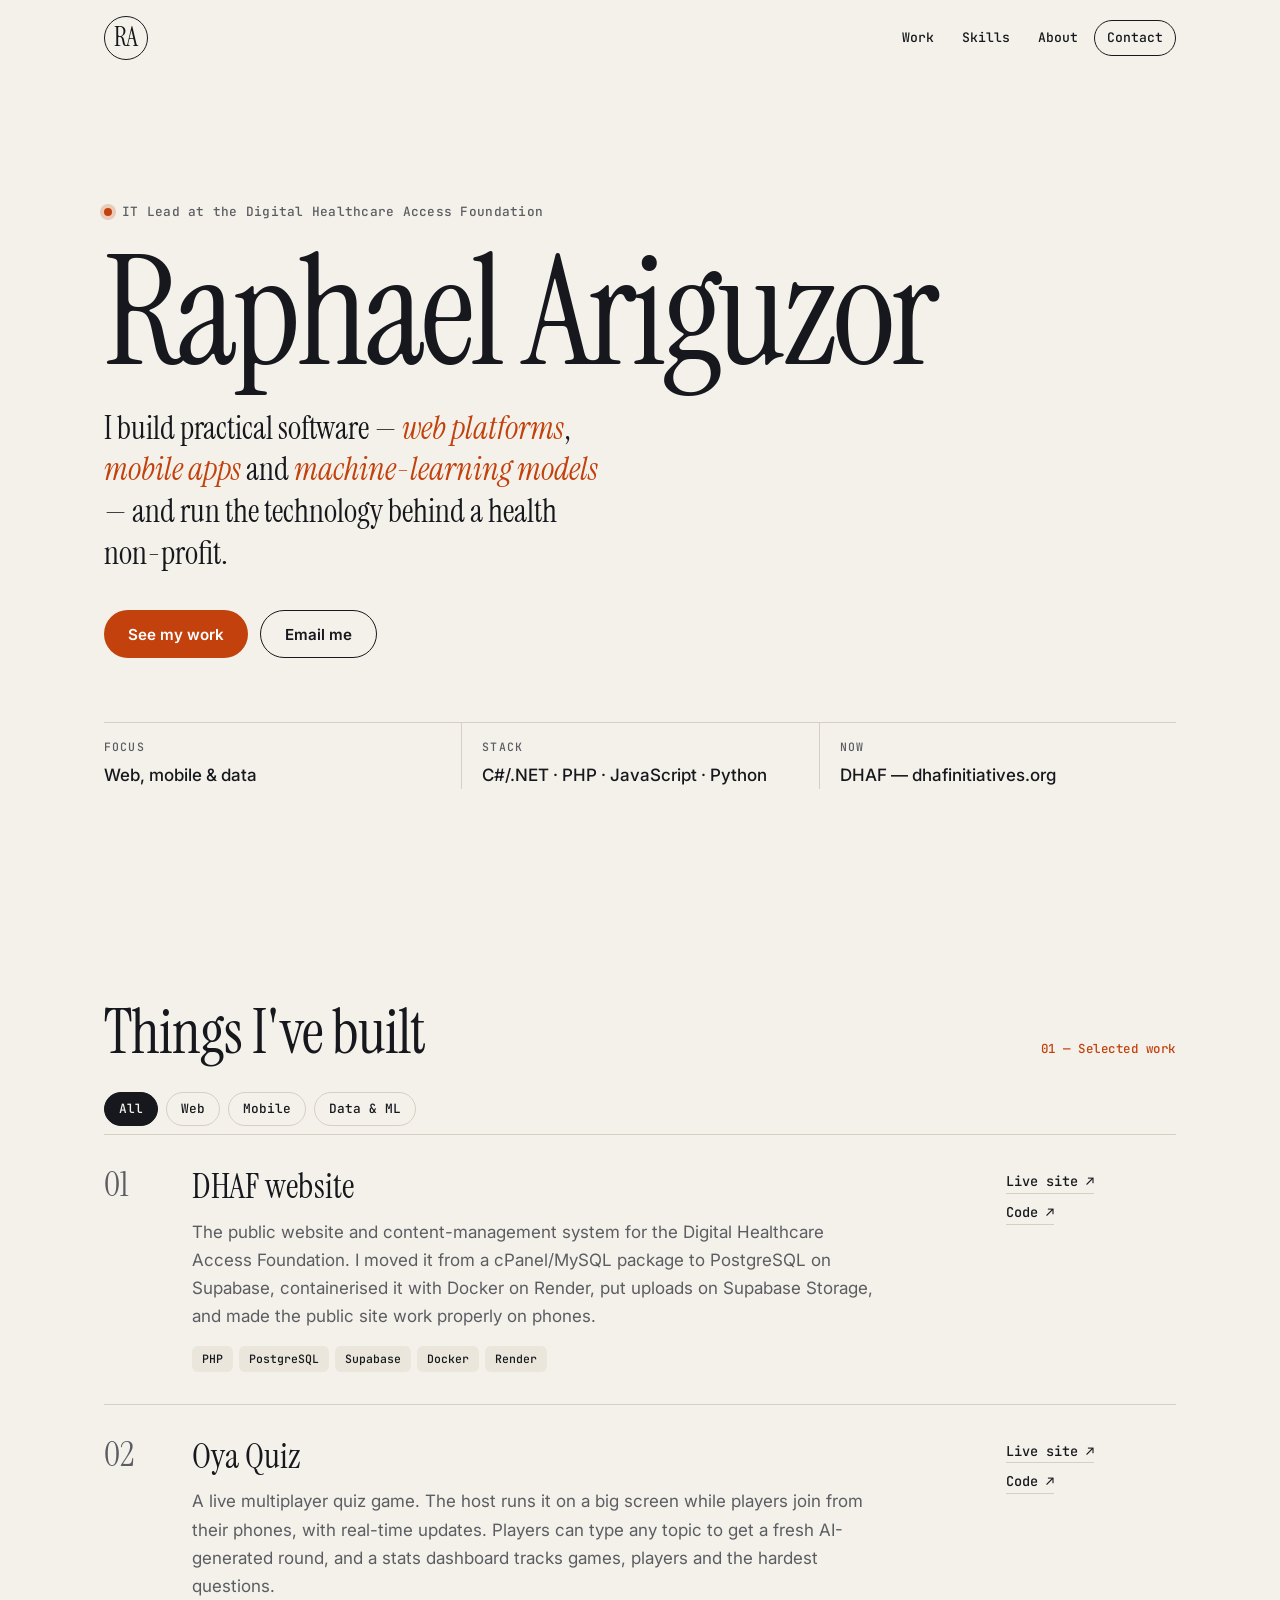
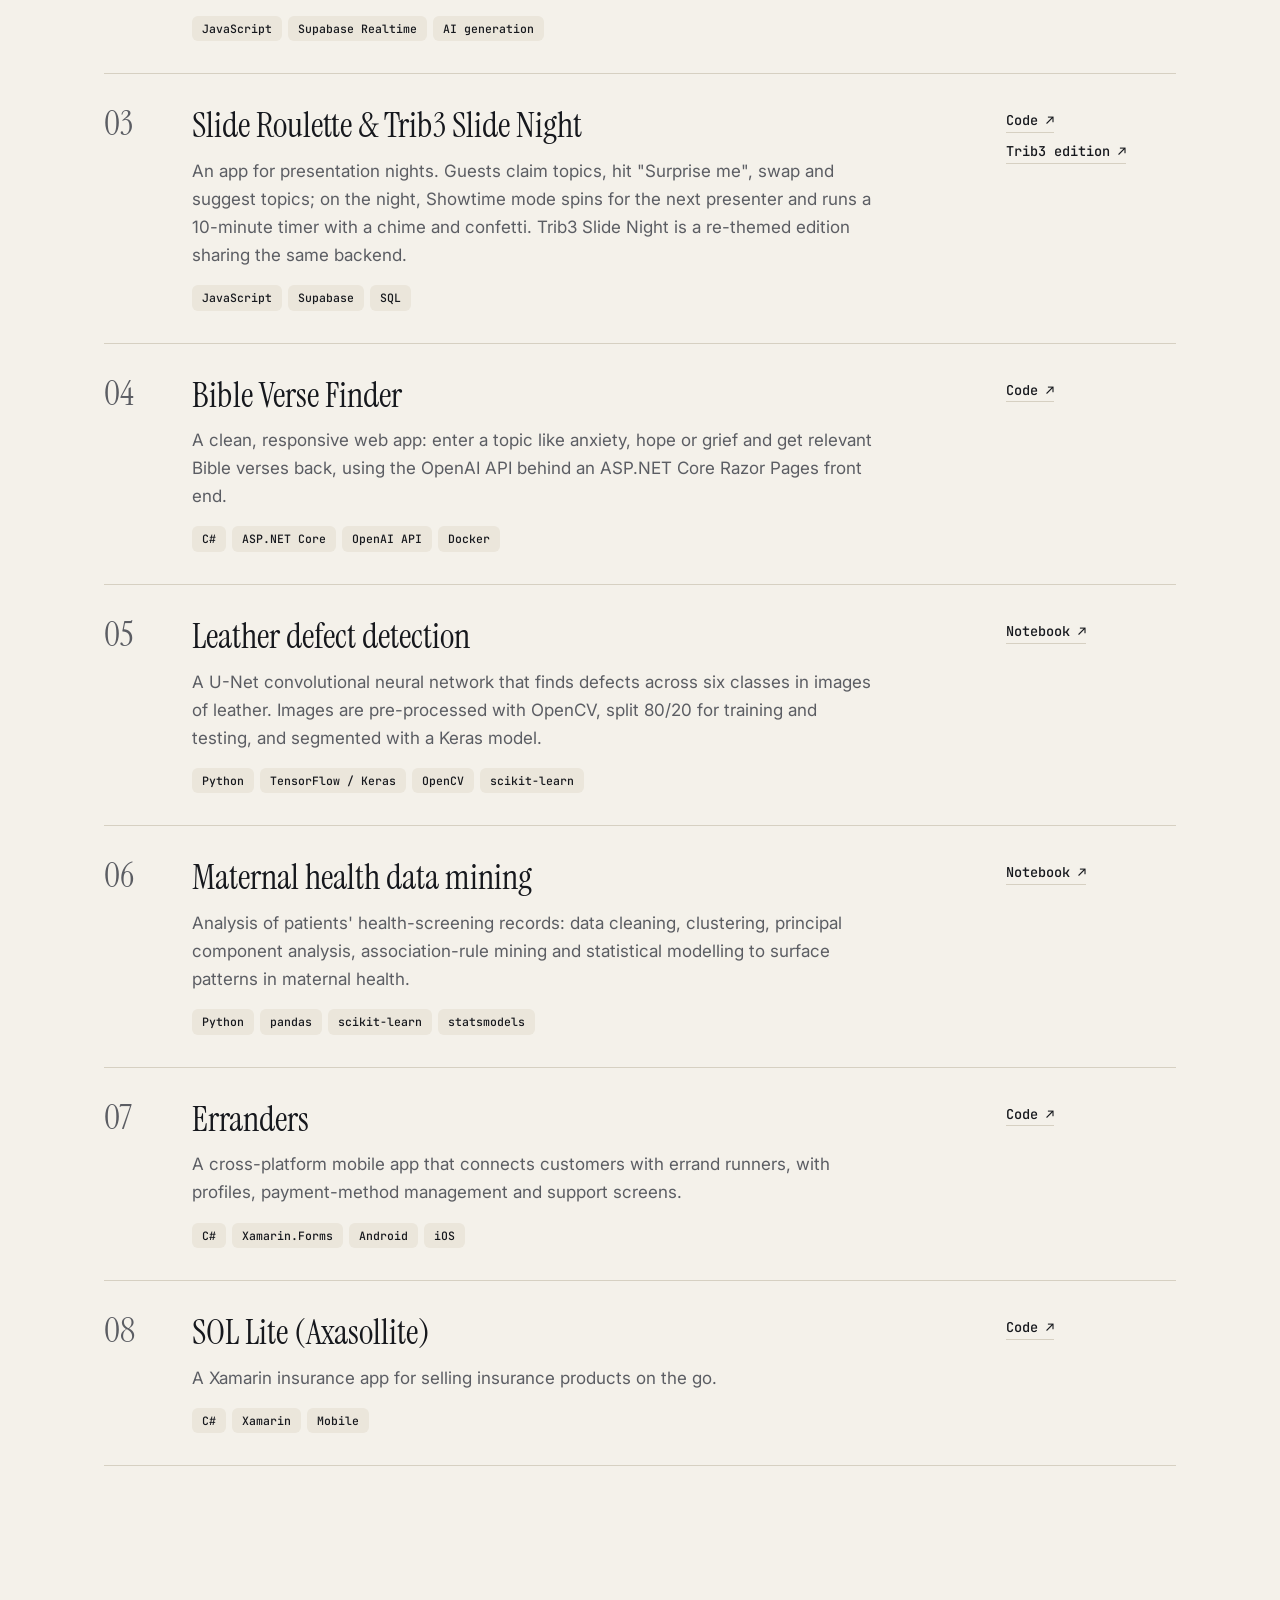
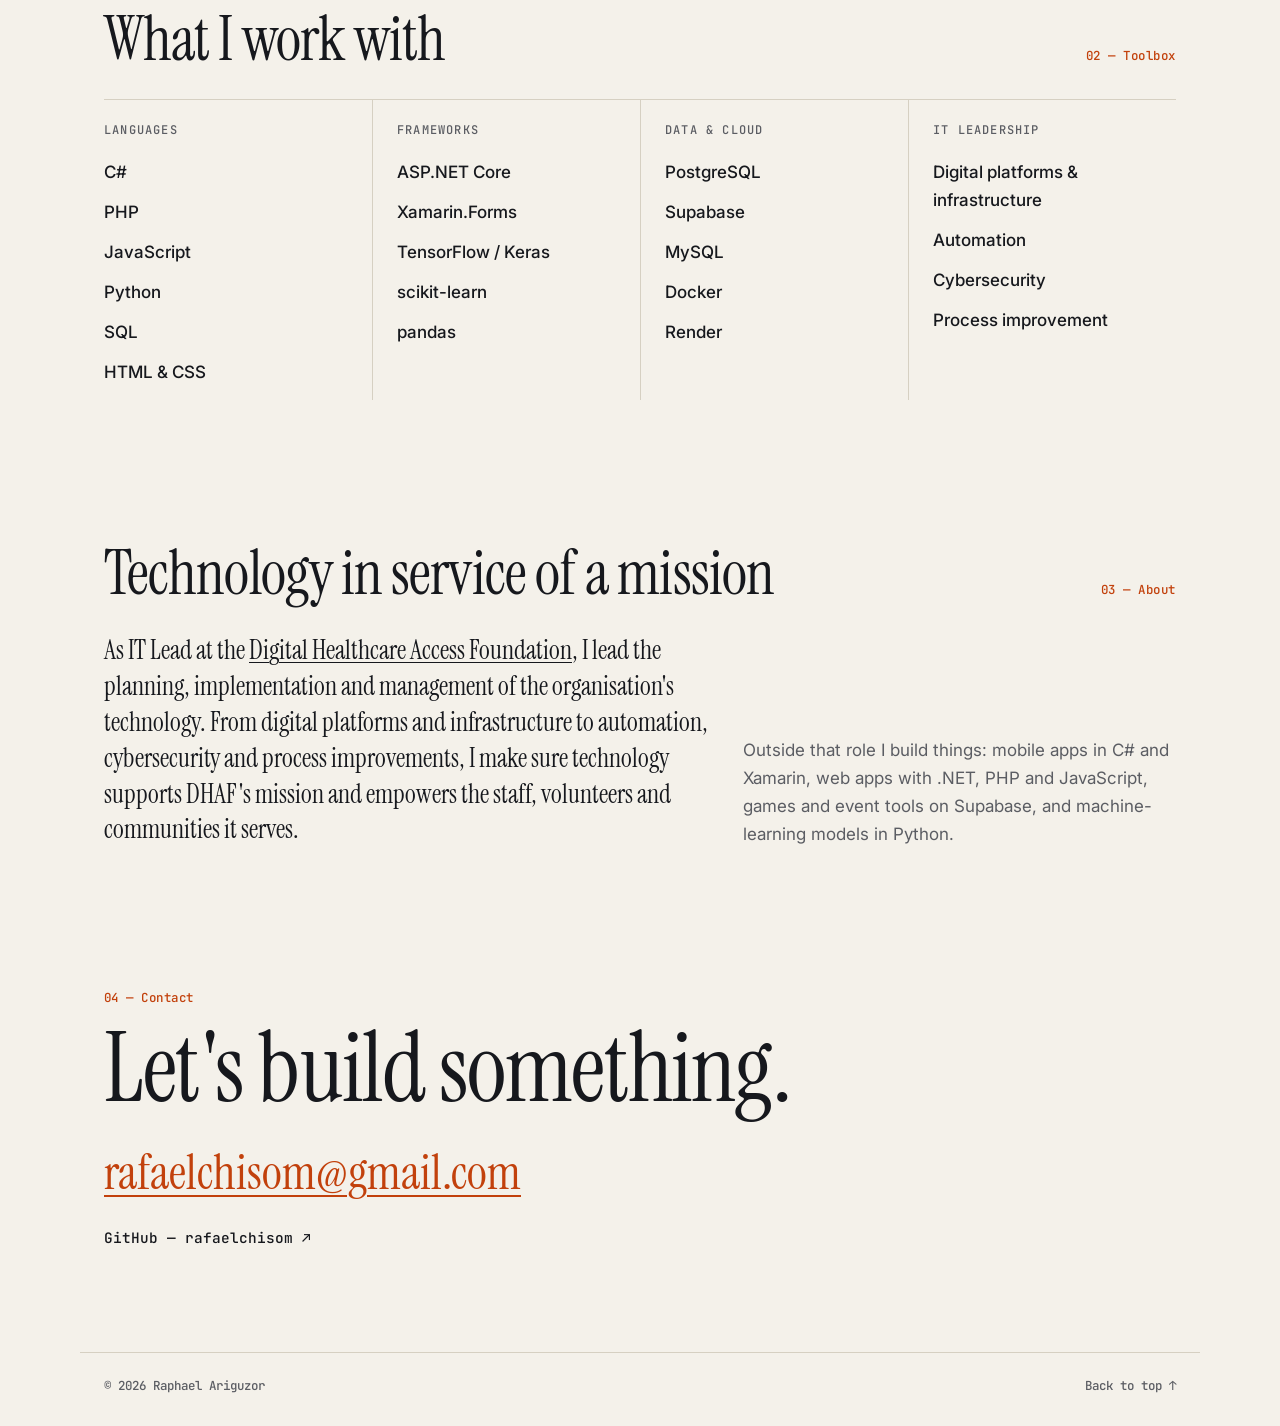
==== index.html @ fb205cef "Portfolio site Co-Authored-By: Claude Opus 5.5 <noreply@anthropic.com>" ====
<!doctype html>
<html lang="en">
<head>
  <meta charset="utf-8">
  <meta name="viewport" content="width=device-width, initial-scale=1">
  <title>Raphael Ariguzor — Software Developer &amp; IT Lead</title>
  <meta name="description" content="Raphael Ariguzor builds web platforms, mobile apps and machine-learning models, and leads technology at the Digital Healthcare Access Foundation.">
  <meta name="theme-color" content="#f4f1ea" media="(prefers-color-scheme: light)">
  <meta name="theme-color" content="#14161a" media="(prefers-color-scheme: dark)">
  <meta property="og:type" content="website">
  <meta property="og:title" content="Raphael Ariguzor — Software Developer &amp; IT Lead">
  <meta property="og:description" content="Web platforms, mobile apps and machine-learning models — and the technology behind a health non-profit.">
  <link rel="icon" href="favicon.svg" type="image/svg+xml">
  <link rel="preconnect" href="https://fonts.googleapis.com">
  <link rel="preconnect" href="https://fonts.gstatic.com" crossorigin>
  <link href="https://fonts.googleapis.com/css2?family=Instrument+Serif:ital@0;1&family=Inter:wght@400;500;600&family=JetBrains+Mono:wght@400;500&display=swap" rel="stylesheet">
  <link rel="stylesheet" href="styles.css">
</head>
<body>
  <a class="skip" href="#work">Skip to projects</a>

  <header class="top">
    <a class="mark" href="#" aria-label="Raphael Ariguzor, back to top">RA</a>
    <nav aria-label="Sections">
      <a href="#work">Work</a>
      <a href="#skills">Skills</a>
      <a href="#about">About</a>
      <a href="#contact" class="nav-cta">Contact</a>
    </nav>
  </header>

  <main>
    <section class="hero wrap">
      <p class="eyebrow"><span class="dot" aria-hidden="true"></span>IT Lead at the Digital Healthcare Access Foundation</p>
      <h1>Raphael Ariguzor</h1>
      <p class="lede">I build practical software — <em>web platforms</em>, <em>mobile apps</em> and <em>machine-learning models</em> — and run the technology behind a health non-profit.</p>
      <div class="hero-actions">
        <a class="btn btn-solid" href="#work">See my work</a>
        <a class="btn btn-line" href="mailto:rafaelchisom@gmail.com">Email me</a>
      </div>
      <dl class="facts">
        <div><dt>Focus</dt><dd>Web, mobile &amp; data</dd></div>
        <div><dt>Stack</dt><dd>C#/.NET · PHP · JavaScript · Python</dd></div>
        <div><dt>Now</dt><dd>DHAF — dhafinitiatives.org</dd></div>
      </dl>
    </section>

    <section id="work" class="wrap section" aria-labelledby="work-title">
      <div class="section-head">
        <p class="kicker">01 — Selected work</p>
        <h2 id="work-title">Things I've built</h2>
      </div>

      <div class="filters" role="group" aria-label="Filter projects">
        <button type="button" class="chip is-on" data-filter="all" aria-pressed="true">All</button>
        <button type="button" class="chip" data-filter="web" aria-pressed="false">Web</button>
        <button type="button" class="chip" data-filter="mobile" aria-pressed="false">Mobile</button>
        <button type="button" class="chip" data-filter="data" aria-pressed="false">Data &amp; ML</button>
      </div>

      <ol class="projects">
        <li class="project" data-tags="web">
          <div class="p-num" aria-hidden="true">01</div>
          <div class="p-body">
            <h3>DHAF website</h3>
            <p>The public website and content-management system for the Digital Healthcare Access Foundation. I moved it from a cPanel/MySQL package to PostgreSQL on Supabase, containerised it with Docker on Render, put uploads on Supabase Storage, and made the public site work properly on phones.</p>
            <ul class="tags"><li>PHP</li><li>PostgreSQL</li><li>Supabase</li><li>Docker</li><li>Render</li></ul>
          </div>
          <div class="p-links">
            <a href="https://dhafinitiatives.org" rel="noopener">Live site <span aria-hidden="true">↗</span></a>
            <a href="https://github.com/rafaelchisom/hsi-website" rel="noopener">Code <span aria-hidden="true">↗</span></a>
          </div>
        </li>

        <li class="project" data-tags="web">
          <div class="p-num" aria-hidden="true">02</div>
          <div class="p-body">
            <h3>Oya Quiz</h3>
            <p>A live multiplayer quiz game. The host runs it on a big screen while players join from their phones, with real-time updates. Players can type any topic to get a fresh AI-generated round, and a stats dashboard tracks games, players and the hardest questions.</p>
            <ul class="tags"><li>JavaScript</li><li>Supabase Realtime</li><li>AI generation</li></ul>
          </div>
          <div class="p-links">
            <a href="https://oyaquiz.com" rel="noopener">Live site <span aria-hidden="true">↗</span></a>
            <a href="https://github.com/rafaelchisom/Oya-Quiz" rel="noopener">Code <span aria-hidden="true">↗</span></a>
          </div>
        </li>

        <li class="project" data-tags="web">
          <div class="p-num" aria-hidden="true">03</div>
          <div class="p-body">
            <h3>Slide Roulette &amp; Trib3 Slide Night</h3>
            <p>An app for presentation nights. Guests claim topics, hit "Surprise me", swap and suggest topics; on the night, Showtime mode spins for the next presenter and runs a 10-minute timer with a chime and confetti. Trib3 Slide Night is a re-themed edition sharing the same backend.</p>
            <ul class="tags"><li>JavaScript</li><li>Supabase</li><li>SQL</li></ul>
          </div>
          <div class="p-links">
            <a href="https://github.com/rafaelchisom/slide-roulette" rel="noopener">Code <span aria-hidden="true">↗</span></a>
            <a href="https://github.com/rafaelchisom/Tribesocial" rel="noopener">Trib3 edition <span aria-hidden="true">↗</span></a>
          </div>
        </li>

        <li class="project" data-tags="web">
          <div class="p-num" aria-hidden="true">04</div>
          <div class="p-body">
            <h3>Bible Verse Finder</h3>
            <p>A clean, responsive web app: enter a topic like anxiety, hope or grief and get relevant Bible verses back, using the OpenAI API behind an ASP.NET Core Razor Pages front end.</p>
            <ul class="tags"><li>C#</li><li>ASP.NET Core</li><li>OpenAI API</li><li>Docker</li></ul>
          </div>
          <div class="p-links">
            <a href="https://github.com/rafaelchisom/BibleVerseFinderApp" rel="noopener">Code <span aria-hidden="true">↗</span></a>
          </div>
        </li>

        <li class="project" data-tags="data">
          <div class="p-num" aria-hidden="true">05</div>
          <div class="p-body">
            <h3>Leather defect detection</h3>
            <p>A U-Net convolutional neural network that finds defects across six classes in images of leather. Images are pre-processed with OpenCV, split 80/20 for training and testing, and segmented with a Keras model.</p>
            <ul class="tags"><li>Python</li><li>TensorFlow / Keras</li><li>OpenCV</li><li>scikit-learn</li></ul>
          </div>
          <div class="p-links">
            <a href="https://github.com/rafaelchisom/ML-projects" rel="noopener">Notebook <span aria-hidden="true">↗</span></a>
          </div>
        </li>

        <li class="project" data-tags="data">
          <div class="p-num" aria-hidden="true">06</div>
          <div class="p-body">
            <h3>Maternal health data mining</h3>
            <p>Analysis of patients' health-screening records: data cleaning, clustering, principal component analysis, association-rule mining and statistical modelling to surface patterns in maternal health.</p>
            <ul class="tags"><li>Python</li><li>pandas</li><li>scikit-learn</li><li>statsmodels</li></ul>
          </div>
          <div class="p-links">
            <a href="https://github.com/rafaelchisom/ML-projects" rel="noopener">Notebook <span aria-hidden="true">↗</span></a>
          </div>
        </li>

        <li class="project" data-tags="mobile">
          <div class="p-num" aria-hidden="true">07</div>
          <div class="p-body">
            <h3>Erranders</h3>
            <p>A cross-platform mobile app that connects customers with errand runners, with profiles, payment-method management and support screens.</p>
            <ul class="tags"><li>C#</li><li>Xamarin.Forms</li><li>Android</li><li>iOS</li></ul>
          </div>
          <div class="p-links">
            <a href="https://github.com/rafaelchisom/Erranders" rel="noopener">Code <span aria-hidden="true">↗</span></a>
          </div>
        </li>

        <li class="project" data-tags="mobile">
          <div class="p-num" aria-hidden="true">08</div>
          <div class="p-body">
            <h3>SOL Lite (Axasollite)</h3>
            <p>A Xamarin insurance app for selling insurance products on the go.</p>
            <ul class="tags"><li>C#</li><li>Xamarin</li><li>Mobile</li></ul>
          </div>
          <div class="p-links">
            <a href="https://github.com/rafaelchisom/Axasollite" rel="noopener">Code <span aria-hidden="true">↗</span></a>
          </div>
        </li>
      </ol>
    </section>

    <section id="skills" class="wrap section" aria-labelledby="skills-title">
      <div class="section-head">
        <p class="kicker">02 — Toolbox</p>
        <h2 id="skills-title">What I work with</h2>
      </div>
      <div class="skills">
        <div class="skill">
          <h3>Languages</h3>
          <ul><li>C#</li><li>PHP</li><li>JavaScript</li><li>Python</li><li>SQL</li><li>HTML &amp; CSS</li></ul>
        </div>
        <div class="skill">
          <h3>Frameworks</h3>
          <ul><li>ASP.NET Core</li><li>Xamarin.Forms</li><li>TensorFlow / Keras</li><li>scikit-learn</li><li>pandas</li></ul>
        </div>
        <div class="skill">
          <h3>Data &amp; cloud</h3>
          <ul><li>PostgreSQL</li><li>Supabase</li><li>MySQL</li><li>Docker</li><li>Render</li></ul>
        </div>
        <div class="skill">
          <h3>IT leadership</h3>
          <ul><li>Digital platforms &amp; infrastructure</li><li>Automation</li><li>Cybersecurity</li><li>Process improvement</li></ul>
        </div>
      </div>
    </section>

    <section id="about" class="wrap section about" aria-labelledby="about-title">
      <div class="section-head">
        <p class="kicker">03 — About</p>
        <h2 id="about-title">Technology in service of a mission</h2>
      </div>
      <div class="about-body">
        <p>As IT Lead at the <a href="https://dhafinitiatives.org" rel="noopener">Digital Healthcare Access Foundation</a>, I lead the planning, implementation and management of the organisation's technology. From digital platforms and infrastructure to automation, cybersecurity and process improvements, I make sure technology supports DHAF's mission and empowers the staff, volunteers and communities it serves.</p>
        <p>Outside that role I build things: mobile apps in C# and Xamarin, web apps with .NET, PHP and JavaScript, games and event tools on Supabase, and machine-learning models in Python.</p>
      </div>
    </section>

    <section id="contact" class="wrap section contact" aria-labelledby="contact-title">
      <p class="kicker">04 — Contact</p>
      <h2 id="contact-title">Let's build something.</h2>
      <a class="big-mail" href="mailto:rafaelchisom@gmail.com">rafaelchisom@gmail.com</a>
      <ul class="contact-links">
        <li><a href="https://github.com/rafaelchisom" rel="noopener">GitHub — rafaelchisom <span aria-hidden="true">↗</span></a></li>
      </ul>
    </section>
  </main>

  <footer class="wrap foot">
    <p>© <span id="year">2026</span> Raphael Ariguzor</p>
    <a href="#">Back to top <span aria-hidden="true">↑</span></a>
  </footer>

  <script src="script.js" defer></script>
</body>
</html>
---- styles.css ----
/* ── Tokens ───────────────────────────────────────────────────────────── */
:root {
  --paper: #f4f1ea;
  --paper-2: #ebe6db;
  --ink: #16181d;
  --muted: #5b5d63;
  --rule: #d6d0c2;
  --accent: #c2410c;
  --accent-ink: #fff;
  --serif: "Instrument Serif", Georgia, "Times New Roman", serif;
  --sans: Inter, system-ui, -apple-system, "Segoe UI", Roboto, sans-serif;
  --mono: "JetBrains Mono", ui-monospace, SFMono-Regular, Menlo, monospace;
  --wrap: 1120px;
  color-scheme: light;
}

@media (prefers-color-scheme: dark) {
  :root {
    --paper: #14161a;
    --paper-2: #1c1f24;
    --ink: #ece8df;
    --muted: #9b9a94;
    --rule: #2c3036;
    --accent: #ff7a45;
    --accent-ink: #14161a;
    color-scheme: dark;
  }
}

/* ── Base ─────────────────────────────────────────────────────────────── */
*, *::before, *::after { box-sizing: border-box; }
html { scroll-behavior: smooth; -webkit-text-size-adjust: 100%; }
body {
  margin: 0;
  background: var(--paper);
  color: var(--ink);
  font: 400 1.0625rem/1.65 var(--sans);
  -webkit-font-smoothing: antialiased;
}
a { color: inherit; text-decoration-thickness: 1px; text-underline-offset: 3px; }
a:hover { color: var(--accent); }
:focus-visible { outline: 2px solid var(--accent); outline-offset: 3px; border-radius: 4px; }
h1, h2, h3, p { margin: 0; }
ul, ol { margin: 0; padding: 0; list-style: none; }

.wrap { max-width: var(--wrap); margin: 0 auto; padding-left: 24px; padding-right: 24px; }
.skip {
  position: absolute; left: 12px; top: -48px; z-index: 20;
  background: var(--ink); color: var(--paper); padding: 8px 14px; border-radius: 8px;
}
.skip:focus { top: 12px; }

/* ── Header ───────────────────────────────────────────────────────────── */
.top {
  position: sticky; top: 0; z-index: 10;
  display: flex; align-items: center; justify-content: space-between; gap: 16px;
  max-width: var(--wrap); margin: 0 auto;
  padding: 16px 24px;
  background: color-mix(in srgb, var(--paper) 86%, transparent);
  -webkit-backdrop-filter: blur(10px); backdrop-filter: blur(10px);
}
.mark {
  font: 400 1.6rem/1 var(--serif); text-decoration: none;
  width: 44px; height: 44px; display: grid; place-items: center;
  border: 1px solid var(--ink); border-radius: 50%;
}
.top nav { display: flex; align-items: center; gap: 4px; font: 500 .82rem/1 var(--mono); }
.top nav a { text-decoration: none; padding: 10px 12px; border-radius: 999px; }
.top nav a.nav-cta { border: 1px solid var(--ink); }
.top nav a.nav-cta:hover { background: var(--ink); color: var(--paper); }

/* ── Hero ─────────────────────────────────────────────────────────────── */
.hero { padding-top: clamp(48px, 10vw, 120px); padding-bottom: clamp(56px, 9vw, 110px); }
.eyebrow {
  display: inline-flex; align-items: center; gap: 10px;
  font: 500 .8rem/1.4 var(--mono); color: var(--muted); letter-spacing: .02em;
}
.dot { width: 8px; height: 8px; border-radius: 50%; background: var(--accent); box-shadow: 0 0 0 4px color-mix(in srgb, var(--accent) 22%, transparent); flex-shrink: 0; }
h1 {
  font: 400 clamp(3.4rem, 13vw, 9.5rem)/.88 var(--serif);
  letter-spacing: -.025em;
  margin: 22px 0 28px;
}
.lede { max-width: 34ch; font: 400 clamp(1.35rem, 3.2vw, 2rem)/1.3 var(--serif); }
.lede em { font-style: italic; color: var(--accent); }
.hero-actions { display: flex; flex-wrap: wrap; gap: 12px; margin-top: 36px; }
.btn {
  display: inline-flex; align-items: center; justify-content: center;
  min-height: 48px; padding: 0 24px; border-radius: 999px;
  font: 600 .95rem/1 var(--sans); text-decoration: none;
  transition: transform .15s, background .15s, color .15s;
}
.btn:hover { transform: translateY(-1px); }
.btn-solid { background: var(--accent); color: var(--accent-ink); }
.btn-solid:hover { color: var(--accent-ink); }
.btn-line { border: 1px solid var(--ink); }
.btn-line:hover { background: var(--ink); color: var(--paper); }

.facts {
  display: grid; grid-template-columns: repeat(3, minmax(0, 1fr)); gap: 0;
  margin: 64px 0 0; border-top: 1px solid var(--rule);
}
.facts div { padding: 18px 20px 0 0; }
.facts div + div { padding-left: 20px; border-left: 1px solid var(--rule); }
.facts dt { font: 500 .72rem/1 var(--mono); text-transform: uppercase; letter-spacing: .1em; color: var(--muted); margin-bottom: 8px; }
.facts dd { margin: 0; font-weight: 500; }

/* ── Sections ─────────────────────────────────────────────────────────── */
.section { padding-top: clamp(56px, 9vw, 104px); padding-bottom: clamp(24px, 4vw, 40px); }
.section-head { display: flex; flex-wrap: wrap; align-items: baseline; justify-content: space-between; gap: 8px 24px; margin-bottom: 28px; }
.kicker { font: 500 .78rem/1 var(--mono); color: var(--accent); letter-spacing: .04em; }
h2 { font: 400 clamp(2.2rem, 6vw, 3.8rem)/1 var(--serif); letter-spacing: -.015em; }
.section-head h2 { order: -1; }

/* ── Projects ─────────────────────────────────────────────────────────── */
.filters { display: flex; flex-wrap: wrap; gap: 8px; margin-bottom: 8px; }
.chip {
  font: 500 .8rem/1 var(--mono); color: var(--ink); background: transparent;
  border: 1px solid var(--rule); border-radius: 999px; padding: 10px 14px; cursor: pointer;
}
.chip:hover { border-color: var(--ink); }
.chip.is-on { background: var(--ink); color: var(--paper); border-color: var(--ink); }

.projects { counter-reset: none; }
.project {
  display: grid; grid-template-columns: 64px minmax(0, 1fr) 170px; gap: 24px;
  padding: 32px 0; border-top: 1px solid var(--rule);
}
.project:last-child { border-bottom: 1px solid var(--rule); }
.project[hidden] { display: none; }
.p-num { font: 400 2.2rem/1 var(--serif); color: var(--muted); transition: color .2s; }
.project:hover .p-num { color: var(--accent); }
.p-body h3 { font: 400 clamp(1.6rem, 3.4vw, 2.2rem)/1.1 var(--serif); margin-bottom: 12px; }
.p-body p { color: var(--muted); max-width: 62ch; }
.tags { display: flex; flex-wrap: wrap; gap: 6px; margin-top: 16px; }
.tags li {
  font: 500 .72rem/1 var(--mono); padding: 7px 10px; border-radius: 6px;
  background: var(--paper-2); color: var(--ink);
}
.p-links { display: flex; flex-direction: column; align-items: flex-start; gap: 10px; padding-top: 6px; font: 500 .85rem/1.3 var(--mono); }
.p-links a { text-decoration: none; border-bottom: 1px solid var(--rule); padding-bottom: 2px; }
.p-links a:hover { border-color: var(--accent); }

/* ── Skills ───────────────────────────────────────────────────────────── */
.skills { display: grid; grid-template-columns: repeat(4, minmax(0, 1fr)); border-top: 1px solid var(--rule); }
.skill { padding: 24px 24px 8px 0; }
.skill + .skill { padding-left: 24px; border-left: 1px solid var(--rule); }
.skill h3 { font: 500 .75rem/1 var(--mono); text-transform: uppercase; letter-spacing: .1em; color: var(--muted); margin-bottom: 16px; }
.skill li { padding: 6px 0; font-weight: 500; }

/* ── About ────────────────────────────────────────────────────────────── */
.about-body { display: grid; grid-template-columns: minmax(0, 1.4fr) minmax(0, 1fr); gap: 32px; }
.about-body p:first-child { font: 400 clamp(1.25rem, 2.6vw, 1.6rem)/1.4 var(--serif); }
.about-body p + p { color: var(--muted); align-self: end; }

/* ── Contact ──────────────────────────────────────────────────────────── */
.contact { padding-bottom: clamp(56px, 9vw, 104px); }
.contact h2 { margin: 16px 0 28px; font-size: clamp(2.6rem, 9vw, 6rem); }
.big-mail {
  display: inline-block; max-width: 100%; overflow-wrap: anywhere;
  font: 400 clamp(1.5rem, 5vw, 3rem)/1.15 var(--serif); color: var(--accent);
  text-decoration: underline; text-decoration-thickness: 2px; text-underline-offset: 6px;
}
.contact-links { margin-top: 28px; font: 500 .9rem/1.4 var(--mono); }
.contact-links a { text-decoration: none; }

/* ── Footer ───────────────────────────────────────────────────────────── */
.foot {
  display: flex; justify-content: space-between; gap: 16px; flex-wrap: wrap;
  padding-top: 24px; padding-bottom: calc(32px + env(safe-area-inset-bottom, 0px));
  border-top: 1px solid var(--rule);
  font: 500 .78rem/1.4 var(--mono); color: var(--muted);
}
.foot a { text-decoration: none; }

/* ── Responsive ───────────────────────────────────────────────────────── */
@media (max-width: 860px) {
  .project { grid-template-columns: 48px minmax(0, 1fr); gap: 8px 16px; }
  .p-links { grid-column: 2; flex-direction: row; flex-wrap: wrap; gap: 8px 20px; padding-top: 4px; }
  .skills { grid-template-columns: repeat(2, minmax(0, 1fr)); }
  .skill:nth-child(3) { padding-left: 0; border-left: 0; }
  .skill:nth-child(n + 3) { border-top: 1px solid var(--rule); }
  .about-body { grid-template-columns: 1fr; gap: 20px; }
}

@media (max-width: 560px) {
  .top { padding: 12px 16px; }
  .top nav a:not(.nav-cta) { display: none; }
  .wrap { padding-left: 18px; padding-right: 18px; }
  .facts { grid-template-columns: 1fr; margin-top: 48px; }
  .facts div, .facts div + div { padding: 14px 0; border-left: 0; }
  .facts div + div { border-top: 1px solid var(--rule); }
  .project { grid-template-columns: minmax(0, 1fr); padding: 26px 0; }
  .p-num { font-size: 1.1rem; font-family: var(--mono); }
  .p-links { grid-column: 1; }
  .skills { grid-template-columns: 1fr; }
  .skill, .skill + .skill { padding: 20px 0 8px; border-left: 0; }
  .skill ul { display: grid; grid-template-columns: 1fr 1fr; column-gap: 16px; }
  .skill + .skill { border-top: 1px solid var(--rule); }
  .hero-actions .btn { flex: 1 1 auto; }
}

@media (prefers-reduced-motion: reduce) {
  html { scroll-behavior: auto; }
  *, *::before, *::after { transition: none !important; }
}
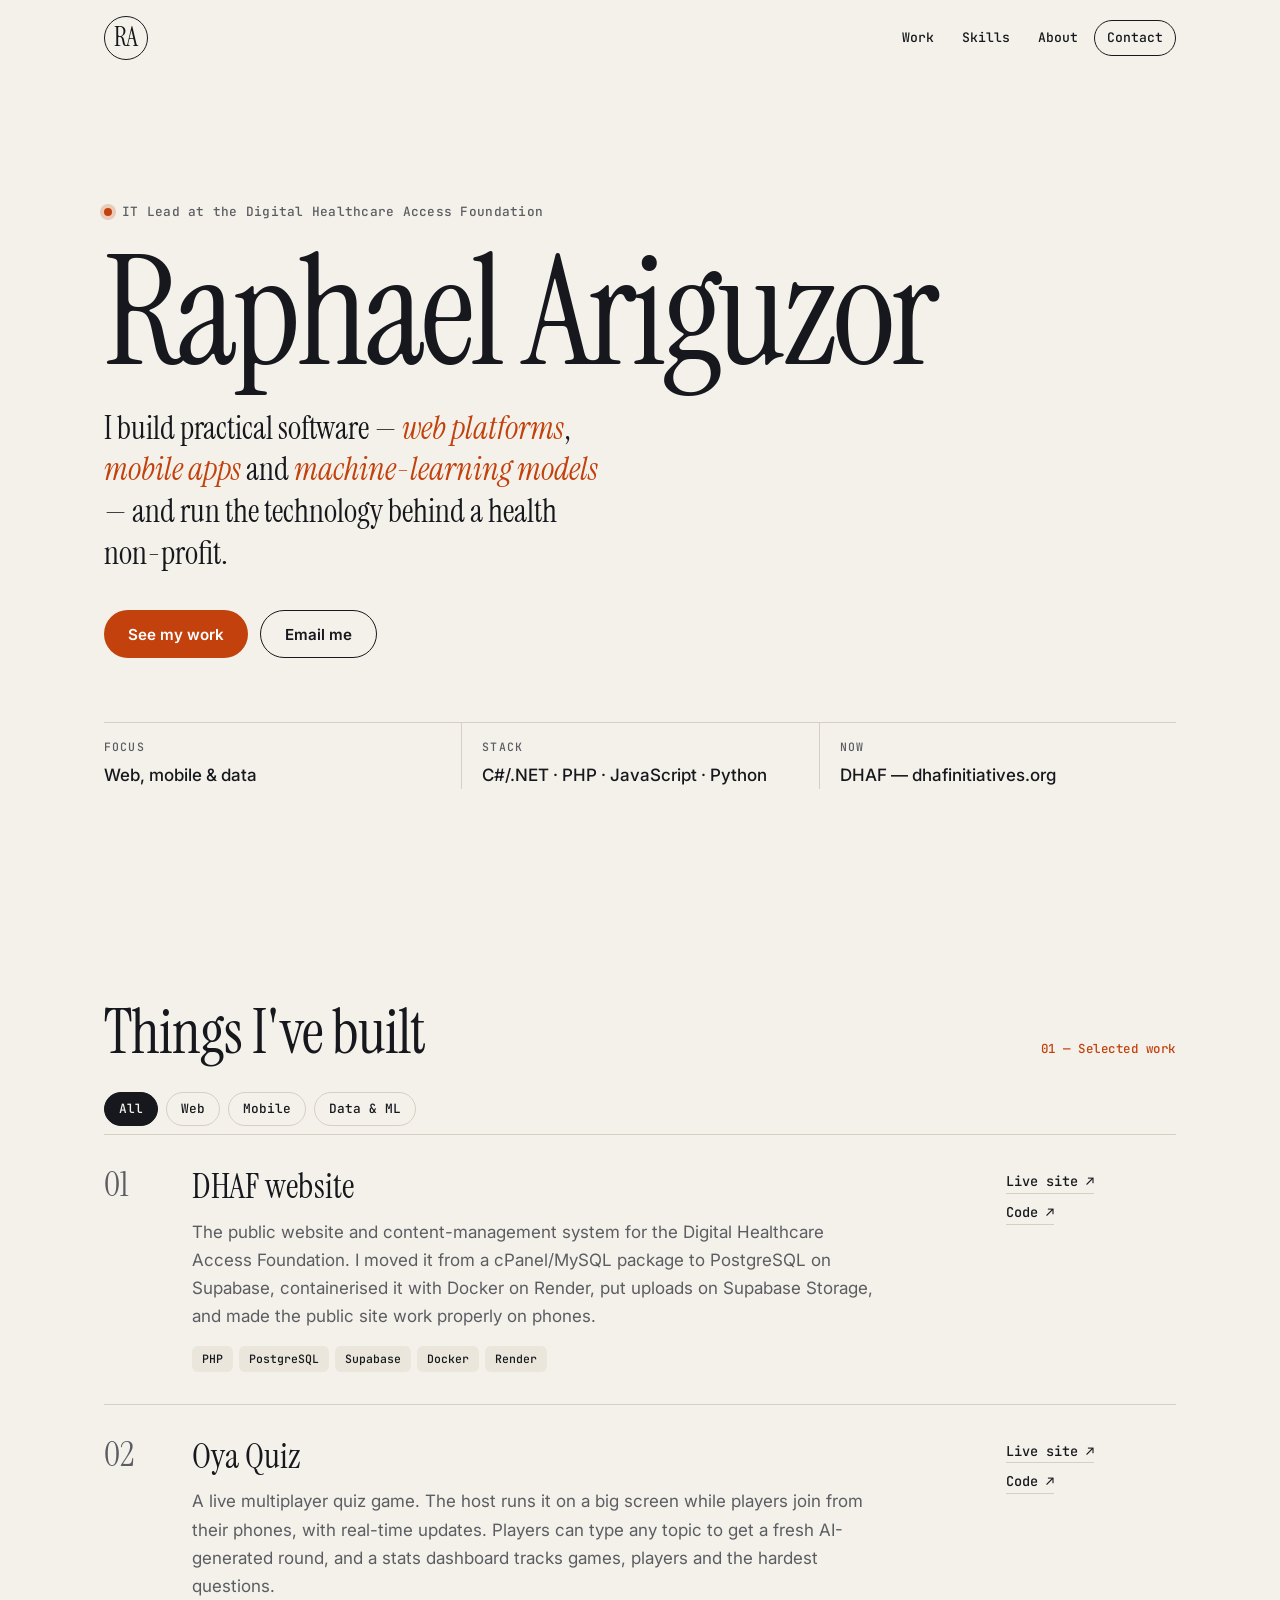
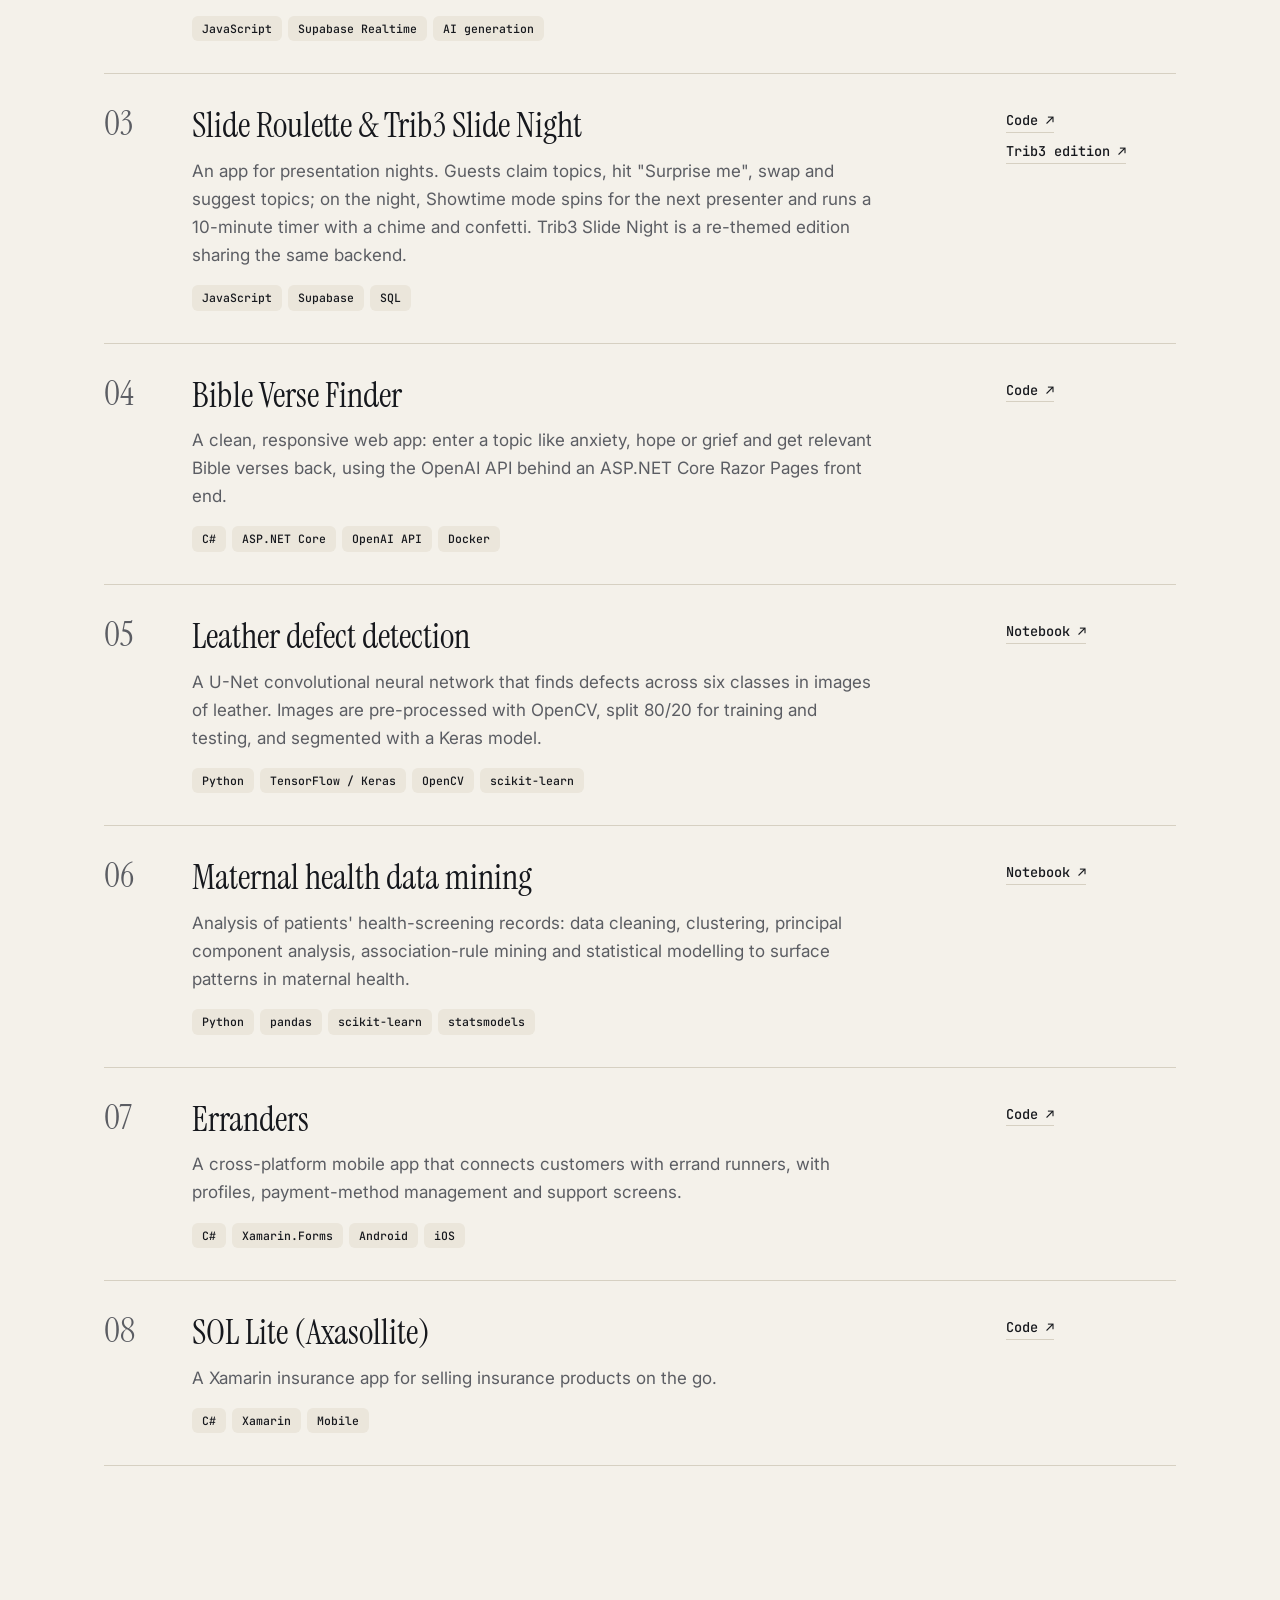
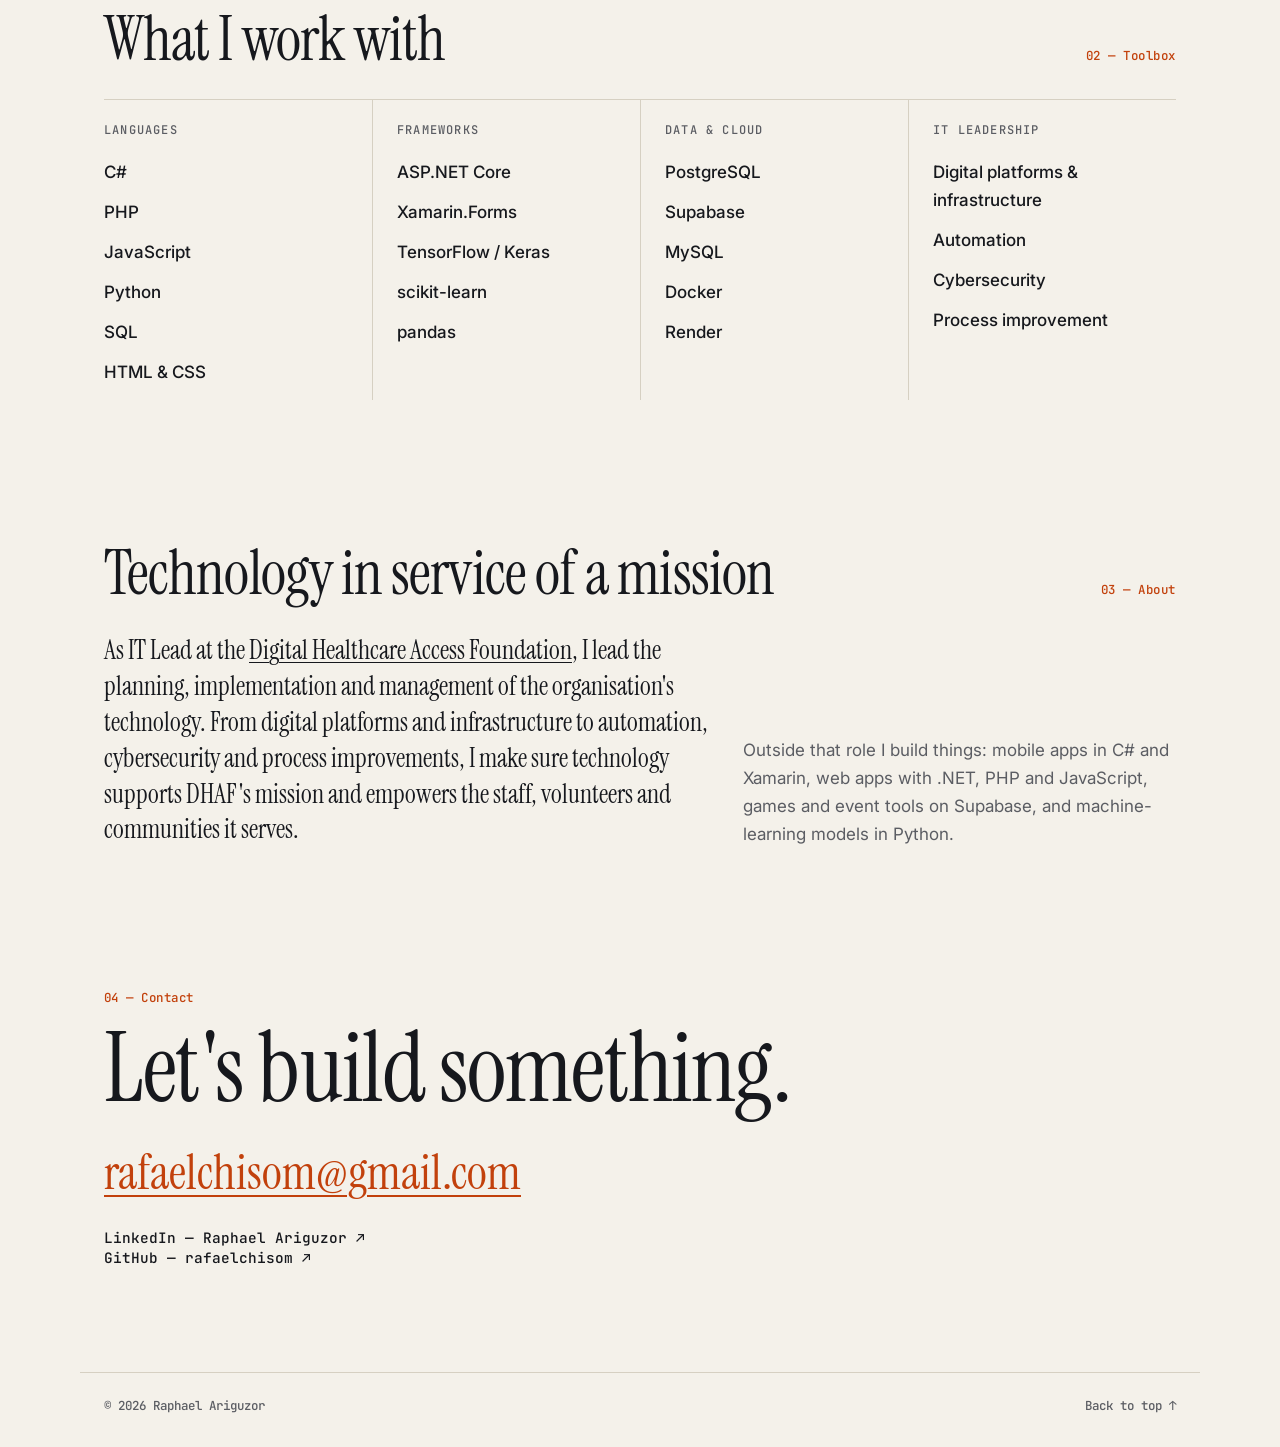
==== commit 82f34769: "Add LinkedIn link" ====
--- a/index.html
+++ b/index.html
@@ -201,6 +201,7 @@
       <h2 id="contact-title">Let's build something.</h2>
       <a class="big-mail" href="mailto:rafaelchisom@gmail.com">rafaelchisom@gmail.com</a>
       <ul class="contact-links">
+        <li><a href="https://www.linkedin.com/in/raphael-ariguzor-59068612b" rel="noopener">LinkedIn — Raphael Ariguzor <span aria-hidden="true">↗</span></a></li>
         <li><a href="https://github.com/rafaelchisom" rel="noopener">GitHub — rafaelchisom <span aria-hidden="true">↗</span></a></li>
       </ul>
     </section>
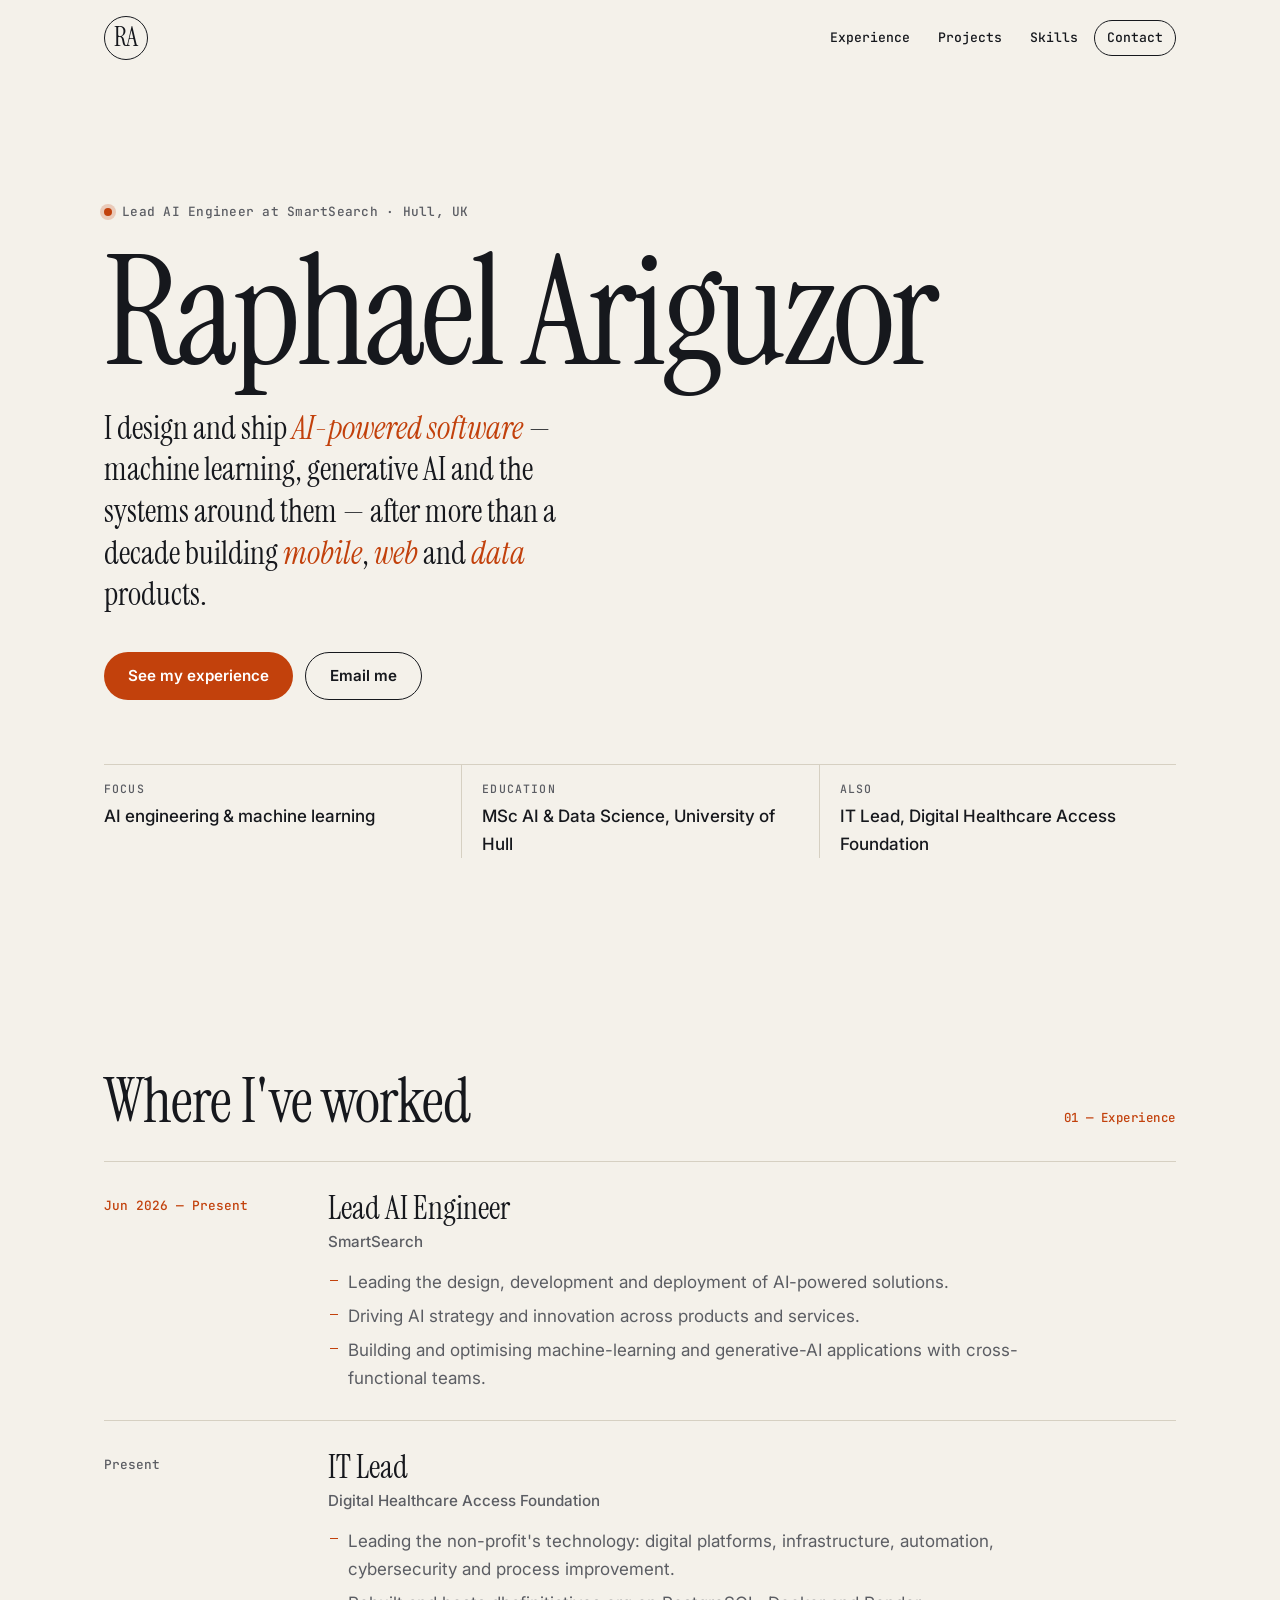
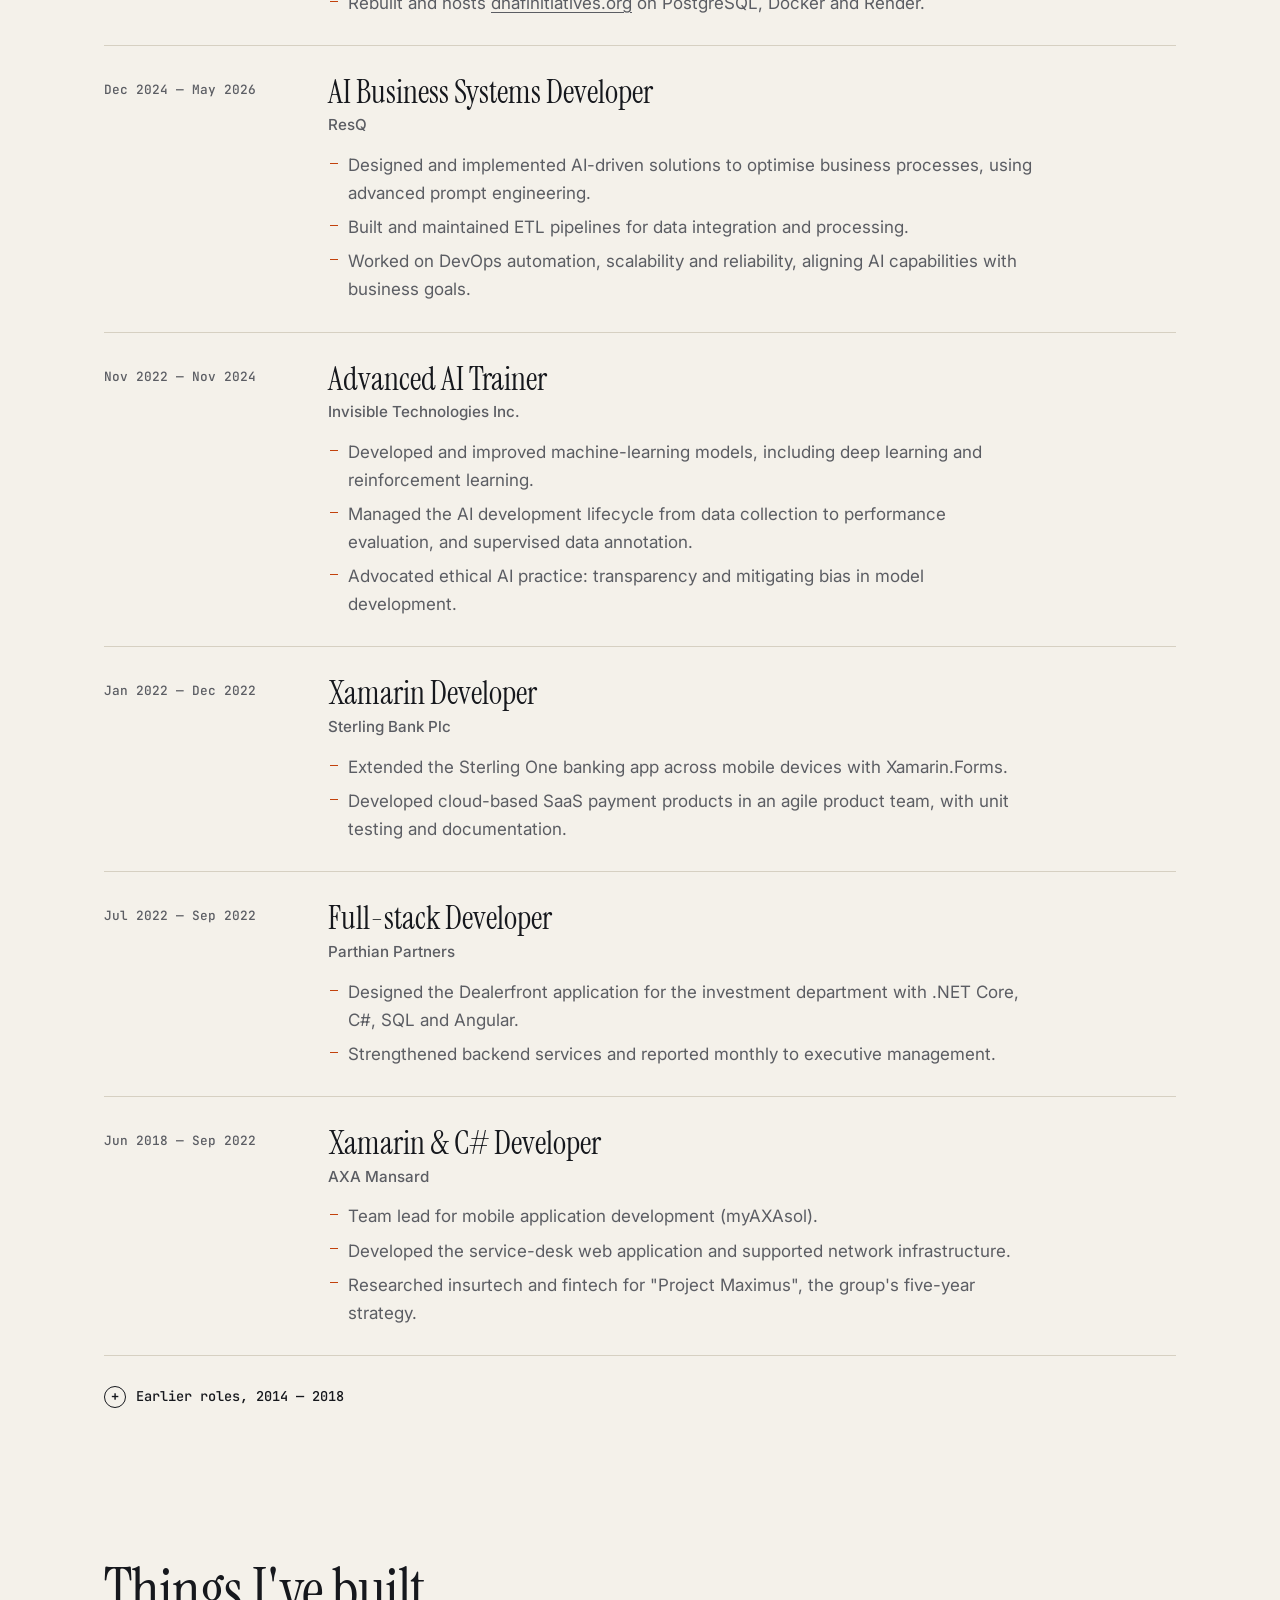
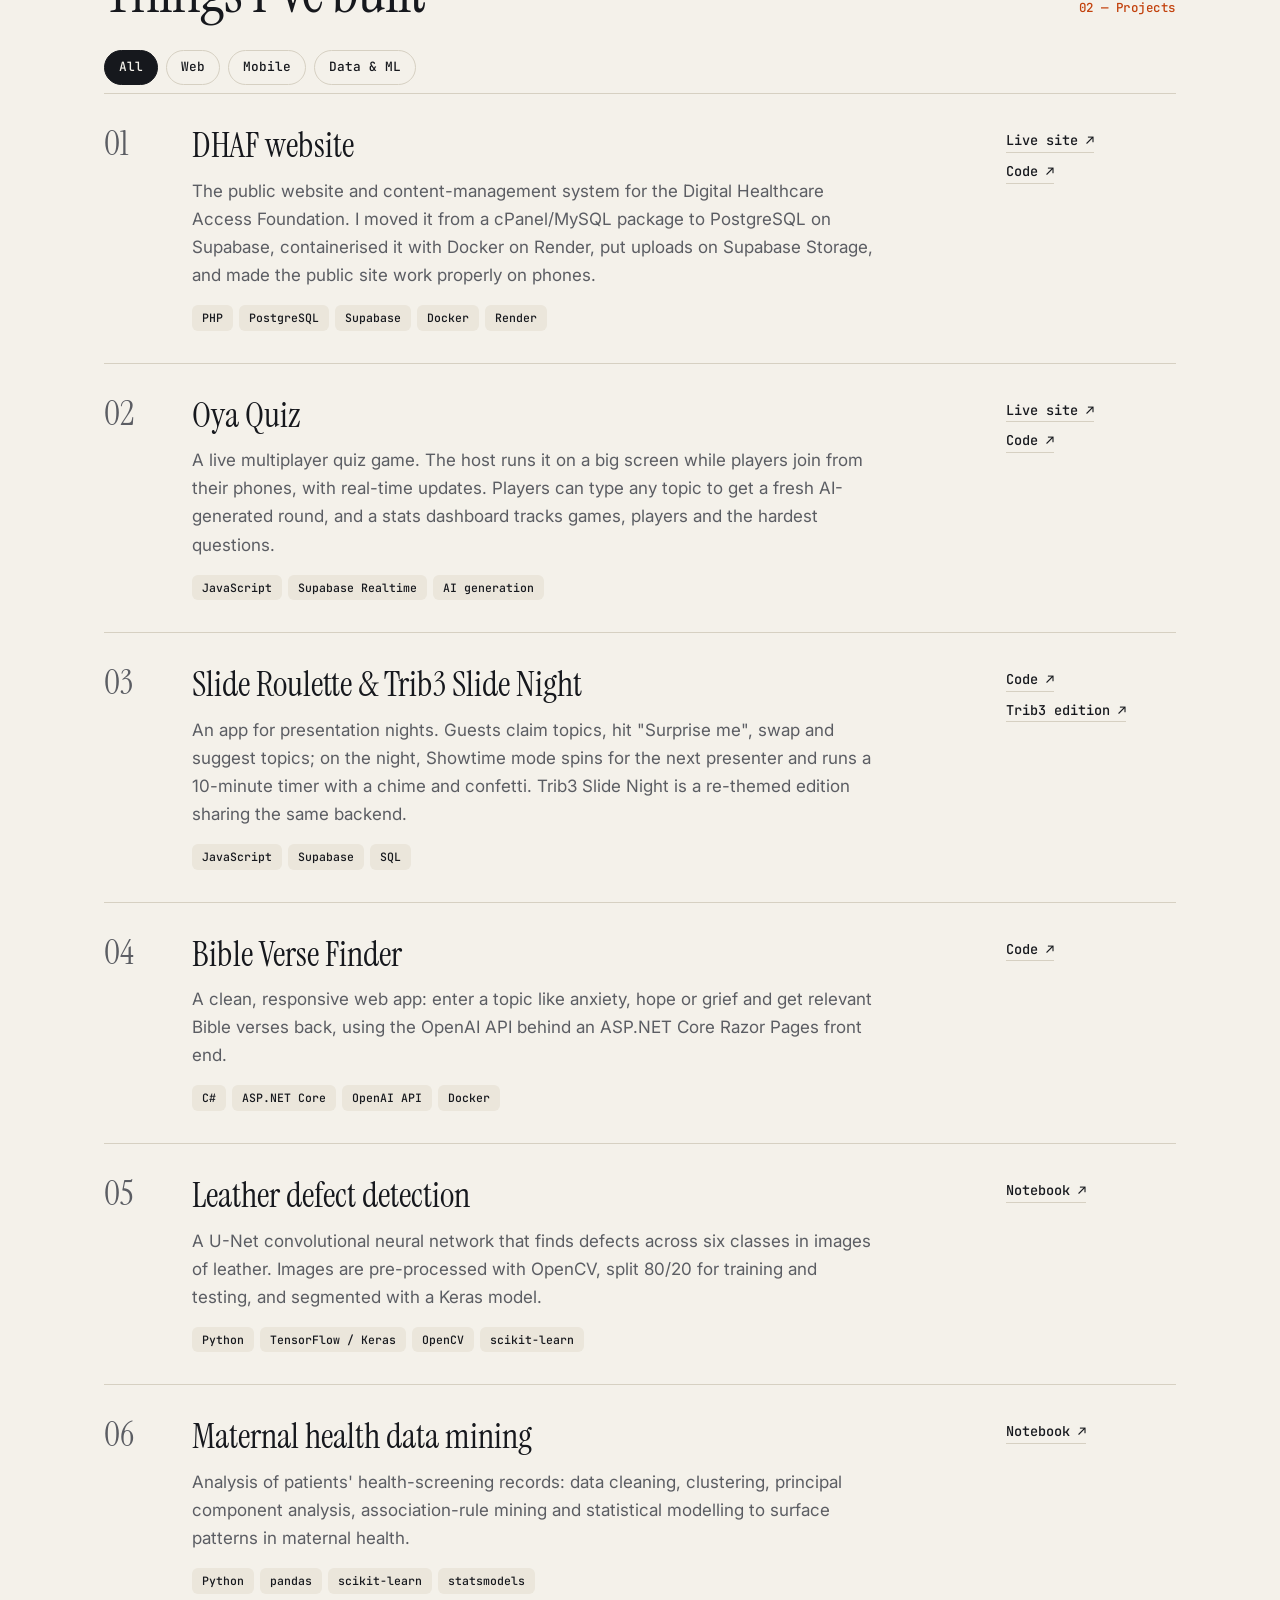
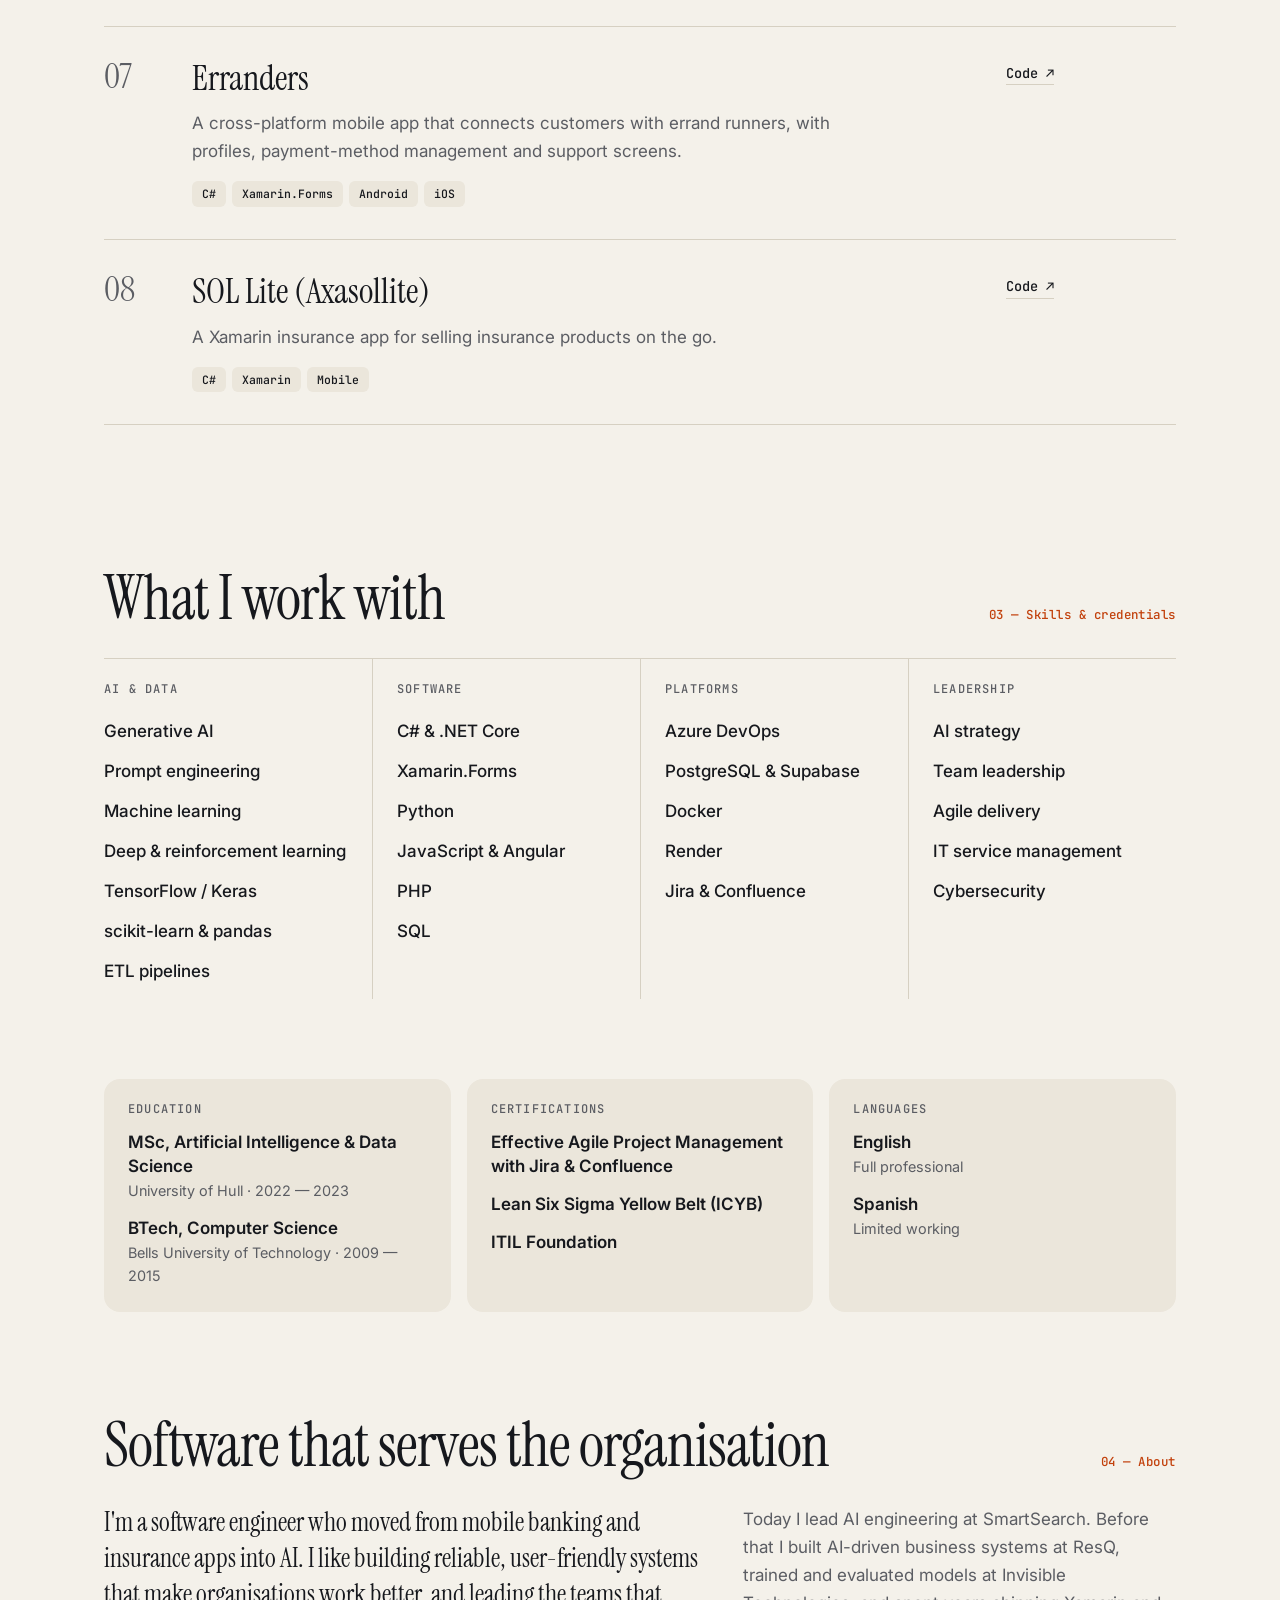
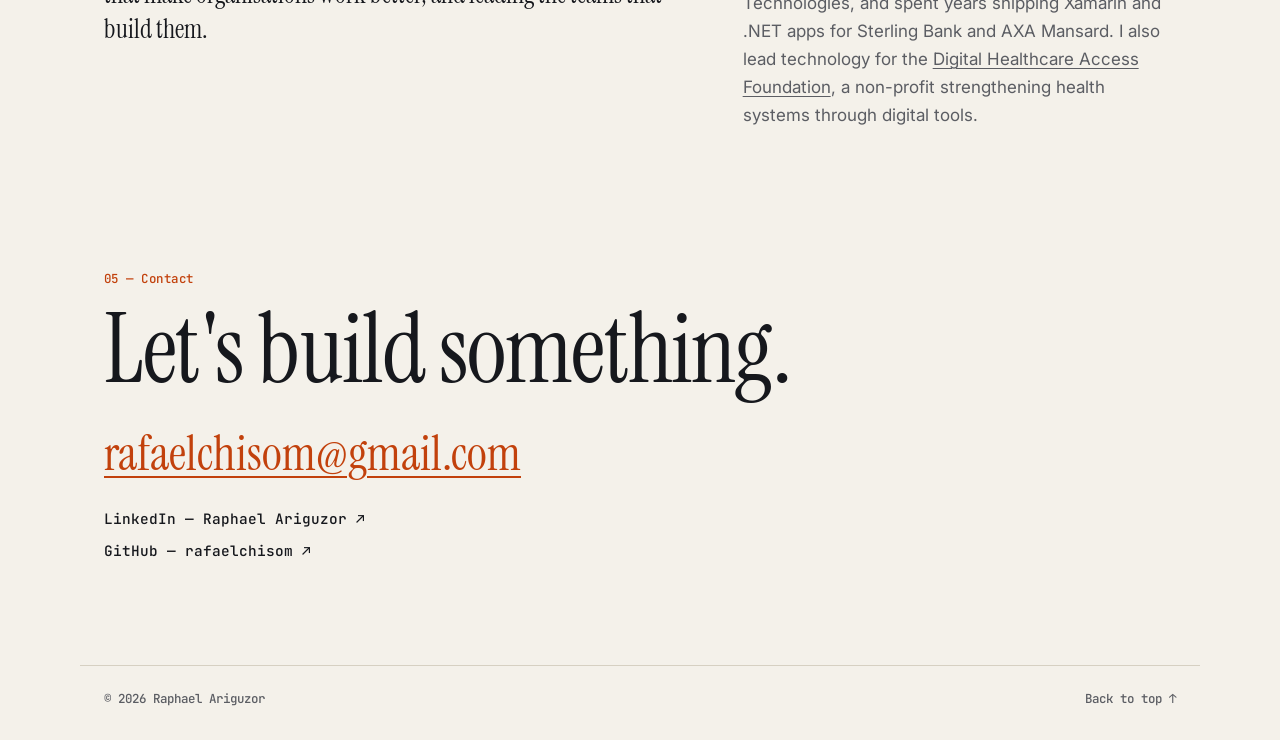
==== commit 60465a17: "Add experience, education and certifications from LinkedIn Co-Authored-By: Claude Opus 5.5 <noreply@" ====
--- a/index.html
+++ b/index.html
@@ -3,13 +3,13 @@
 <head>
   <meta charset="utf-8">
   <meta name="viewport" content="width=device-width, initial-scale=1">
-  <title>Raphael Ariguzor — Software Developer &amp; IT Lead</title>
-  <meta name="description" content="Raphael Ariguzor builds web platforms, mobile apps and machine-learning models, and leads technology at the Digital Healthcare Access Foundation.">
+  <title>Raphael Ariguzor — Lead AI Engineer</title>
+  <meta name="description" content="Raphael Ariguzor is a Lead AI Engineer in Hull, UK, building machine-learning and generative-AI products, with over a decade of software engineering across mobile, web and data.">
   <meta name="theme-color" content="#f4f1ea" media="(prefers-color-scheme: light)">
   <meta name="theme-color" content="#14161a" media="(prefers-color-scheme: dark)">
   <meta property="og:type" content="website">
-  <meta property="og:title" content="Raphael Ariguzor — Software Developer &amp; IT Lead">
-  <meta property="og:description" content="Web platforms, mobile apps and machine-learning models — and the technology behind a health non-profit.">
+  <meta property="og:title" content="Raphael Ariguzor — Lead AI Engineer">
+  <meta property="og:description" content="AI engineering, machine learning and over a decade of software development across mobile, web and data.">
   <link rel="icon" href="favicon.svg" type="image/svg+xml">
   <link rel="preconnect" href="https://fonts.googleapis.com">
   <link rel="preconnect" href="https://fonts.gstatic.com" crossorigin>
@@ -17,37 +17,130 @@
   <link rel="stylesheet" href="styles.css">
 </head>
 <body>
-  <a class="skip" href="#work">Skip to projects</a>
+  <a class="skip" href="#experience">Skip to experience</a>
 
   <header class="top">
     <a class="mark" href="#" aria-label="Raphael Ariguzor, back to top">RA</a>
     <nav aria-label="Sections">
-      <a href="#work">Work</a>
+      <a href="#experience">Experience</a>
+      <a href="#work">Projects</a>
       <a href="#skills">Skills</a>
-      <a href="#about">About</a>
       <a href="#contact" class="nav-cta">Contact</a>
     </nav>
   </header>
 
   <main>
     <section class="hero wrap">
-      <p class="eyebrow"><span class="dot" aria-hidden="true"></span>IT Lead at the Digital Healthcare Access Foundation</p>
+      <p class="eyebrow"><span class="dot" aria-hidden="true"></span>Lead AI Engineer at SmartSearch · Hull, UK</p>
       <h1>Raphael Ariguzor</h1>
-      <p class="lede">I build practical software — <em>web platforms</em>, <em>mobile apps</em> and <em>machine-learning models</em> — and run the technology behind a health non-profit.</p>
+      <p class="lede">I design and ship <em>AI-powered software</em> — machine learning, generative AI and the systems around them — after more than a decade building <em>mobile</em>, <em>web</em> and <em>data</em> products.</p>
       <div class="hero-actions">
-        <a class="btn btn-solid" href="#work">See my work</a>
+        <a class="btn btn-solid" href="#experience">See my experience</a>
         <a class="btn btn-line" href="mailto:rafaelchisom@gmail.com">Email me</a>
       </div>
       <dl class="facts">
-        <div><dt>Focus</dt><dd>Web, mobile &amp; data</dd></div>
-        <div><dt>Stack</dt><dd>C#/.NET · PHP · JavaScript · Python</dd></div>
-        <div><dt>Now</dt><dd>DHAF — dhafinitiatives.org</dd></div>
+        <div><dt>Focus</dt><dd>AI engineering &amp; machine learning</dd></div>
+        <div><dt>Education</dt><dd>MSc AI &amp; Data Science, University of Hull</dd></div>
+        <div><dt>Also</dt><dd>IT Lead, Digital Healthcare Access Foundation</dd></div>
       </dl>
+    </section>
+
+    <section id="experience" class="wrap section" aria-labelledby="exp-title">
+      <div class="section-head">
+        <p class="kicker">01 — Experience</p>
+        <h2 id="exp-title">Where I've worked</h2>
+      </div>
+
+      <ol class="jobs">
+        <li class="job">
+          <p class="j-when">Jun 2026 — Present</p>
+          <div class="j-body">
+            <h3>Lead AI Engineer <span class="j-at">SmartSearch</span></h3>
+            <ul class="j-points">
+              <li>Leading the design, development and deployment of AI-powered solutions.</li>
+              <li>Driving AI strategy and innovation across products and services.</li>
+              <li>Building and optimising machine-learning and generative-AI applications with cross-functional teams.</li>
+            </ul>
+          </div>
+        </li>
+        <li class="job">
+          <p class="j-when">Present</p>
+          <div class="j-body">
+            <h3>IT Lead <span class="j-at">Digital Healthcare Access Foundation</span></h3>
+            <ul class="j-points">
+              <li>Leading the non-profit's technology: digital platforms, infrastructure, automation, cybersecurity and process improvement.</li>
+              <li>Rebuilt and hosts <a href="https://dhafinitiatives.org" rel="noopener">dhafinitiatives.org</a> on PostgreSQL, Docker and Render.</li>
+            </ul>
+          </div>
+        </li>
+        <li class="job">
+          <p class="j-when">Dec 2024 — May 2026</p>
+          <div class="j-body">
+            <h3>AI Business Systems Developer <span class="j-at">ResQ</span></h3>
+            <ul class="j-points">
+              <li>Designed and implemented AI-driven solutions to optimise business processes, using advanced prompt engineering.</li>
+              <li>Built and maintained ETL pipelines for data integration and processing.</li>
+              <li>Worked on DevOps automation, scalability and reliability, aligning AI capabilities with business goals.</li>
+            </ul>
+          </div>
+        </li>
+        <li class="job">
+          <p class="j-when">Nov 2022 — Nov 2024</p>
+          <div class="j-body">
+            <h3>Advanced AI Trainer <span class="j-at">Invisible Technologies Inc.</span></h3>
+            <ul class="j-points">
+              <li>Developed and improved machine-learning models, including deep learning and reinforcement learning.</li>
+              <li>Managed the AI development lifecycle from data collection to performance evaluation, and supervised data annotation.</li>
+              <li>Advocated ethical AI practice: transparency and mitigating bias in model development.</li>
+            </ul>
+          </div>
+        </li>
+        <li class="job">
+          <p class="j-when">Jan 2022 — Dec 2022</p>
+          <div class="j-body">
+            <h3>Xamarin Developer <span class="j-at">Sterling Bank Plc</span></h3>
+            <ul class="j-points">
+              <li>Extended the Sterling One banking app across mobile devices with Xamarin.Forms.</li>
+              <li>Developed cloud-based SaaS payment products in an agile product team, with unit testing and documentation.</li>
+            </ul>
+          </div>
+        </li>
+        <li class="job">
+          <p class="j-when">Jul 2022 — Sep 2022</p>
+          <div class="j-body">
+            <h3>Full-stack Developer <span class="j-at">Parthian Partners</span></h3>
+            <ul class="j-points">
+              <li>Designed the Dealerfront application for the investment department with .NET Core, C#, SQL and Angular.</li>
+              <li>Strengthened backend services and reported monthly to executive management.</li>
+            </ul>
+          </div>
+        </li>
+        <li class="job">
+          <p class="j-when">Jun 2018 — Sep 2022</p>
+          <div class="j-body">
+            <h3>Xamarin &amp; C# Developer <span class="j-at">AXA Mansard</span></h3>
+            <ul class="j-points">
+              <li>Team lead for mobile application development (myAXAsol).</li>
+              <li>Developed the service-desk web application and supported network infrastructure.</li>
+              <li>Researched insurtech and fintech for "Project Maximus", the group's five-year strategy.</li>
+            </ul>
+          </div>
+        </li>
+      </ol>
+
+      <details class="earlier">
+        <summary>Earlier roles, 2014 — 2018</summary>
+        <ul>
+          <li><strong>Application &amp; Database Manager</strong>, Access Bank Plc <span>2017 — 2018</span></li>
+          <li><strong>Business Development Manager</strong>, Direct Digital Limited <span>2016 — 2017</span></li>
+          <li><strong>Software Developer Intern</strong>, Cyberspace Nigeria <span>2014 — 2016</span></li>
+        </ul>
+      </details>
     </section>
 
     <section id="work" class="wrap section" aria-labelledby="work-title">
       <div class="section-head">
-        <p class="kicker">01 — Selected work</p>
+        <p class="kicker">02 — Projects</p>
         <h2 id="work-title">Things I've built</h2>
       </div>
 
@@ -162,42 +255,67 @@
 
     <section id="skills" class="wrap section" aria-labelledby="skills-title">
       <div class="section-head">
-        <p class="kicker">02 — Toolbox</p>
+        <p class="kicker">03 — Skills &amp; credentials</p>
         <h2 id="skills-title">What I work with</h2>
       </div>
       <div class="skills">
         <div class="skill">
-          <h3>Languages</h3>
-          <ul><li>C#</li><li>PHP</li><li>JavaScript</li><li>Python</li><li>SQL</li><li>HTML &amp; CSS</li></ul>
+          <h3>AI &amp; data</h3>
+          <ul><li>Generative AI</li><li>Prompt engineering</li><li>Machine learning</li><li>Deep &amp; reinforcement learning</li><li>TensorFlow / Keras</li><li>scikit-learn &amp; pandas</li><li>ETL pipelines</li></ul>
         </div>
         <div class="skill">
-          <h3>Frameworks</h3>
-          <ul><li>ASP.NET Core</li><li>Xamarin.Forms</li><li>TensorFlow / Keras</li><li>scikit-learn</li><li>pandas</li></ul>
+          <h3>Software</h3>
+          <ul><li>C# &amp; .NET Core</li><li>Xamarin.Forms</li><li>Python</li><li>JavaScript &amp; Angular</li><li>PHP</li><li>SQL</li></ul>
         </div>
         <div class="skill">
-          <h3>Data &amp; cloud</h3>
-          <ul><li>PostgreSQL</li><li>Supabase</li><li>MySQL</li><li>Docker</li><li>Render</li></ul>
+          <h3>Platforms</h3>
+          <ul><li>Azure DevOps</li><li>PostgreSQL &amp; Supabase</li><li>Docker</li><li>Render</li><li>Jira &amp; Confluence</li></ul>
         </div>
         <div class="skill">
-          <h3>IT leadership</h3>
-          <ul><li>Digital platforms &amp; infrastructure</li><li>Automation</li><li>Cybersecurity</li><li>Process improvement</li></ul>
+          <h3>Leadership</h3>
+          <ul><li>AI strategy</li><li>Team leadership</li><li>Agile delivery</li><li>IT service management</li><li>Cybersecurity</li></ul>
         </div>
+      </div>
+    </section>
+
+    <section class="wrap creds" aria-label="Education, certifications and languages">
+      <div class="cred">
+        <h3>Education</h3>
+        <ul>
+          <li><strong>MSc, Artificial Intelligence &amp; Data Science</strong><span>University of Hull · 2022 — 2023</span></li>
+          <li><strong>BTech, Computer Science</strong><span>Bells University of Technology · 2009 — 2015</span></li>
+        </ul>
+      </div>
+      <div class="cred">
+        <h3>Certifications</h3>
+        <ul>
+          <li><strong>Effective Agile Project Management with Jira &amp; Confluence</strong></li>
+          <li><strong>Lean Six Sigma Yellow Belt (ICYB)</strong></li>
+          <li><strong>ITIL Foundation</strong></li>
+        </ul>
+      </div>
+      <div class="cred">
+        <h3>Languages</h3>
+        <ul>
+          <li><strong>English</strong><span>Full professional</span></li>
+          <li><strong>Spanish</strong><span>Limited working</span></li>
+        </ul>
       </div>
     </section>
 
     <section id="about" class="wrap section about" aria-labelledby="about-title">
       <div class="section-head">
-        <p class="kicker">03 — About</p>
-        <h2 id="about-title">Technology in service of a mission</h2>
+        <p class="kicker">04 — About</p>
+        <h2 id="about-title">Software that serves the organisation</h2>
       </div>
       <div class="about-body">
-        <p>As IT Lead at the <a href="https://dhafinitiatives.org" rel="noopener">Digital Healthcare Access Foundation</a>, I lead the planning, implementation and management of the organisation's technology. From digital platforms and infrastructure to automation, cybersecurity and process improvements, I make sure technology supports DHAF's mission and empowers the staff, volunteers and communities it serves.</p>
-        <p>Outside that role I build things: mobile apps in C# and Xamarin, web apps with .NET, PHP and JavaScript, games and event tools on Supabase, and machine-learning models in Python.</p>
+        <p>I'm a software engineer who moved from mobile banking and insurance apps into AI. I like building reliable, user-friendly systems that make organisations work better, and leading the teams that build them.</p>
+        <p>Today I lead AI engineering at SmartSearch. Before that I built AI-driven business systems at ResQ, trained and evaluated models at Invisible Technologies, and spent years shipping Xamarin and .NET apps for Sterling Bank and AXA Mansard. I also lead technology for the <a href="https://dhafinitiatives.org" rel="noopener">Digital Healthcare Access Foundation</a>, a non-profit strengthening health systems through digital tools.</p>
       </div>
     </section>
 
     <section id="contact" class="wrap section contact" aria-labelledby="contact-title">
-      <p class="kicker">04 — Contact</p>
+      <p class="kicker">05 — Contact</p>
       <h2 id="contact-title">Let's build something.</h2>
       <a class="big-mail" href="mailto:rafaelchisom@gmail.com">rafaelchisom@gmail.com</a>
       <ul class="contact-links">
--- a/styles.css
+++ b/styles.css
@@ -163,6 +163,7 @@
 }
 .contact-links { margin-top: 28px; font: 500 .9rem/1.4 var(--mono); }
 .contact-links a { text-decoration: none; }
+.contact-links li + li { margin-top: 12px; }
 
 /* ── Footer ───────────────────────────────────────────────────────────── */
 .foot {
@@ -172,6 +173,41 @@
   font: 500 .78rem/1.4 var(--mono); color: var(--muted);
 }
 .foot a { text-decoration: none; }
+
+/* ── Experience ───────────────────────────────────────────────────────── */
+.jobs { border-top: 1px solid var(--rule); }
+.job {
+  display: grid; grid-template-columns: 200px minmax(0, 1fr); gap: 24px;
+  padding: 28px 0; border-bottom: 1px solid var(--rule);
+}
+.j-when { font: 500 .8rem/1.6 var(--mono); color: var(--muted); padding-top: 6px; }
+.job:first-child .j-when { color: var(--accent); }
+.j-body h3 { font: 400 clamp(1.5rem, 3vw, 2rem)/1.15 var(--serif); }
+.j-at { display: block; font: 500 .95rem/1.5 var(--sans); color: var(--muted); margin-top: 4px; }
+.j-points { margin-top: 14px; max-width: 64ch; }
+.j-points li { position: relative; padding-left: 20px; color: var(--muted); }
+.j-points li + li { margin-top: 6px; }
+.j-points li::before { content: ""; position: absolute; left: 2px; top: .7em; width: 8px; height: 1px; background: var(--accent); }
+
+.earlier { margin-top: 20px; }
+.earlier summary {
+  cursor: pointer; font: 500 .85rem/1.4 var(--mono); padding: 10px 0;
+  list-style: none; display: inline-flex; align-items: center; gap: 10px;
+}
+.earlier summary::-webkit-details-marker { display: none; }
+.earlier summary::before { content: "+"; display: inline-grid; place-items: center; width: 22px; height: 22px; border: 1px solid var(--ink); border-radius: 50%; }
+.earlier[open] summary::before { content: "−"; }
+.earlier ul { padding: 8px 0 0 32px; }
+.earlier li { padding: 6px 0; }
+.earlier li span { display: block; font: 500 .78rem/1.4 var(--mono); color: var(--muted); }
+
+/* ── Credentials ──────────────────────────────────────────────────────── */
+.creds { display: grid; grid-template-columns: repeat(3, minmax(0, 1fr)); gap: 16px; padding-top: 40px; }
+.cred { background: var(--paper-2); border-radius: 16px; padding: 24px; }
+.cred h3 { font: 500 .75rem/1 var(--mono); text-transform: uppercase; letter-spacing: .1em; color: var(--muted); margin-bottom: 16px; }
+.cred li + li { margin-top: 14px; }
+.cred strong { display: block; font-weight: 600; line-height: 1.4; }
+.cred span { display: block; font-size: .9rem; color: var(--muted); }
 
 /* ── Responsive ───────────────────────────────────────────────────────── */
 @media (max-width: 860px) {
@@ -181,6 +217,9 @@
   .skill:nth-child(3) { padding-left: 0; border-left: 0; }
   .skill:nth-child(n + 3) { border-top: 1px solid var(--rule); }
   .about-body { grid-template-columns: 1fr; gap: 20px; }
+  .job { grid-template-columns: 1fr; gap: 6px; }
+  .j-when { padding-top: 0; }
+  .creds { grid-template-columns: 1fr; }
 }
 
 @media (max-width: 560px) {
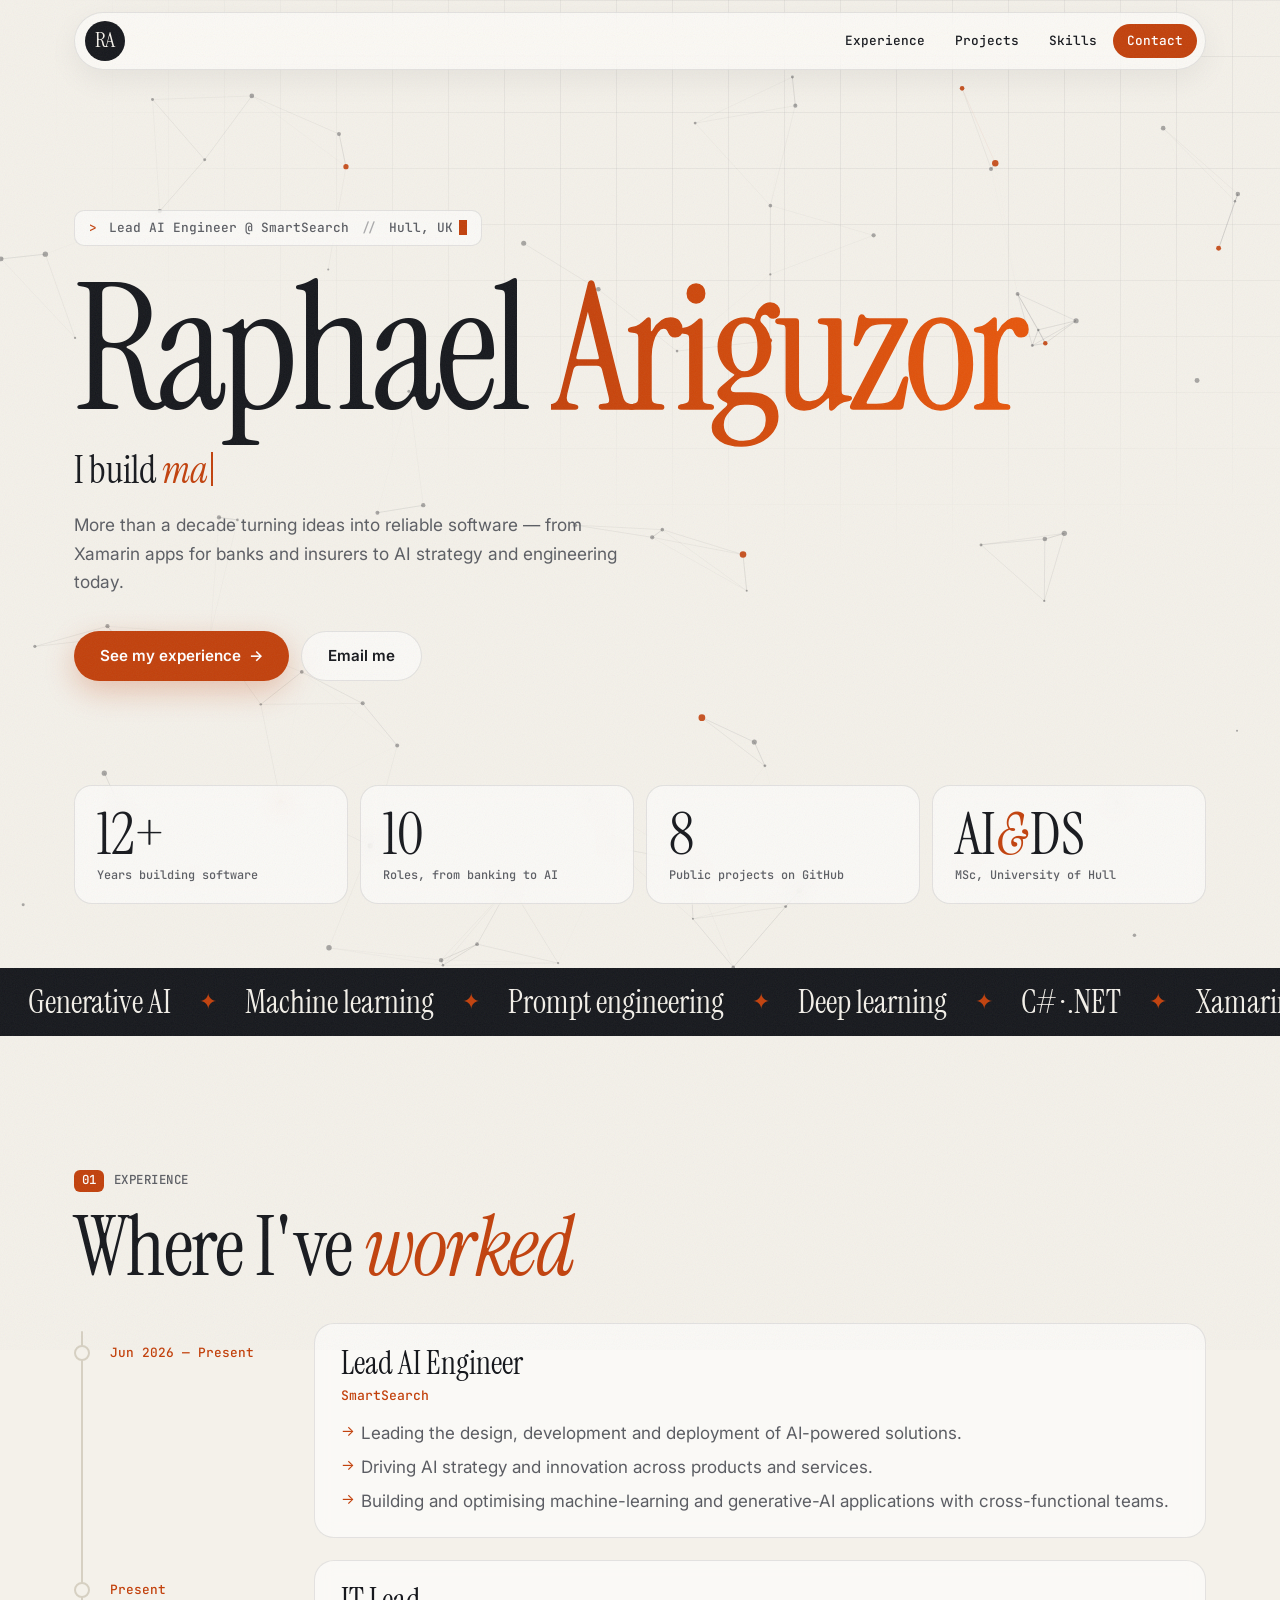
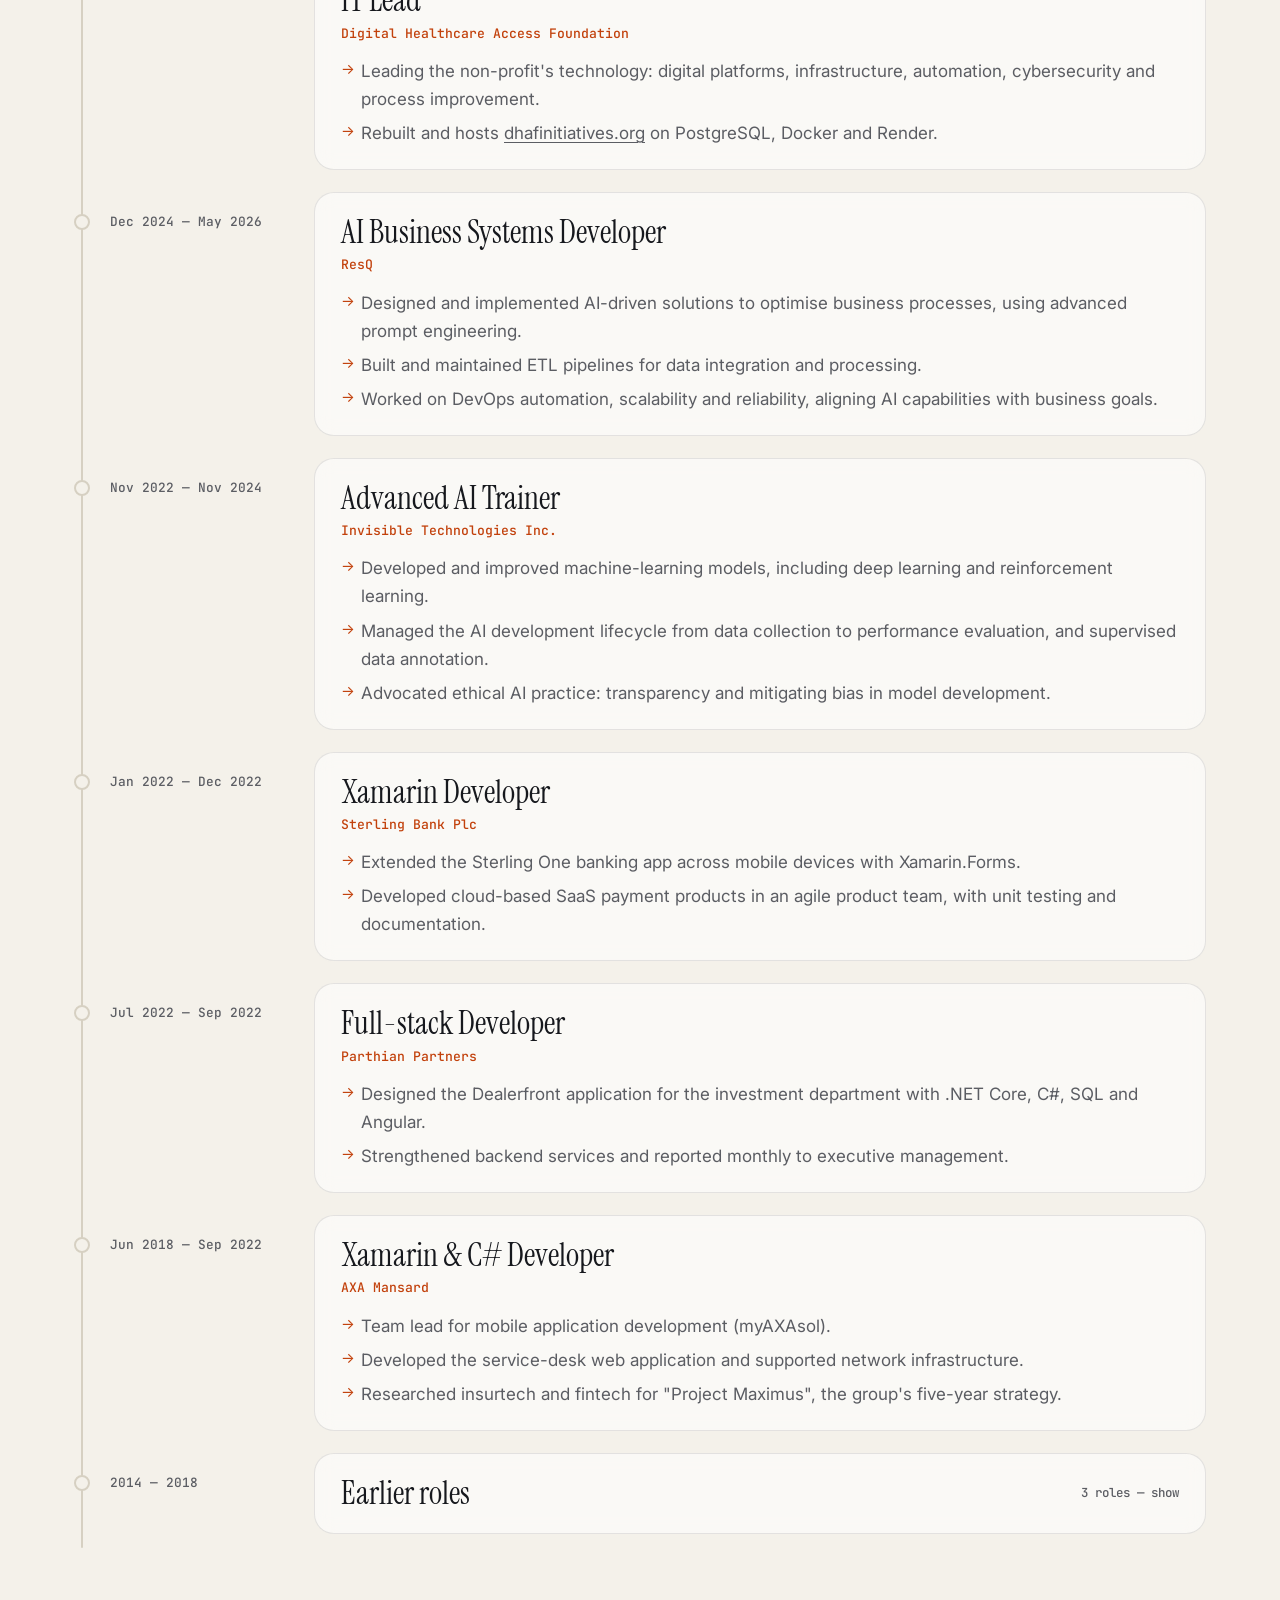
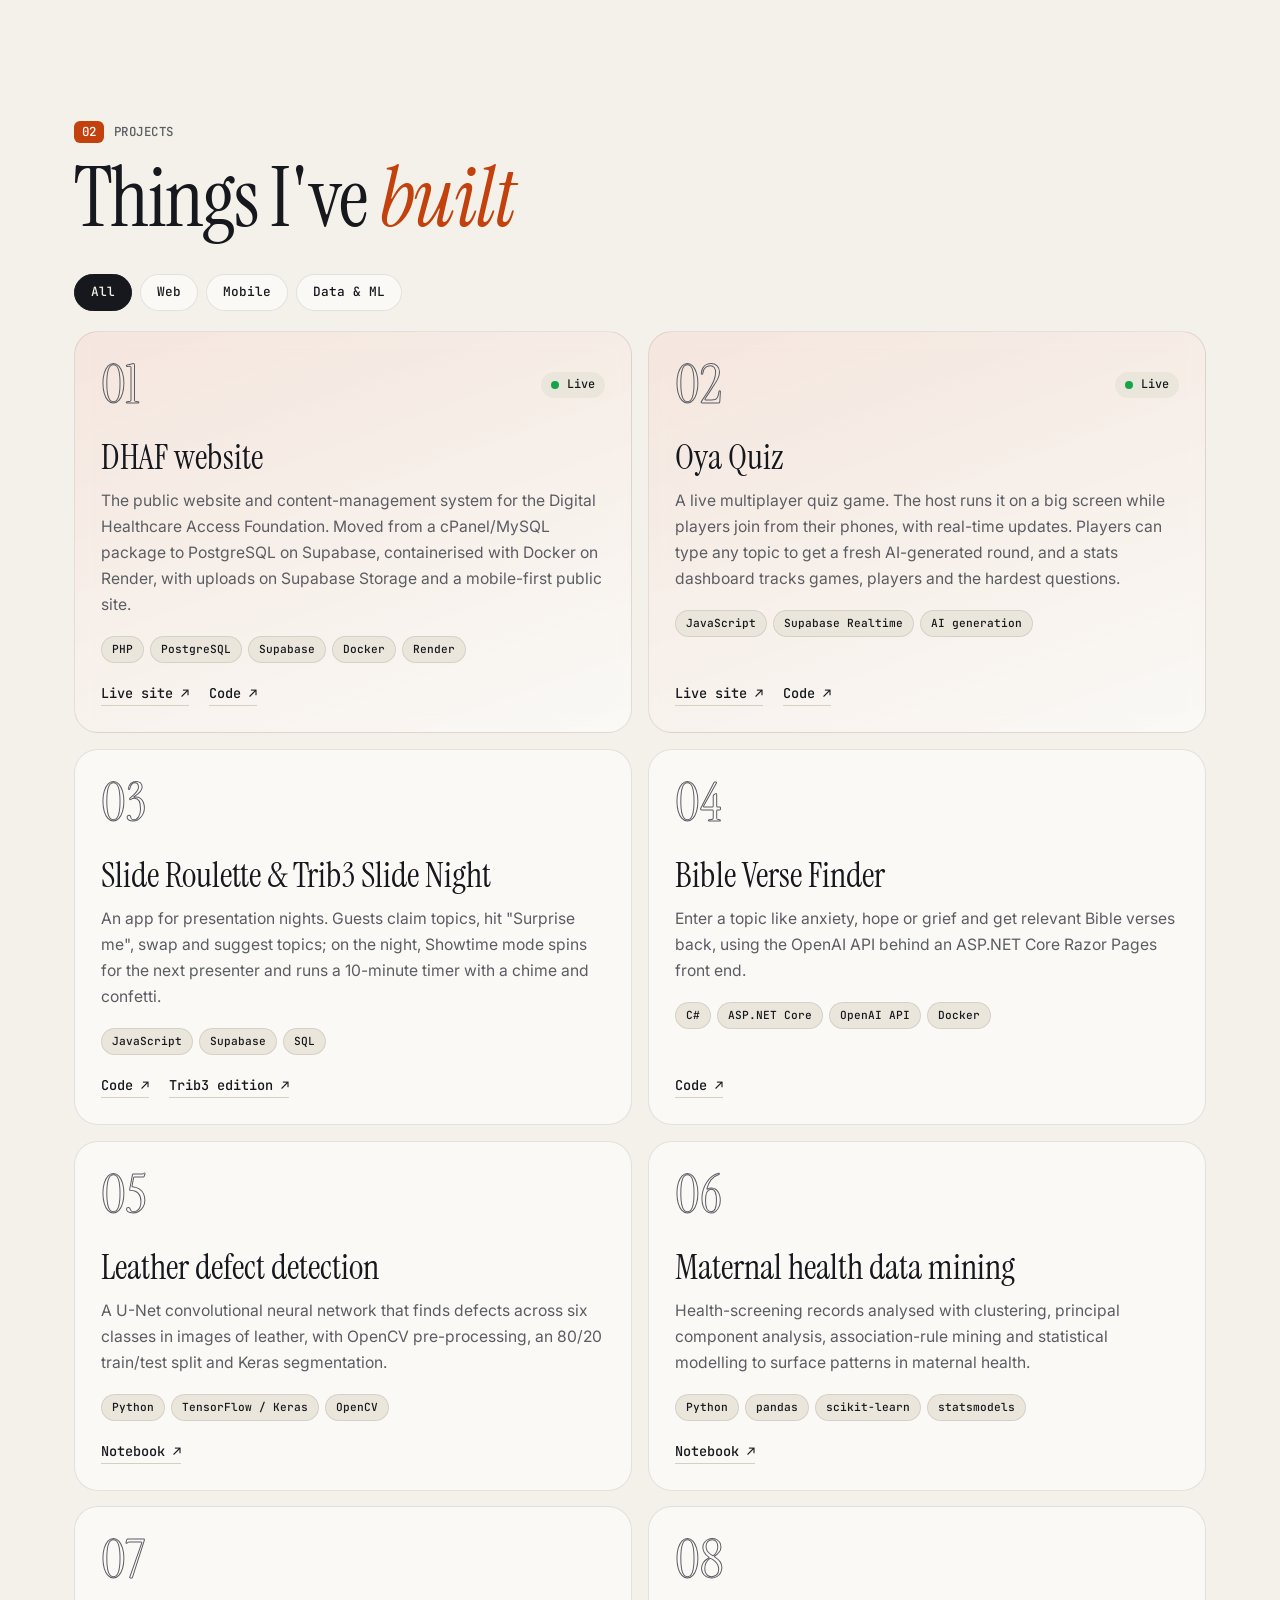
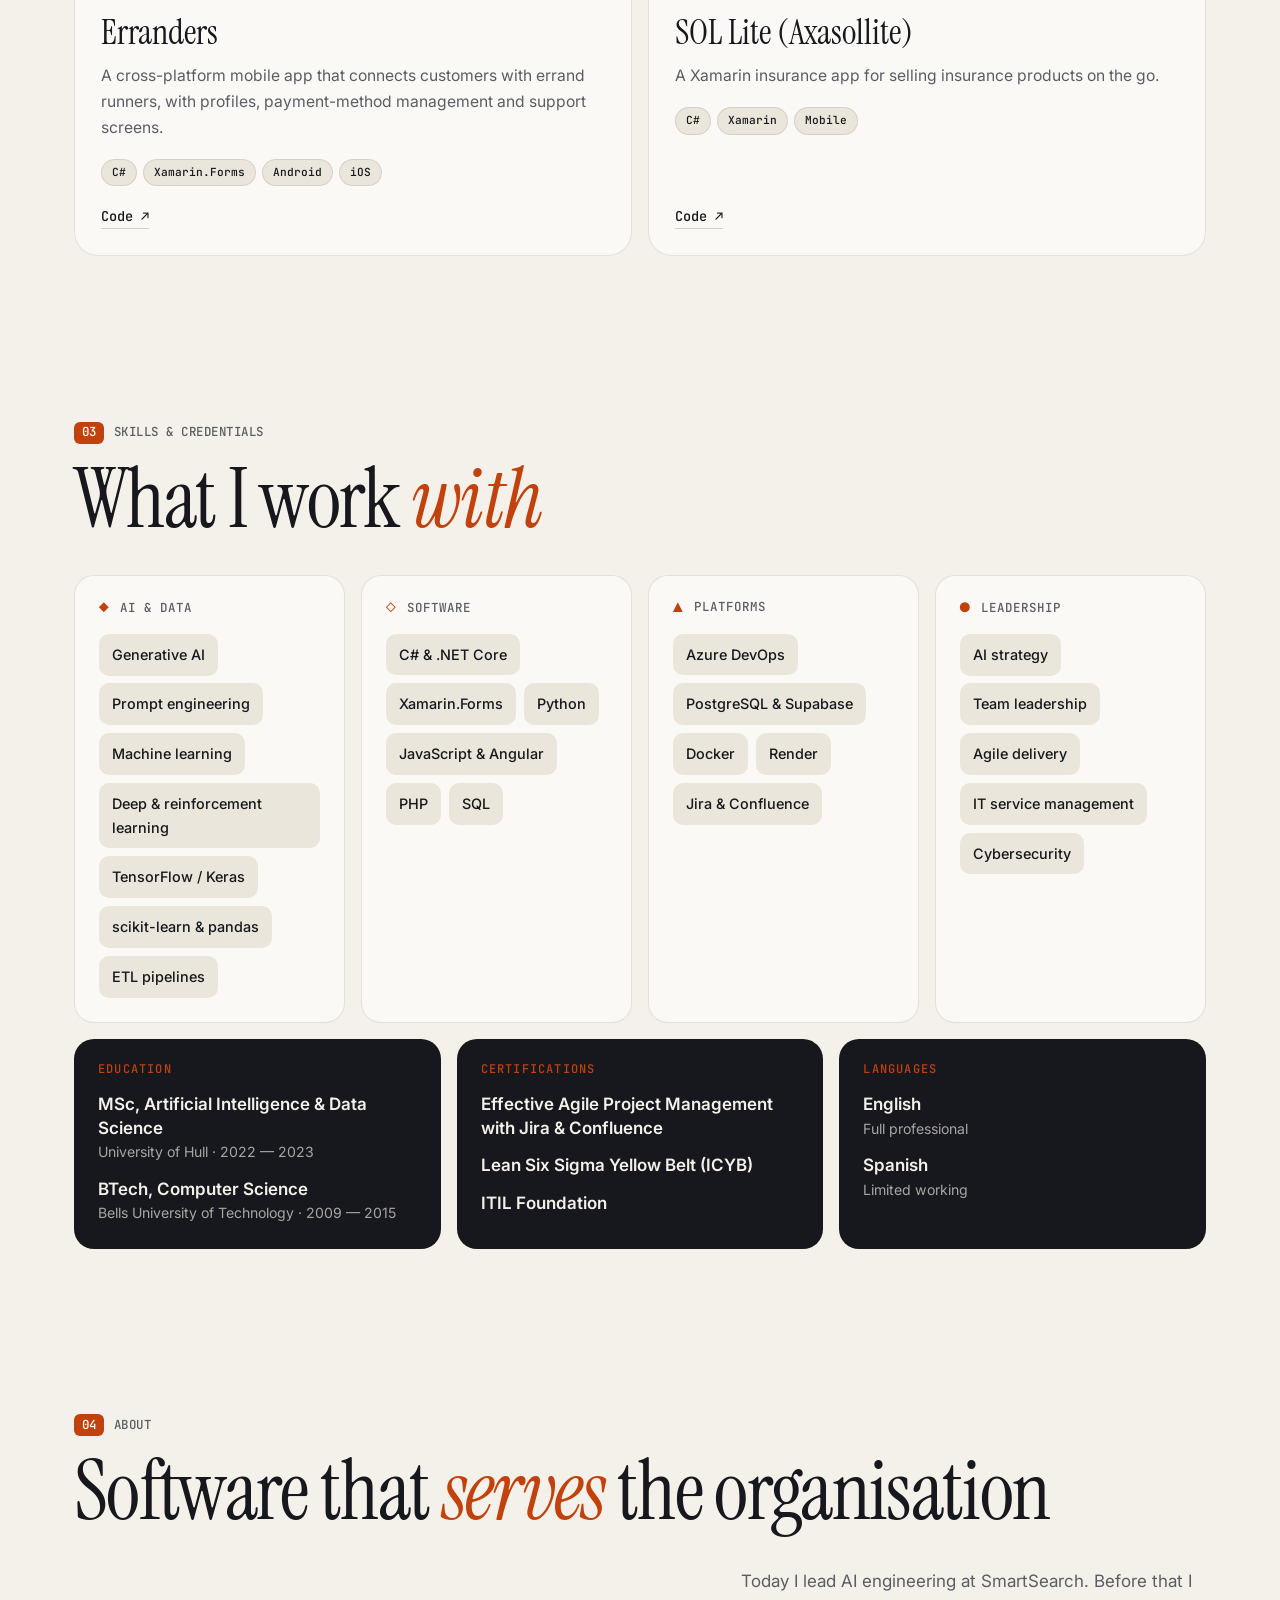
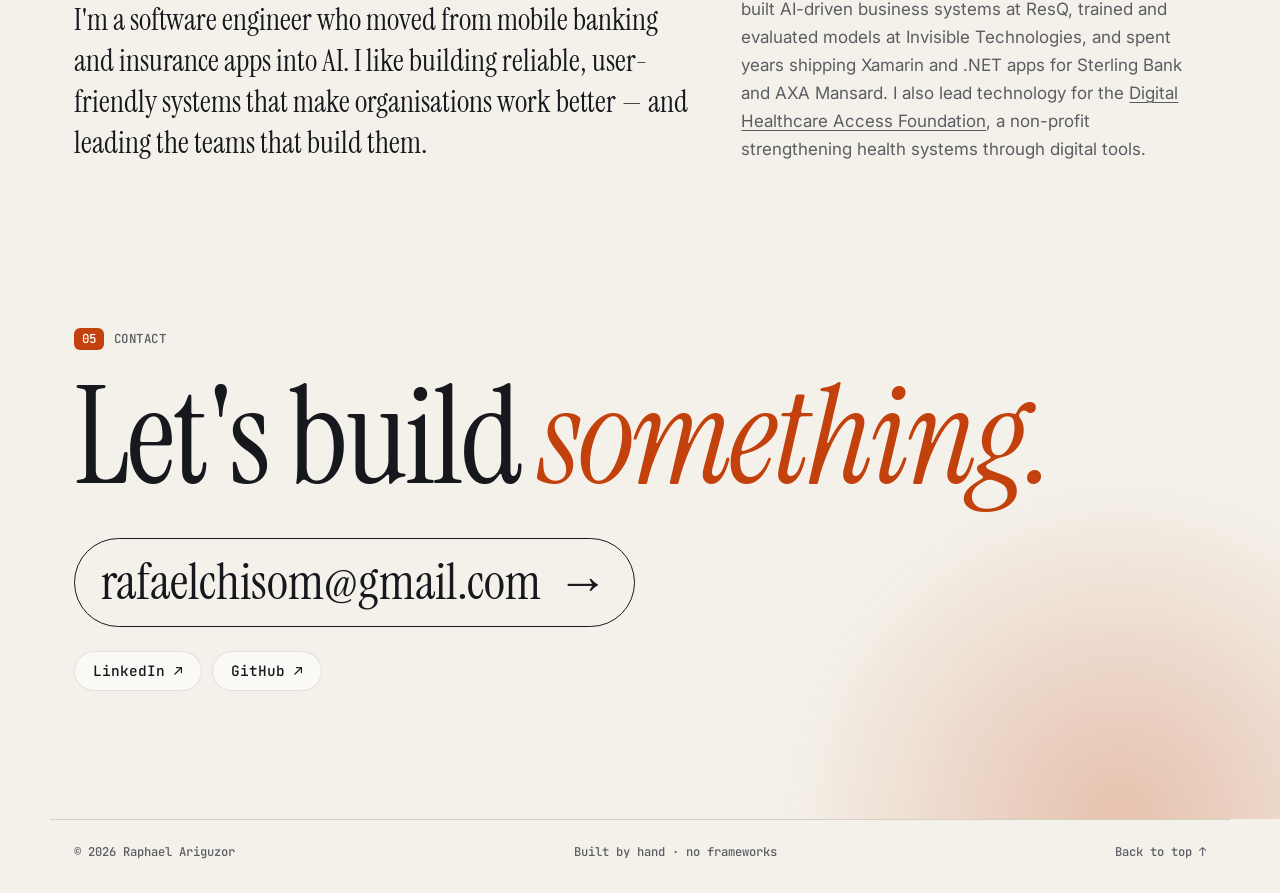
==== commit 344ead5d: "Futuristic redesign: neural-net hero, decoding name, timeline, spotlight cards Co-Authored-By: Claud" ====
--- a/index.html
+++ b/index.html
@@ -6,7 +6,7 @@
   <title>Raphael Ariguzor — Lead AI Engineer</title>
   <meta name="description" content="Raphael Ariguzor is a Lead AI Engineer in Hull, UK, building machine-learning and generative-AI products, with over a decade of software engineering across mobile, web and data.">
   <meta name="theme-color" content="#f4f1ea" media="(prefers-color-scheme: light)">
-  <meta name="theme-color" content="#14161a" media="(prefers-color-scheme: dark)">
+  <meta name="theme-color" content="#111317" media="(prefers-color-scheme: dark)">
   <meta property="og:type" content="website">
   <meta property="og:title" content="Raphael Ariguzor — Lead AI Engineer">
   <meta property="og:description" content="AI engineering, machine learning and over a decade of software development across mobile, web and data.">
@@ -15,9 +15,12 @@
   <link rel="preconnect" href="https://fonts.gstatic.com" crossorigin>
   <link href="https://fonts.googleapis.com/css2?family=Instrument+Serif:ital@0;1&family=Inter:wght@400;500;600&family=JetBrains+Mono:wght@400;500&display=swap" rel="stylesheet">
   <link rel="stylesheet" href="styles.css">
+  <script>document.documentElement.classList.add('js');</script>
 </head>
 <body>
   <a class="skip" href="#experience">Skip to experience</a>
+  <div class="bg-grid" aria-hidden="true"></div>
+  <div class="bg-grain" aria-hidden="true"></div>
 
   <header class="top">
     <a class="mark" href="#" aria-label="Raphael Ariguzor, back to top">RA</a>
@@ -30,32 +33,49 @@
   </header>
 
   <main>
-    <section class="hero wrap">
-      <p class="eyebrow"><span class="dot" aria-hidden="true"></span>Lead AI Engineer at SmartSearch · Hull, UK</p>
-      <h1>Raphael Ariguzor</h1>
-      <p class="lede">I design and ship <em>AI-powered software</em> — machine learning, generative AI and the systems around them — after more than a decade building <em>mobile</em>, <em>web</em> and <em>data</em> products.</p>
-      <div class="hero-actions">
-        <a class="btn btn-solid" href="#experience">See my experience</a>
-        <a class="btn btn-line" href="mailto:rafaelchisom@gmail.com">Email me</a>
-      </div>
-      <dl class="facts">
-        <div><dt>Focus</dt><dd>AI engineering &amp; machine learning</dd></div>
-        <div><dt>Education</dt><dd>MSc AI &amp; Data Science, University of Hull</dd></div>
-        <div><dt>Also</dt><dd>IT Lead, Digital Healthcare Access Foundation</dd></div>
-      </dl>
-    </section>
-
+    <!-- ── Hero ─────────────────────────────────────────────── -->
+    <section class="hero">
+      <canvas class="net" aria-hidden="true"></canvas>
+      <div class="wrap hero-inner">
+        <p class="terminal"><span class="prompt" aria-hidden="true">&gt;</span> Lead AI Engineer @ SmartSearch <span class="sep" aria-hidden="true">//</span> Hull, UK<span class="caret" aria-hidden="true"></span></p>
+        <h1 class="name" aria-label="Raphael Ariguzor"><span class="scramble" data-text="Raphael" aria-hidden="true">Raphael</span> <span class="scramble outline" data-text="Ariguzor" aria-hidden="true">Ariguzor</span></h1>
+        <p class="typed-line">I build <span class="typed" data-words="machine-learning models|generative-AI products|mobile banking apps|data pipelines|systems that scale">machine-learning models</span><span class="typed-caret" aria-hidden="true"></span></p>
+        <p class="lede">More than a decade turning ideas into reliable software — from Xamarin apps for banks and insurers to AI strategy and engineering today.</p>
+        <div class="hero-actions">
+          <a class="btn btn-solid" href="#experience">See my experience <span aria-hidden="true">→</span></a>
+          <a class="btn btn-glass" href="mailto:rafaelchisom@gmail.com">Email me</a>
+        </div>
+      </div>
+      <div class="wrap">
+        <dl class="stats">
+          <div class="stat"><dt>Years building software</dt><dd><span class="count" data-to="12">12</span>+</dd></div>
+          <div class="stat"><dt>Roles, from banking to AI</dt><dd><span class="count" data-to="10">10</span></dd></div>
+          <div class="stat"><dt>Public projects on GitHub</dt><dd><span class="count" data-to="8">8</span></dd></div>
+          <div class="stat"><dt>MSc, University of Hull</dt><dd>AI<span class="amp">&amp;</span>DS</dd></div>
+        </dl>
+      </div>
+    </section>
+
+    <div class="ticker" aria-hidden="true">
+      <div class="ticker-track">
+        <span>Generative AI</span><span>Machine learning</span><span>Prompt engineering</span><span>Deep learning</span><span>C# · .NET</span><span>Xamarin</span><span>Python</span><span>ETL pipelines</span><span>Azure DevOps</span><span>PostgreSQL</span>
+        <span>Generative AI</span><span>Machine learning</span><span>Prompt engineering</span><span>Deep learning</span><span>C# · .NET</span><span>Xamarin</span><span>Python</span><span>ETL pipelines</span><span>Azure DevOps</span><span>PostgreSQL</span>
+      </div>
+    </div>
+
+    <!-- ── Experience ───────────────────────────────────────── -->
     <section id="experience" class="wrap section" aria-labelledby="exp-title">
-      <div class="section-head">
-        <p class="kicker">01 — Experience</p>
-        <h2 id="exp-title">Where I've worked</h2>
-      </div>
-
-      <ol class="jobs">
-        <li class="job">
+      <header class="section-head" data-reveal>
+        <p class="kicker"><span>01</span> Experience</p>
+        <h2 id="exp-title">Where I've <em>worked</em></h2>
+      </header>
+
+      <ol class="timeline">
+        <li class="job is-now" data-reveal>
           <p class="j-when">Jun 2026 — Present</p>
-          <div class="j-body">
-            <h3>Lead AI Engineer <span class="j-at">SmartSearch</span></h3>
+          <div class="j-card">
+            <h3>Lead AI Engineer</h3>
+            <p class="j-at">SmartSearch</p>
             <ul class="j-points">
               <li>Leading the design, development and deployment of AI-powered solutions.</li>
               <li>Driving AI strategy and innovation across products and services.</li>
@@ -63,20 +83,22 @@
             </ul>
           </div>
         </li>
-        <li class="job">
+        <li class="job is-now" data-reveal>
           <p class="j-when">Present</p>
-          <div class="j-body">
-            <h3>IT Lead <span class="j-at">Digital Healthcare Access Foundation</span></h3>
+          <div class="j-card">
+            <h3>IT Lead</h3>
+            <p class="j-at">Digital Healthcare Access Foundation</p>
             <ul class="j-points">
               <li>Leading the non-profit's technology: digital platforms, infrastructure, automation, cybersecurity and process improvement.</li>
               <li>Rebuilt and hosts <a href="https://dhafinitiatives.org" rel="noopener">dhafinitiatives.org</a> on PostgreSQL, Docker and Render.</li>
             </ul>
           </div>
         </li>
-        <li class="job">
+        <li class="job" data-reveal>
           <p class="j-when">Dec 2024 — May 2026</p>
-          <div class="j-body">
-            <h3>AI Business Systems Developer <span class="j-at">ResQ</span></h3>
+          <div class="j-card">
+            <h3>AI Business Systems Developer</h3>
+            <p class="j-at">ResQ</p>
             <ul class="j-points">
               <li>Designed and implemented AI-driven solutions to optimise business processes, using advanced prompt engineering.</li>
               <li>Built and maintained ETL pipelines for data integration and processing.</li>
@@ -84,10 +106,11 @@
             </ul>
           </div>
         </li>
-        <li class="job">
+        <li class="job" data-reveal>
           <p class="j-when">Nov 2022 — Nov 2024</p>
-          <div class="j-body">
-            <h3>Advanced AI Trainer <span class="j-at">Invisible Technologies Inc.</span></h3>
+          <div class="j-card">
+            <h3>Advanced AI Trainer</h3>
+            <p class="j-at">Invisible Technologies Inc.</p>
             <ul class="j-points">
               <li>Developed and improved machine-learning models, including deep learning and reinforcement learning.</li>
               <li>Managed the AI development lifecycle from data collection to performance evaluation, and supervised data annotation.</li>
@@ -95,30 +118,33 @@
             </ul>
           </div>
         </li>
-        <li class="job">
+        <li class="job" data-reveal>
           <p class="j-when">Jan 2022 — Dec 2022</p>
-          <div class="j-body">
-            <h3>Xamarin Developer <span class="j-at">Sterling Bank Plc</span></h3>
+          <div class="j-card">
+            <h3>Xamarin Developer</h3>
+            <p class="j-at">Sterling Bank Plc</p>
             <ul class="j-points">
               <li>Extended the Sterling One banking app across mobile devices with Xamarin.Forms.</li>
               <li>Developed cloud-based SaaS payment products in an agile product team, with unit testing and documentation.</li>
             </ul>
           </div>
         </li>
-        <li class="job">
+        <li class="job" data-reveal>
           <p class="j-when">Jul 2022 — Sep 2022</p>
-          <div class="j-body">
-            <h3>Full-stack Developer <span class="j-at">Parthian Partners</span></h3>
+          <div class="j-card">
+            <h3>Full-stack Developer</h3>
+            <p class="j-at">Parthian Partners</p>
             <ul class="j-points">
               <li>Designed the Dealerfront application for the investment department with .NET Core, C#, SQL and Angular.</li>
               <li>Strengthened backend services and reported monthly to executive management.</li>
             </ul>
           </div>
         </li>
-        <li class="job">
+        <li class="job" data-reveal>
           <p class="j-when">Jun 2018 — Sep 2022</p>
-          <div class="j-body">
-            <h3>Xamarin &amp; C# Developer <span class="j-at">AXA Mansard</span></h3>
+          <div class="j-card">
+            <h3>Xamarin &amp; C# Developer</h3>
+            <p class="j-at">AXA Mansard</p>
             <ul class="j-points">
               <li>Team lead for mobile application development (myAXAsol).</li>
               <li>Developed the service-desk web application and supported network infrastructure.</li>
@@ -126,207 +152,200 @@
             </ul>
           </div>
         </li>
+        <li class="job job-earlier" data-reveal>
+          <p class="j-when">2014 — 2018</p>
+          <details class="j-card earlier">
+            <summary><h3>Earlier roles</h3><span class="earlier-hint">3 roles — show</span></summary>
+            <ul>
+              <li><strong>Application &amp; Database Manager</strong>Access Bank Plc · 2017 — 2018</li>
+              <li><strong>Business Development Manager</strong>Direct Digital Limited · 2016 — 2017</li>
+              <li><strong>Software Developer Intern</strong>Cyberspace Nigeria · 2014 — 2016</li>
+            </ul>
+          </details>
+        </li>
       </ol>
-
-      <details class="earlier">
-        <summary>Earlier roles, 2014 — 2018</summary>
-        <ul>
-          <li><strong>Application &amp; Database Manager</strong>, Access Bank Plc <span>2017 — 2018</span></li>
-          <li><strong>Business Development Manager</strong>, Direct Digital Limited <span>2016 — 2017</span></li>
-          <li><strong>Software Developer Intern</strong>, Cyberspace Nigeria <span>2014 — 2016</span></li>
-        </ul>
-      </details>
-    </section>
-
+    </section>
+
+    <!-- ── Projects ─────────────────────────────────────────── -->
     <section id="work" class="wrap section" aria-labelledby="work-title">
-      <div class="section-head">
-        <p class="kicker">02 — Projects</p>
-        <h2 id="work-title">Things I've built</h2>
-      </div>
-
-      <div class="filters" role="group" aria-label="Filter projects">
+      <header class="section-head" data-reveal>
+        <p class="kicker"><span>02</span> Projects</p>
+        <h2 id="work-title">Things I've <em>built</em></h2>
+      </header>
+
+      <div class="filters" role="group" aria-label="Filter projects" data-reveal>
         <button type="button" class="chip is-on" data-filter="all" aria-pressed="true">All</button>
         <button type="button" class="chip" data-filter="web" aria-pressed="false">Web</button>
         <button type="button" class="chip" data-filter="mobile" aria-pressed="false">Mobile</button>
         <button type="button" class="chip" data-filter="data" aria-pressed="false">Data &amp; ML</button>
       </div>
 
-      <ol class="projects">
-        <li class="project" data-tags="web">
-          <div class="p-num" aria-hidden="true">01</div>
-          <div class="p-body">
-            <h3>DHAF website</h3>
-            <p>The public website and content-management system for the Digital Healthcare Access Foundation. I moved it from a cPanel/MySQL package to PostgreSQL on Supabase, containerised it with Docker on Render, put uploads on Supabase Storage, and made the public site work properly on phones.</p>
-            <ul class="tags"><li>PHP</li><li>PostgreSQL</li><li>Supabase</li><li>Docker</li><li>Render</li></ul>
-          </div>
+      <ul class="projects">
+        <li class="project feature" data-tags="web" data-reveal>
+          <div class="p-top"><span class="p-num">01</span><span class="p-live"><span class="pulse" aria-hidden="true"></span>Live</span></div>
+          <h3>DHAF website</h3>
+          <p>The public website and content-management system for the Digital Healthcare Access Foundation. Moved from a cPanel/MySQL package to PostgreSQL on Supabase, containerised with Docker on Render, with uploads on Supabase Storage and a mobile-first public site.</p>
+          <ul class="tags"><li>PHP</li><li>PostgreSQL</li><li>Supabase</li><li>Docker</li><li>Render</li></ul>
           <div class="p-links">
             <a href="https://dhafinitiatives.org" rel="noopener">Live site <span aria-hidden="true">↗</span></a>
             <a href="https://github.com/rafaelchisom/hsi-website" rel="noopener">Code <span aria-hidden="true">↗</span></a>
           </div>
         </li>
 
-        <li class="project" data-tags="web">
-          <div class="p-num" aria-hidden="true">02</div>
-          <div class="p-body">
-            <h3>Oya Quiz</h3>
-            <p>A live multiplayer quiz game. The host runs it on a big screen while players join from their phones, with real-time updates. Players can type any topic to get a fresh AI-generated round, and a stats dashboard tracks games, players and the hardest questions.</p>
-            <ul class="tags"><li>JavaScript</li><li>Supabase Realtime</li><li>AI generation</li></ul>
-          </div>
+        <li class="project feature" data-tags="web" data-reveal>
+          <div class="p-top"><span class="p-num">02</span><span class="p-live"><span class="pulse" aria-hidden="true"></span>Live</span></div>
+          <h3>Oya Quiz</h3>
+          <p>A live multiplayer quiz game. The host runs it on a big screen while players join from their phones, with real-time updates. Players can type any topic to get a fresh AI-generated round, and a stats dashboard tracks games, players and the hardest questions.</p>
+          <ul class="tags"><li>JavaScript</li><li>Supabase Realtime</li><li>AI generation</li></ul>
           <div class="p-links">
             <a href="https://oyaquiz.com" rel="noopener">Live site <span aria-hidden="true">↗</span></a>
             <a href="https://github.com/rafaelchisom/Oya-Quiz" rel="noopener">Code <span aria-hidden="true">↗</span></a>
           </div>
         </li>
 
-        <li class="project" data-tags="web">
-          <div class="p-num" aria-hidden="true">03</div>
-          <div class="p-body">
-            <h3>Slide Roulette &amp; Trib3 Slide Night</h3>
-            <p>An app for presentation nights. Guests claim topics, hit "Surprise me", swap and suggest topics; on the night, Showtime mode spins for the next presenter and runs a 10-minute timer with a chime and confetti. Trib3 Slide Night is a re-themed edition sharing the same backend.</p>
-            <ul class="tags"><li>JavaScript</li><li>Supabase</li><li>SQL</li></ul>
-          </div>
+        <li class="project" data-tags="web" data-reveal>
+          <div class="p-top"><span class="p-num">03</span></div>
+          <h3>Slide Roulette &amp; Trib3 Slide Night</h3>
+          <p>An app for presentation nights. Guests claim topics, hit "Surprise me", swap and suggest topics; on the night, Showtime mode spins for the next presenter and runs a 10-minute timer with a chime and confetti.</p>
+          <ul class="tags"><li>JavaScript</li><li>Supabase</li><li>SQL</li></ul>
           <div class="p-links">
             <a href="https://github.com/rafaelchisom/slide-roulette" rel="noopener">Code <span aria-hidden="true">↗</span></a>
             <a href="https://github.com/rafaelchisom/Tribesocial" rel="noopener">Trib3 edition <span aria-hidden="true">↗</span></a>
           </div>
         </li>
 
-        <li class="project" data-tags="web">
-          <div class="p-num" aria-hidden="true">04</div>
-          <div class="p-body">
-            <h3>Bible Verse Finder</h3>
-            <p>A clean, responsive web app: enter a topic like anxiety, hope or grief and get relevant Bible verses back, using the OpenAI API behind an ASP.NET Core Razor Pages front end.</p>
-            <ul class="tags"><li>C#</li><li>ASP.NET Core</li><li>OpenAI API</li><li>Docker</li></ul>
-          </div>
+        <li class="project" data-tags="web" data-reveal>
+          <div class="p-top"><span class="p-num">04</span></div>
+          <h3>Bible Verse Finder</h3>
+          <p>Enter a topic like anxiety, hope or grief and get relevant Bible verses back, using the OpenAI API behind an ASP.NET Core Razor Pages front end.</p>
+          <ul class="tags"><li>C#</li><li>ASP.NET Core</li><li>OpenAI API</li><li>Docker</li></ul>
           <div class="p-links">
             <a href="https://github.com/rafaelchisom/BibleVerseFinderApp" rel="noopener">Code <span aria-hidden="true">↗</span></a>
           </div>
         </li>
 
-        <li class="project" data-tags="data">
-          <div class="p-num" aria-hidden="true">05</div>
-          <div class="p-body">
-            <h3>Leather defect detection</h3>
-            <p>A U-Net convolutional neural network that finds defects across six classes in images of leather. Images are pre-processed with OpenCV, split 80/20 for training and testing, and segmented with a Keras model.</p>
-            <ul class="tags"><li>Python</li><li>TensorFlow / Keras</li><li>OpenCV</li><li>scikit-learn</li></ul>
-          </div>
+        <li class="project" data-tags="data" data-reveal>
+          <div class="p-top"><span class="p-num">05</span></div>
+          <h3>Leather defect detection</h3>
+          <p>A U-Net convolutional neural network that finds defects across six classes in images of leather, with OpenCV pre-processing, an 80/20 train/test split and Keras segmentation.</p>
+          <ul class="tags"><li>Python</li><li>TensorFlow / Keras</li><li>OpenCV</li></ul>
           <div class="p-links">
             <a href="https://github.com/rafaelchisom/ML-projects" rel="noopener">Notebook <span aria-hidden="true">↗</span></a>
           </div>
         </li>
 
-        <li class="project" data-tags="data">
-          <div class="p-num" aria-hidden="true">06</div>
-          <div class="p-body">
-            <h3>Maternal health data mining</h3>
-            <p>Analysis of patients' health-screening records: data cleaning, clustering, principal component analysis, association-rule mining and statistical modelling to surface patterns in maternal health.</p>
-            <ul class="tags"><li>Python</li><li>pandas</li><li>scikit-learn</li><li>statsmodels</li></ul>
-          </div>
+        <li class="project" data-tags="data" data-reveal>
+          <div class="p-top"><span class="p-num">06</span></div>
+          <h3>Maternal health data mining</h3>
+          <p>Health-screening records analysed with clustering, principal component analysis, association-rule mining and statistical modelling to surface patterns in maternal health.</p>
+          <ul class="tags"><li>Python</li><li>pandas</li><li>scikit-learn</li><li>statsmodels</li></ul>
           <div class="p-links">
             <a href="https://github.com/rafaelchisom/ML-projects" rel="noopener">Notebook <span aria-hidden="true">↗</span></a>
           </div>
         </li>
 
-        <li class="project" data-tags="mobile">
-          <div class="p-num" aria-hidden="true">07</div>
-          <div class="p-body">
-            <h3>Erranders</h3>
-            <p>A cross-platform mobile app that connects customers with errand runners, with profiles, payment-method management and support screens.</p>
-            <ul class="tags"><li>C#</li><li>Xamarin.Forms</li><li>Android</li><li>iOS</li></ul>
-          </div>
+        <li class="project" data-tags="mobile" data-reveal>
+          <div class="p-top"><span class="p-num">07</span></div>
+          <h3>Erranders</h3>
+          <p>A cross-platform mobile app that connects customers with errand runners, with profiles, payment-method management and support screens.</p>
+          <ul class="tags"><li>C#</li><li>Xamarin.Forms</li><li>Android</li><li>iOS</li></ul>
           <div class="p-links">
             <a href="https://github.com/rafaelchisom/Erranders" rel="noopener">Code <span aria-hidden="true">↗</span></a>
           </div>
         </li>
 
-        <li class="project" data-tags="mobile">
-          <div class="p-num" aria-hidden="true">08</div>
-          <div class="p-body">
-            <h3>SOL Lite (Axasollite)</h3>
-            <p>A Xamarin insurance app for selling insurance products on the go.</p>
-            <ul class="tags"><li>C#</li><li>Xamarin</li><li>Mobile</li></ul>
-          </div>
+        <li class="project" data-tags="mobile" data-reveal>
+          <div class="p-top"><span class="p-num">08</span></div>
+          <h3>SOL Lite (Axasollite)</h3>
+          <p>A Xamarin insurance app for selling insurance products on the go.</p>
+          <ul class="tags"><li>C#</li><li>Xamarin</li><li>Mobile</li></ul>
           <div class="p-links">
             <a href="https://github.com/rafaelchisom/Axasollite" rel="noopener">Code <span aria-hidden="true">↗</span></a>
           </div>
         </li>
-      </ol>
-    </section>
-
+      </ul>
+    </section>
+
+    <!-- ── Skills & credentials ─────────────────────────────── -->
     <section id="skills" class="wrap section" aria-labelledby="skills-title">
-      <div class="section-head">
-        <p class="kicker">03 — Skills &amp; credentials</p>
-        <h2 id="skills-title">What I work with</h2>
-      </div>
+      <header class="section-head" data-reveal>
+        <p class="kicker"><span>03</span> Skills &amp; credentials</p>
+        <h2 id="skills-title">What I work <em>with</em></h2>
+      </header>
       <div class="skills">
-        <div class="skill">
-          <h3>AI &amp; data</h3>
+        <div class="skill" data-reveal>
+          <h3><span class="s-ico" aria-hidden="true">◆</span> AI &amp; data</h3>
           <ul><li>Generative AI</li><li>Prompt engineering</li><li>Machine learning</li><li>Deep &amp; reinforcement learning</li><li>TensorFlow / Keras</li><li>scikit-learn &amp; pandas</li><li>ETL pipelines</li></ul>
         </div>
-        <div class="skill">
-          <h3>Software</h3>
+        <div class="skill" data-reveal>
+          <h3><span class="s-ico" aria-hidden="true">◇</span> Software</h3>
           <ul><li>C# &amp; .NET Core</li><li>Xamarin.Forms</li><li>Python</li><li>JavaScript &amp; Angular</li><li>PHP</li><li>SQL</li></ul>
         </div>
-        <div class="skill">
-          <h3>Platforms</h3>
+        <div class="skill" data-reveal>
+          <h3><span class="s-ico" aria-hidden="true">▲</span> Platforms</h3>
           <ul><li>Azure DevOps</li><li>PostgreSQL &amp; Supabase</li><li>Docker</li><li>Render</li><li>Jira &amp; Confluence</li></ul>
         </div>
-        <div class="skill">
-          <h3>Leadership</h3>
+        <div class="skill" data-reveal>
+          <h3><span class="s-ico" aria-hidden="true">●</span> Leadership</h3>
           <ul><li>AI strategy</li><li>Team leadership</li><li>Agile delivery</li><li>IT service management</li><li>Cybersecurity</li></ul>
         </div>
       </div>
-    </section>
-
-    <section class="wrap creds" aria-label="Education, certifications and languages">
-      <div class="cred">
-        <h3>Education</h3>
-        <ul>
-          <li><strong>MSc, Artificial Intelligence &amp; Data Science</strong><span>University of Hull · 2022 — 2023</span></li>
-          <li><strong>BTech, Computer Science</strong><span>Bells University of Technology · 2009 — 2015</span></li>
+
+      <div class="creds">
+        <div class="cred" data-reveal>
+          <h3>Education</h3>
+          <ul>
+            <li><strong>MSc, Artificial Intelligence &amp; Data Science</strong><span>University of Hull · 2022 — 2023</span></li>
+            <li><strong>BTech, Computer Science</strong><span>Bells University of Technology · 2009 — 2015</span></li>
+          </ul>
+        </div>
+        <div class="cred" data-reveal>
+          <h3>Certifications</h3>
+          <ul>
+            <li><strong>Effective Agile Project Management with Jira &amp; Confluence</strong></li>
+            <li><strong>Lean Six Sigma Yellow Belt (ICYB)</strong></li>
+            <li><strong>ITIL Foundation</strong></li>
+          </ul>
+        </div>
+        <div class="cred" data-reveal>
+          <h3>Languages</h3>
+          <ul>
+            <li><strong>English</strong><span>Full professional</span></li>
+            <li><strong>Spanish</strong><span>Limited working</span></li>
+          </ul>
+        </div>
+      </div>
+    </section>
+
+    <!-- ── About ────────────────────────────────────────────── -->
+    <section id="about" class="wrap section about" aria-labelledby="about-title">
+      <header class="section-head" data-reveal>
+        <p class="kicker"><span>04</span> About</p>
+        <h2 id="about-title">Software that <em>serves</em> the organisation</h2>
+      </header>
+      <div class="about-body" data-reveal>
+        <p class="about-big">I'm a software engineer who moved from mobile banking and insurance apps into AI. I like building reliable, user-friendly systems that make organisations work better — and leading the teams that build them.</p>
+        <p>Today I lead AI engineering at SmartSearch. Before that I built AI-driven business systems at ResQ, trained and evaluated models at Invisible Technologies, and spent years shipping Xamarin and .NET apps for Sterling Bank and AXA Mansard. I also lead technology for the <a href="https://dhafinitiatives.org" rel="noopener">Digital Healthcare Access Foundation</a>, a non-profit strengthening health systems through digital tools.</p>
+      </div>
+    </section>
+
+    <!-- ── Contact ──────────────────────────────────────────── -->
+    <section id="contact" class="section contact" aria-labelledby="contact-title">
+      <div class="wrap">
+        <p class="kicker" data-reveal><span>05</span> Contact</p>
+        <h2 id="contact-title" class="contact-title" data-reveal>Let's build <em>something.</em></h2>
+        <a class="big-mail" href="mailto:rafaelchisom@gmail.com" data-reveal>rafaelchisom@gmail.com <span aria-hidden="true">→</span></a>
+        <ul class="contact-links" data-reveal>
+          <li><a href="https://www.linkedin.com/in/raphael-ariguzor-59068612b" rel="noopener">LinkedIn <span aria-hidden="true">↗</span></a></li>
+          <li><a href="https://github.com/rafaelchisom" rel="noopener">GitHub <span aria-hidden="true">↗</span></a></li>
         </ul>
       </div>
-      <div class="cred">
-        <h3>Certifications</h3>
-        <ul>
-          <li><strong>Effective Agile Project Management with Jira &amp; Confluence</strong></li>
-          <li><strong>Lean Six Sigma Yellow Belt (ICYB)</strong></li>
-          <li><strong>ITIL Foundation</strong></li>
-        </ul>
-      </div>
-      <div class="cred">
-        <h3>Languages</h3>
-        <ul>
-          <li><strong>English</strong><span>Full professional</span></li>
-          <li><strong>Spanish</strong><span>Limited working</span></li>
-        </ul>
-      </div>
-    </section>
-
-    <section id="about" class="wrap section about" aria-labelledby="about-title">
-      <div class="section-head">
-        <p class="kicker">04 — About</p>
-        <h2 id="about-title">Software that serves the organisation</h2>
-      </div>
-      <div class="about-body">
-        <p>I'm a software engineer who moved from mobile banking and insurance apps into AI. I like building reliable, user-friendly systems that make organisations work better, and leading the teams that build them.</p>
-        <p>Today I lead AI engineering at SmartSearch. Before that I built AI-driven business systems at ResQ, trained and evaluated models at Invisible Technologies, and spent years shipping Xamarin and .NET apps for Sterling Bank and AXA Mansard. I also lead technology for the <a href="https://dhafinitiatives.org" rel="noopener">Digital Healthcare Access Foundation</a>, a non-profit strengthening health systems through digital tools.</p>
-      </div>
-    </section>
-
-    <section id="contact" class="wrap section contact" aria-labelledby="contact-title">
-      <p class="kicker">05 — Contact</p>
-      <h2 id="contact-title">Let's build something.</h2>
-      <a class="big-mail" href="mailto:rafaelchisom@gmail.com">rafaelchisom@gmail.com</a>
-      <ul class="contact-links">
-        <li><a href="https://www.linkedin.com/in/raphael-ariguzor-59068612b" rel="noopener">LinkedIn — Raphael Ariguzor <span aria-hidden="true">↗</span></a></li>
-        <li><a href="https://github.com/rafaelchisom" rel="noopener">GitHub — rafaelchisom <span aria-hidden="true">↗</span></a></li>
-      </ul>
     </section>
   </main>
 
   <footer class="wrap foot">
     <p>© <span id="year">2026</span> Raphael Ariguzor</p>
+    <p class="foot-mid">Built by hand · no frameworks</p>
     <a href="#">Back to top <span aria-hidden="true">↑</span></a>
   </footer>
 
--- a/styles.css
+++ b/styles.css
@@ -2,27 +2,38 @@
 :root {
   --paper: #f4f1ea;
   --paper-2: #ebe6db;
+  --glass: rgb(255 255 255 / .55);
+  --glass-line: rgb(22 24 29 / .1);
   --ink: #16181d;
   --muted: #5b5d63;
   --rule: #d6d0c2;
+  --grid: rgb(22 24 29 / .055);
   --accent: #c2410c;
+  --accent-2: #ea580c;
   --accent-ink: #fff;
+  --glow: rgb(194 65 12 / .28);
   --serif: "Instrument Serif", Georgia, "Times New Roman", serif;
   --sans: Inter, system-ui, -apple-system, "Segoe UI", Roboto, sans-serif;
   --mono: "JetBrains Mono", ui-monospace, SFMono-Regular, Menlo, monospace;
-  --wrap: 1120px;
+  --wrap: 1180px;
+  --ease: cubic-bezier(.2, .8, .2, 1);
   color-scheme: light;
 }
 
 @media (prefers-color-scheme: dark) {
   :root {
-    --paper: #14161a;
-    --paper-2: #1c1f24;
+    --paper: #111317;
+    --paper-2: #1a1d22;
+    --glass: rgb(26 29 34 / .6);
+    --glass-line: rgb(236 232 223 / .1);
     --ink: #ece8df;
     --muted: #9b9a94;
-    --rule: #2c3036;
+    --rule: #2a2e35;
+    --grid: rgb(236 232 223 / .045);
     --accent: #ff7a45;
-    --accent-ink: #14161a;
+    --accent-2: #ffa071;
+    --accent-ink: #111317;
+    --glow: rgb(255 122 69 / .32);
     color-scheme: dark;
   }
 }
@@ -36,210 +47,338 @@
   color: var(--ink);
   font: 400 1.0625rem/1.65 var(--sans);
   -webkit-font-smoothing: antialiased;
+  overflow-x: hidden;
 }
 a { color: inherit; text-decoration-thickness: 1px; text-underline-offset: 3px; }
 a:hover { color: var(--accent); }
-:focus-visible { outline: 2px solid var(--accent); outline-offset: 3px; border-radius: 4px; }
+:focus-visible { outline: 2px solid var(--accent); outline-offset: 3px; border-radius: 6px; }
 h1, h2, h3, p { margin: 0; }
 ul, ol { margin: 0; padding: 0; list-style: none; }
-
-.wrap { max-width: var(--wrap); margin: 0 auto; padding-left: 24px; padding-right: 24px; }
+em { font-style: italic; color: var(--accent); }
+::selection { background: var(--accent); color: var(--accent-ink); }
+
+.wrap { max-width: var(--wrap); margin: 0 auto; padding-left: 24px; padding-right: 24px; position: relative; }
 .skip {
-  position: absolute; left: 12px; top: -48px; z-index: 20;
+  position: absolute; left: 12px; top: -48px; z-index: 50;
   background: var(--ink); color: var(--paper); padding: 8px 14px; border-radius: 8px;
 }
 .skip:focus { top: 12px; }
+
+/* Background layers: blueprint grid that fades out, and film grain */
+.bg-grid {
+  position: fixed; inset: 0; z-index: -2; pointer-events: none;
+  background-image:
+    linear-gradient(var(--grid) 1px, transparent 1px),
+    linear-gradient(90deg, var(--grid) 1px, transparent 1px);
+  background-size: 56px 56px;
+  -webkit-mask-image: radial-gradient(ellipse 90% 70% at 70% 10%, #000 30%, transparent 75%);
+          mask-image: radial-gradient(ellipse 90% 70% at 70% 10%, #000 30%, transparent 75%);
+}
+.bg-grain {
+  position: fixed; inset: -50%; z-index: 40; pointer-events: none; opacity: .07;
+  background-image: url("data:image/svg+xml,%3Csvg xmlns='http://www.w3.org/2000/svg' width='160' height='160'%3E%3Cfilter id='n'%3E%3CfeTurbulence type='fractalNoise' baseFrequency='.9' numOctaves='3' stitchTiles='stitch'/%3E%3C/filter%3E%3Crect width='100%25' height='100%25' filter='url(%23n)'/%3E%3C/svg%3E");
+}
 
 /* ── Header ───────────────────────────────────────────────────────────── */
 .top {
-  position: sticky; top: 0; z-index: 10;
+  position: sticky; top: 12px; z-index: 30;
   display: flex; align-items: center; justify-content: space-between; gap: 16px;
-  max-width: var(--wrap); margin: 0 auto;
-  padding: 16px 24px;
-  background: color-mix(in srgb, var(--paper) 86%, transparent);
+  width: min(calc(var(--wrap) - 48px), calc(100% - 24px)); margin: 12px auto 0;
+  padding: 8px 8px 8px 10px;
+  background: var(--glass);
+  border: 1px solid var(--glass-line); border-radius: 999px;
+  -webkit-backdrop-filter: blur(14px) saturate(1.4); backdrop-filter: blur(14px) saturate(1.4);
+  box-shadow: 0 10px 30px rgb(0 0 0 / .06);
+}
+.mark {
+  font: 400 1.35rem/1 var(--serif); text-decoration: none;
+  width: 40px; height: 40px; display: grid; place-items: center;
+  border-radius: 50%; background: var(--ink); color: var(--paper);
+}
+.mark:hover { color: var(--paper); background: var(--accent); }
+.top nav { display: flex; align-items: center; gap: 2px; font: 500 .8rem/1 var(--mono); }
+.top nav a { text-decoration: none; padding: 11px 14px; border-radius: 999px; transition: background .2s; }
+.top nav a:hover { background: var(--paper-2); color: var(--ink); }
+.top nav a.nav-cta { background: var(--accent); color: var(--accent-ink); }
+.top nav a.nav-cta:hover { box-shadow: 0 0 0 6px var(--glow); }
+
+/* ── Hero ─────────────────────────────────────────────────────────────── */
+.hero { position: relative; padding-top: clamp(64px, 11vw, 140px); overflow: hidden; }
+.net { position: absolute; inset: 0; width: 100%; height: 100%; z-index: -1; }
+.hero-inner { padding-bottom: 8px; }
+
+.terminal {
+  display: inline-block; max-width: 100%;
+  font: 500 .8rem/1.4 var(--mono); color: var(--muted);
+  padding: 8px 14px; border-radius: 10px;
+  background: var(--glass); border: 1px solid var(--glass-line);
+  -webkit-backdrop-filter: blur(8px); backdrop-filter: blur(8px);
+}
+.prompt { color: var(--accent); margin-right: 4px; }
+.sep { opacity: .5; margin: 0 4px; }
+.caret { display: inline-block; width: 8px; height: 15px; margin-left: 6px; vertical-align: -3px; background: var(--accent); animation: blink 1.1s steps(2) infinite; }
+@keyframes blink { 50% { opacity: 0; } }
+
+.name {
+  font: 400 clamp(3.6rem, 14.5vw, 11rem)/.86 var(--serif);
+  letter-spacing: -.03em;
+  margin: 28px 0 22px;
+}
+.name .scramble { display: inline-block; }
+/* The surname starts as an outline and fills with the accent from left to
+   right; the bottom padding keeps descenders (the "g") inside the fill. */
+.name .outline {
+  color: transparent;
+  -webkit-text-stroke: 1.5px var(--ink);
+  background: linear-gradient(100deg, var(--accent), var(--accent-2)) no-repeat;
+  background-size: 0% 100%;
+  -webkit-background-clip: text; background-clip: text;
+  padding: 0 .08em .18em 0; margin-bottom: -.18em;
+  transition: background-size 1.4s var(--ease) .9s, -webkit-text-stroke-color .6s 1.8s;
+}
+.loaded .name .outline { background-size: 100% 100%; -webkit-text-stroke-color: transparent; }
+
+.typed-line { font: 400 clamp(1.5rem, 3.6vw, 2.4rem)/1.2 var(--serif); }
+.typed { color: var(--accent); font-style: italic; }
+.typed-caret { display: inline-block; width: 2px; height: .9em; margin-left: 3px; vertical-align: -.08em; background: var(--accent); animation: blink 1s steps(2) infinite; }
+.lede { max-width: 52ch; margin-top: 18px; color: var(--muted); font-size: 1.08rem; }
+
+.hero-actions { display: flex; flex-wrap: wrap; gap: 12px; margin-top: 34px; }
+.btn {
+  display: inline-flex; align-items: center; justify-content: center; gap: 8px;
+  min-height: 50px; padding: 0 26px; border-radius: 999px;
+  font: 600 .95rem/1 var(--sans); text-decoration: none;
+  transition: transform .2s var(--ease), box-shadow .2s, background .2s, color .2s;
+}
+.btn:hover { transform: translateY(-2px); }
+.btn-solid { background: var(--accent); color: var(--accent-ink); box-shadow: 0 10px 30px var(--glow); }
+.btn-solid:hover { color: var(--accent-ink); box-shadow: 0 14px 40px var(--glow), 0 0 0 6px var(--glow); }
+.btn-glass {
+  background: var(--glass); border: 1px solid var(--glass-line);
+  -webkit-backdrop-filter: blur(8px); backdrop-filter: blur(8px);
+}
+.btn-glass:hover { color: var(--ink); border-color: var(--ink); }
+
+.stats {
+  display: grid; grid-template-columns: repeat(4, minmax(0, 1fr)); gap: 12px;
+  margin: clamp(56px, 8vw, 96px) 0 clamp(40px, 6vw, 64px);
+}
+.stat {
+  padding: 20px 22px; border-radius: 18px;
+  background: var(--glass); border: 1px solid var(--glass-line);
   -webkit-backdrop-filter: blur(10px); backdrop-filter: blur(10px);
-}
-.mark {
-  font: 400 1.6rem/1 var(--serif); text-decoration: none;
-  width: 44px; height: 44px; display: grid; place-items: center;
-  border: 1px solid var(--ink); border-radius: 50%;
-}
-.top nav { display: flex; align-items: center; gap: 4px; font: 500 .82rem/1 var(--mono); }
-.top nav a { text-decoration: none; padding: 10px 12px; border-radius: 999px; }
-.top nav a.nav-cta { border: 1px solid var(--ink); }
-.top nav a.nav-cta:hover { background: var(--ink); color: var(--paper); }
-
-/* ── Hero ─────────────────────────────────────────────────────────────── */
-.hero { padding-top: clamp(48px, 10vw, 120px); padding-bottom: clamp(56px, 9vw, 110px); }
-.eyebrow {
+  display: flex; flex-direction: column-reverse; gap: 4px;
+}
+.stat dt { font: 500 .74rem/1.35 var(--mono); color: var(--muted); }
+.stat dd { margin: 0; font: 400 clamp(2.4rem, 5vw, 3.6rem)/1 var(--serif); }
+.stat .amp { color: var(--accent); font-style: italic; margin: 0 .04em; }
+
+/* ── Ticker ───────────────────────────────────────────────────────────── */
+.ticker {
+  overflow: hidden;
+  background: var(--ink); color: var(--paper);
+}
+.ticker-track { display: flex; width: max-content; animation: marquee 40s linear infinite; }
+.ticker span {
+  font: 400 clamp(1.4rem, 3vw, 2rem)/1 var(--serif); padding: 18px 0 18px 28px; white-space: nowrap;
+  display: inline-flex; align-items: center; gap: 28px;
+}
+.ticker span::after { content: "✦"; color: var(--accent); font-size: .7em; }
+@keyframes marquee { to { transform: translateX(-50%); } }
+
+/* ── Sections ─────────────────────────────────────────────────────────── */
+.section { padding-top: clamp(72px, 10vw, 128px); padding-bottom: clamp(16px, 3vw, 32px); }
+.section-head { margin-bottom: 36px; }
+.kicker {
   display: inline-flex; align-items: center; gap: 10px;
-  font: 500 .8rem/1.4 var(--mono); color: var(--muted); letter-spacing: .02em;
-}
-.dot { width: 8px; height: 8px; border-radius: 50%; background: var(--accent); box-shadow: 0 0 0 4px color-mix(in srgb, var(--accent) 22%, transparent); flex-shrink: 0; }
-h1 {
-  font: 400 clamp(3.4rem, 13vw, 9.5rem)/.88 var(--serif);
-  letter-spacing: -.025em;
-  margin: 22px 0 28px;
-}
-.lede { max-width: 34ch; font: 400 clamp(1.35rem, 3.2vw, 2rem)/1.3 var(--serif); }
-.lede em { font-style: italic; color: var(--accent); }
-.hero-actions { display: flex; flex-wrap: wrap; gap: 12px; margin-top: 36px; }
-.btn {
-  display: inline-flex; align-items: center; justify-content: center;
-  min-height: 48px; padding: 0 24px; border-radius: 999px;
-  font: 600 .95rem/1 var(--sans); text-decoration: none;
-  transition: transform .15s, background .15s, color .15s;
-}
-.btn:hover { transform: translateY(-1px); }
-.btn-solid { background: var(--accent); color: var(--accent-ink); }
-.btn-solid:hover { color: var(--accent-ink); }
-.btn-line { border: 1px solid var(--ink); }
-.btn-line:hover { background: var(--ink); color: var(--paper); }
-
-.facts {
-  display: grid; grid-template-columns: repeat(3, minmax(0, 1fr)); gap: 0;
-  margin: 64px 0 0; border-top: 1px solid var(--rule);
-}
-.facts div { padding: 18px 20px 0 0; }
-.facts div + div { padding-left: 20px; border-left: 1px solid var(--rule); }
-.facts dt { font: 500 .72rem/1 var(--mono); text-transform: uppercase; letter-spacing: .1em; color: var(--muted); margin-bottom: 8px; }
-.facts dd { margin: 0; font-weight: 500; }
-
-/* ── Sections ─────────────────────────────────────────────────────────── */
-.section { padding-top: clamp(56px, 9vw, 104px); padding-bottom: clamp(24px, 4vw, 40px); }
-.section-head { display: flex; flex-wrap: wrap; align-items: baseline; justify-content: space-between; gap: 8px 24px; margin-bottom: 28px; }
-.kicker { font: 500 .78rem/1 var(--mono); color: var(--accent); letter-spacing: .04em; }
-h2 { font: 400 clamp(2.2rem, 6vw, 3.8rem)/1 var(--serif); letter-spacing: -.015em; }
-.section-head h2 { order: -1; }
+  font: 500 .78rem/1 var(--mono); color: var(--muted); letter-spacing: .04em; text-transform: uppercase;
+  margin-bottom: 16px;
+}
+.kicker span {
+  display: inline-grid; place-items: center; min-width: 30px; height: 22px; padding: 0 6px;
+  border-radius: 6px; background: var(--accent); color: var(--accent-ink); letter-spacing: 0;
+}
+h2 { font: 400 clamp(2.6rem, 7vw, 5.2rem)/.95 var(--serif); letter-spacing: -.02em; }
+
+/* ── Experience timeline ──────────────────────────────────────────────── */
+.timeline { position: relative; padding-left: 36px; --progress: 0; }
+.timeline::before, .timeline::after {
+  content: ""; position: absolute; left: 7px; top: 8px; bottom: 8px; width: 2px; border-radius: 2px;
+}
+.timeline::before { background: var(--rule); }
+.timeline::after {
+  background: linear-gradient(var(--accent-2), var(--accent));
+  box-shadow: 0 0 14px var(--glow);
+  transform-origin: top; transform: scaleY(var(--progress));
+}
+.job { position: relative; display: grid; grid-template-columns: 180px minmax(0, 1fr); gap: 24px; padding-bottom: 22px; }
+.job::before {
+  content: ""; position: absolute; left: -36px; top: 22px; width: 16px; height: 16px; border-radius: 50%;
+  background: var(--paper); border: 2px solid var(--rule); z-index: 1;
+  transition: border-color .4s, box-shadow .4s, background .4s;
+}
+.job.is-lit::before { border-color: var(--accent); background: var(--accent); box-shadow: 0 0 0 5px var(--glow); }
+.job.is-now::before { animation: ping 2.4s var(--ease) infinite; }
+@keyframes ping { 0% { box-shadow: 0 0 0 0 var(--glow); } 70%, 100% { box-shadow: 0 0 0 12px transparent; } }
+.j-when { font: 500 .8rem/1.5 var(--mono); color: var(--muted); padding-top: 20px; }
+.is-now .j-when { color: var(--accent); }
+.j-card {
+  padding: 22px 26px; border-radius: 20px;
+  background: var(--glass); border: 1px solid var(--glass-line);
+  -webkit-backdrop-filter: blur(10px); backdrop-filter: blur(10px);
+  transition: border-color .3s, transform .3s var(--ease);
+}
+.job:hover .j-card { border-color: color-mix(in srgb, var(--accent) 45%, transparent); transform: translateX(4px); }
+.j-card h3 { font: 400 clamp(1.5rem, 3vw, 2rem)/1.1 var(--serif); }
+.j-at { font: 500 .82rem/1.4 var(--mono); color: var(--accent); margin-top: 6px; }
+.j-points { margin-top: 14px; }
+.j-points li { position: relative; padding-left: 20px; color: var(--muted); }
+.j-points li + li { margin-top: 6px; }
+.j-points li::before { content: "→"; position: absolute; left: 0; top: 0; color: var(--accent); font-size: .85em; }
+
+.earlier summary { cursor: pointer; list-style: none; display: flex; align-items: center; justify-content: space-between; gap: 12px; }
+.earlier summary::-webkit-details-marker { display: none; }
+.earlier-hint { font: 500 .78rem/1 var(--mono); color: var(--muted); }
+.earlier[open] .earlier-hint { visibility: hidden; }
+.earlier ul { margin-top: 14px; }
+.earlier li { padding: 10px 0; border-top: 1px solid var(--glass-line); color: var(--muted); font-size: .92rem; }
+.earlier li strong { display: block; color: var(--ink); font-weight: 600; font-size: 1rem; }
 
 /* ── Projects ─────────────────────────────────────────────────────────── */
-.filters { display: flex; flex-wrap: wrap; gap: 8px; margin-bottom: 8px; }
+.filters { display: flex; flex-wrap: wrap; gap: 8px; margin-bottom: 20px; }
 .chip {
-  font: 500 .8rem/1 var(--mono); color: var(--ink); background: transparent;
-  border: 1px solid var(--rule); border-radius: 999px; padding: 10px 14px; cursor: pointer;
+  font: 500 .8rem/1 var(--mono); color: var(--ink); cursor: pointer;
+  background: var(--glass); border: 1px solid var(--glass-line); border-radius: 999px; padding: 11px 16px;
+  transition: background .2s, color .2s, border-color .2s;
 }
 .chip:hover { border-color: var(--ink); }
 .chip.is-on { background: var(--ink); color: var(--paper); border-color: var(--ink); }
 
-.projects { counter-reset: none; }
+.projects { display: grid; grid-template-columns: repeat(2, minmax(0, 1fr)); gap: 16px; }
 .project {
-  display: grid; grid-template-columns: 64px minmax(0, 1fr) 170px; gap: 24px;
-  padding: 32px 0; border-top: 1px solid var(--rule);
-}
-.project:last-child { border-bottom: 1px solid var(--rule); }
+  --mx: 50%; --my: 50%; --rx: 0deg; --ry: 0deg;
+  position: relative; display: flex; flex-direction: column;
+  padding: 26px; border-radius: 24px; overflow: hidden;
+  background: var(--glass); border: 1px solid var(--glass-line);
+  -webkit-backdrop-filter: blur(10px); backdrop-filter: blur(10px);
+  transform: perspective(900px) rotateX(var(--rx)) rotateY(var(--ry));
+  transition: transform .4s var(--ease), border-color .3s;
+}
+.project::before {
+  content: ""; position: absolute; inset: 0; pointer-events: none; opacity: 0; transition: opacity .3s;
+  background: radial-gradient(420px circle at var(--mx) var(--my), var(--glow), transparent 60%);
+}
+.project:hover { border-color: color-mix(in srgb, var(--accent) 45%, transparent); }
+.project:hover::before { opacity: 1; }
+.project > * { position: relative; }
+.project.feature { background: linear-gradient(160deg, color-mix(in srgb, var(--accent) 10%, var(--glass)), var(--glass)); }
 .project[hidden] { display: none; }
-.p-num { font: 400 2.2rem/1 var(--serif); color: var(--muted); transition: color .2s; }
-.project:hover .p-num { color: var(--accent); }
-.p-body h3 { font: 400 clamp(1.6rem, 3.4vw, 2.2rem)/1.1 var(--serif); margin-bottom: 12px; }
-.p-body p { color: var(--muted); max-width: 62ch; }
-.tags { display: flex; flex-wrap: wrap; gap: 6px; margin-top: 16px; }
-.tags li {
-  font: 500 .72rem/1 var(--mono); padding: 7px 10px; border-radius: 6px;
-  background: var(--paper-2); color: var(--ink);
-}
-.p-links { display: flex; flex-direction: column; align-items: flex-start; gap: 10px; padding-top: 6px; font: 500 .85rem/1.3 var(--mono); }
+.p-top { display: flex; align-items: center; justify-content: space-between; margin-bottom: 26px; }
+.p-num {
+  font: 400 3.4rem/1 var(--serif); color: transparent;
+  -webkit-text-stroke: 1px var(--muted);
+}
+.project:hover .p-num { -webkit-text-stroke-color: var(--accent); }
+.p-live { display: inline-flex; align-items: center; gap: 8px; font: 500 .74rem/1 var(--mono); padding: 7px 10px; border-radius: 999px; background: var(--paper-2); }
+.pulse { width: 8px; height: 8px; border-radius: 50%; background: #16a34a; box-shadow: 0 0 0 0 rgb(22 163 74 / .5); animation: pulse 1.8s infinite; }
+@keyframes pulse { 70% { box-shadow: 0 0 0 8px rgb(22 163 74 / 0); } 100% { box-shadow: 0 0 0 0 rgb(22 163 74 / 0); } }
+.project h3 { font: 400 clamp(1.6rem, 3vw, 2.2rem)/1.08 var(--serif); margin-bottom: 12px; }
+.project p { color: var(--muted); font-size: .98rem; }
+.tags { display: flex; flex-wrap: wrap; gap: 6px; margin-top: 18px; }
+.tags li { font: 500 .7rem/1 var(--mono); padding: 7px 10px; border-radius: 999px; border: 1px solid var(--glass-line); background: var(--paper-2); }
+.p-links { display: flex; flex-wrap: wrap; gap: 8px 20px; margin-top: auto; padding-top: 22px; font: 500 .85rem/1.3 var(--mono); }
 .p-links a { text-decoration: none; border-bottom: 1px solid var(--rule); padding-bottom: 2px; }
 .p-links a:hover { border-color: var(--accent); }
 
-/* ── Skills ───────────────────────────────────────────────────────────── */
-.skills { display: grid; grid-template-columns: repeat(4, minmax(0, 1fr)); border-top: 1px solid var(--rule); }
-.skill { padding: 24px 24px 8px 0; }
-.skill + .skill { padding-left: 24px; border-left: 1px solid var(--rule); }
-.skill h3 { font: 500 .75rem/1 var(--mono); text-transform: uppercase; letter-spacing: .1em; color: var(--muted); margin-bottom: 16px; }
-.skill li { padding: 6px 0; font-weight: 500; }
+/* ── Skills & credentials ─────────────────────────────────────────────── */
+.skills { display: grid; grid-template-columns: repeat(4, minmax(0, 1fr)); gap: 16px; }
+.skill { padding: 24px; border-radius: 20px; background: var(--glass); border: 1px solid var(--glass-line); -webkit-backdrop-filter: blur(10px); backdrop-filter: blur(10px); }
+.skill h3 { display: flex; align-items: center; gap: 10px; font: 500 .78rem/1 var(--mono); text-transform: uppercase; letter-spacing: .08em; color: var(--muted); margin-bottom: 18px; }
+.s-ico { color: var(--accent); font-size: 1rem; }
+.skill ul { display: flex; flex-wrap: wrap; gap: 8px; }
+.skill li {
+  font-size: .9rem; font-weight: 500; padding: 8px 12px; border-radius: 10px;
+  background: var(--paper-2); border: 1px solid transparent; transition: border-color .2s, color .2s;
+}
+.skill li:hover { border-color: var(--accent); color: var(--accent); }
+
+.creds { display: grid; grid-template-columns: repeat(3, minmax(0, 1fr)); gap: 16px; margin-top: 16px; }
+.cred { padding: 24px; border-radius: 20px; background: var(--ink); color: var(--paper); }
+.cred h3 { font: 500 .75rem/1 var(--mono); text-transform: uppercase; letter-spacing: .1em; color: var(--accent); margin-bottom: 18px; }
+.cred li + li { margin-top: 14px; }
+.cred strong { display: block; font-weight: 600; line-height: 1.4; }
+.cred span { display: block; font-size: .88rem; opacity: .65; }
 
 /* ── About ────────────────────────────────────────────────────────────── */
-.about-body { display: grid; grid-template-columns: minmax(0, 1.4fr) minmax(0, 1fr); gap: 32px; }
-.about-body p:first-child { font: 400 clamp(1.25rem, 2.6vw, 1.6rem)/1.4 var(--serif); }
-.about-body p + p { color: var(--muted); align-self: end; }
+.about-body { display: grid; grid-template-columns: minmax(0, 1.35fr) minmax(0, 1fr); gap: 40px; align-items: end; }
+.about-big { font: 400 clamp(1.4rem, 2.8vw, 1.9rem)/1.35 var(--serif); }
+.about-body p + p { color: var(--muted); }
 
 /* ── Contact ──────────────────────────────────────────────────────────── */
-.contact { padding-bottom: clamp(56px, 9vw, 104px); }
-.contact h2 { margin: 16px 0 28px; font-size: clamp(2.6rem, 9vw, 6rem); }
+.contact { position: relative; overflow: hidden; padding-bottom: clamp(72px, 10vw, 128px); }
+.contact::before {
+  content: ""; position: absolute; z-index: -1; width: 720px; height: 720px; border-radius: 50%;
+  right: -200px; bottom: -360px; background: radial-gradient(circle, var(--glow), transparent 65%);
+  filter: blur(20px);
+}
+.contact-title { font-size: clamp(3rem, 11vw, 8.5rem); margin: 6px 0 36px; }
 .big-mail {
-  display: inline-block; max-width: 100%; overflow-wrap: anywhere;
-  font: 400 clamp(1.5rem, 5vw, 3rem)/1.15 var(--serif); color: var(--accent);
-  text-decoration: underline; text-decoration-thickness: 2px; text-underline-offset: 6px;
-}
-.contact-links { margin-top: 28px; font: 500 .9rem/1.4 var(--mono); }
-.contact-links a { text-decoration: none; }
-.contact-links li + li { margin-top: 12px; }
+  display: inline-flex; align-items: center; gap: 16px; max-width: 100%; overflow-wrap: anywhere;
+  font: 400 clamp(1.5rem, 5vw, 3.2rem)/1.15 var(--serif); text-decoration: none;
+  padding: 14px 26px; border-radius: 999px; border: 1px solid var(--ink);
+  transition: background .25s, color .25s, box-shadow .25s;
+}
+.big-mail:hover { background: var(--accent); border-color: var(--accent); color: var(--accent-ink); box-shadow: 0 16px 50px var(--glow); }
+.contact-links { display: flex; flex-wrap: wrap; gap: 10px; margin-top: 24px; font: 500 .9rem/1 var(--mono); }
+.contact-links a { display: inline-block; text-decoration: none; padding: 12px 18px; border-radius: 999px; background: var(--glass); border: 1px solid var(--glass-line); }
+.contact-links a:hover { border-color: var(--accent); }
 
 /* ── Footer ───────────────────────────────────────────────────────────── */
 .foot {
-  display: flex; justify-content: space-between; gap: 16px; flex-wrap: wrap;
+  display: flex; justify-content: space-between; align-items: center; gap: 16px; flex-wrap: wrap;
   padding-top: 24px; padding-bottom: calc(32px + env(safe-area-inset-bottom, 0px));
   border-top: 1px solid var(--rule);
-  font: 500 .78rem/1.4 var(--mono); color: var(--muted);
+  font: 500 .76rem/1.4 var(--mono); color: var(--muted);
 }
 .foot a { text-decoration: none; }
 
-/* ── Experience ───────────────────────────────────────────────────────── */
-.jobs { border-top: 1px solid var(--rule); }
-.job {
-  display: grid; grid-template-columns: 200px minmax(0, 1fr); gap: 24px;
-  padding: 28px 0; border-bottom: 1px solid var(--rule);
-}
-.j-when { font: 500 .8rem/1.6 var(--mono); color: var(--muted); padding-top: 6px; }
-.job:first-child .j-when { color: var(--accent); }
-.j-body h3 { font: 400 clamp(1.5rem, 3vw, 2rem)/1.15 var(--serif); }
-.j-at { display: block; font: 500 .95rem/1.5 var(--sans); color: var(--muted); margin-top: 4px; }
-.j-points { margin-top: 14px; max-width: 64ch; }
-.j-points li { position: relative; padding-left: 20px; color: var(--muted); }
-.j-points li + li { margin-top: 6px; }
-.j-points li::before { content: ""; position: absolute; left: 2px; top: .7em; width: 8px; height: 1px; background: var(--accent); }
-
-.earlier { margin-top: 20px; }
-.earlier summary {
-  cursor: pointer; font: 500 .85rem/1.4 var(--mono); padding: 10px 0;
-  list-style: none; display: inline-flex; align-items: center; gap: 10px;
-}
-.earlier summary::-webkit-details-marker { display: none; }
-.earlier summary::before { content: "+"; display: inline-grid; place-items: center; width: 22px; height: 22px; border: 1px solid var(--ink); border-radius: 50%; }
-.earlier[open] summary::before { content: "−"; }
-.earlier ul { padding: 8px 0 0 32px; }
-.earlier li { padding: 6px 0; }
-.earlier li span { display: block; font: 500 .78rem/1.4 var(--mono); color: var(--muted); }
-
-/* ── Credentials ──────────────────────────────────────────────────────── */
-.creds { display: grid; grid-template-columns: repeat(3, minmax(0, 1fr)); gap: 16px; padding-top: 40px; }
-.cred { background: var(--paper-2); border-radius: 16px; padding: 24px; }
-.cred h3 { font: 500 .75rem/1 var(--mono); text-transform: uppercase; letter-spacing: .1em; color: var(--muted); margin-bottom: 16px; }
-.cred li + li { margin-top: 14px; }
-.cred strong { display: block; font-weight: 600; line-height: 1.4; }
-.cred span { display: block; font-size: .9rem; color: var(--muted); }
+/* ── Scroll reveal (only when JS is running) ──────────────────────────── */
+.js [data-reveal] { opacity: 0; transform: translateY(26px); transition: opacity .8s var(--ease), transform .8s var(--ease); }
+.js [data-reveal].is-in { opacity: 1; transform: none; }
+.js .project[data-reveal].is-in { transform: perspective(900px) rotateX(var(--rx)) rotateY(var(--ry)); transition: opacity .8s var(--ease), transform .4s var(--ease), border-color .3s; }
 
 /* ── Responsive ───────────────────────────────────────────────────────── */
-@media (max-width: 860px) {
-  .project { grid-template-columns: 48px minmax(0, 1fr); gap: 8px 16px; }
-  .p-links { grid-column: 2; flex-direction: row; flex-wrap: wrap; gap: 8px 20px; padding-top: 4px; }
+@media (max-width: 900px) {
+  .stats { grid-template-columns: repeat(2, minmax(0, 1fr)); }
+  .projects { grid-template-columns: 1fr; }
   .skills { grid-template-columns: repeat(2, minmax(0, 1fr)); }
-  .skill:nth-child(3) { padding-left: 0; border-left: 0; }
-  .skill:nth-child(n + 3) { border-top: 1px solid var(--rule); }
+  .creds { grid-template-columns: 1fr; }
+  .job { grid-template-columns: 1fr; gap: 8px; }
+  .j-when { padding-top: 2px; }
+  .job::before { top: 4px; }
   .about-body { grid-template-columns: 1fr; gap: 20px; }
-  .job { grid-template-columns: 1fr; gap: 6px; }
-  .j-when { padding-top: 0; }
-  .creds { grid-template-columns: 1fr; }
 }
 
 @media (max-width: 560px) {
-  .top { padding: 12px 16px; }
   .top nav a:not(.nav-cta) { display: none; }
   .wrap { padding-left: 18px; padding-right: 18px; }
-  .facts { grid-template-columns: 1fr; margin-top: 48px; }
-  .facts div, .facts div + div { padding: 14px 0; border-left: 0; }
-  .facts div + div { border-top: 1px solid var(--rule); }
-  .project { grid-template-columns: minmax(0, 1fr); padding: 26px 0; }
-  .p-num { font-size: 1.1rem; font-family: var(--mono); }
-  .p-links { grid-column: 1; }
+  .terminal { font-size: .72rem; }
+  .name .outline { -webkit-text-stroke-width: 1px; }
+  .hero-actions .btn { flex: 1 1 auto; }
+  .stat { padding: 16px; }
+  .timeline { padding-left: 28px; }
+  .job::before { left: -28px; width: 14px; height: 14px; }
+  .timeline::before, .timeline::after { left: 6px; }
+  .j-card { padding: 18px; }
+  .project { padding: 22px; }
   .skills { grid-template-columns: 1fr; }
-  .skill, .skill + .skill { padding: 20px 0 8px; border-left: 0; }
-  .skill ul { display: grid; grid-template-columns: 1fr 1fr; column-gap: 16px; }
-  .skill + .skill { border-top: 1px solid var(--rule); }
-  .hero-actions .btn { flex: 1 1 auto; }
+  .big-mail { padding: 12px 20px; }
+  .foot-mid { display: none; }
 }
 
 @media (prefers-reduced-motion: reduce) {
   html { scroll-behavior: auto; }
-  *, *::before, *::after { transition: none !important; }
-}
+  *, *::before, *::after { animation: none !important; transition: none !important; }
+  .js [data-reveal] { opacity: 1; transform: none; }
+  .name .outline { background-size: 100% 100%; -webkit-text-stroke-color: transparent; }
+}
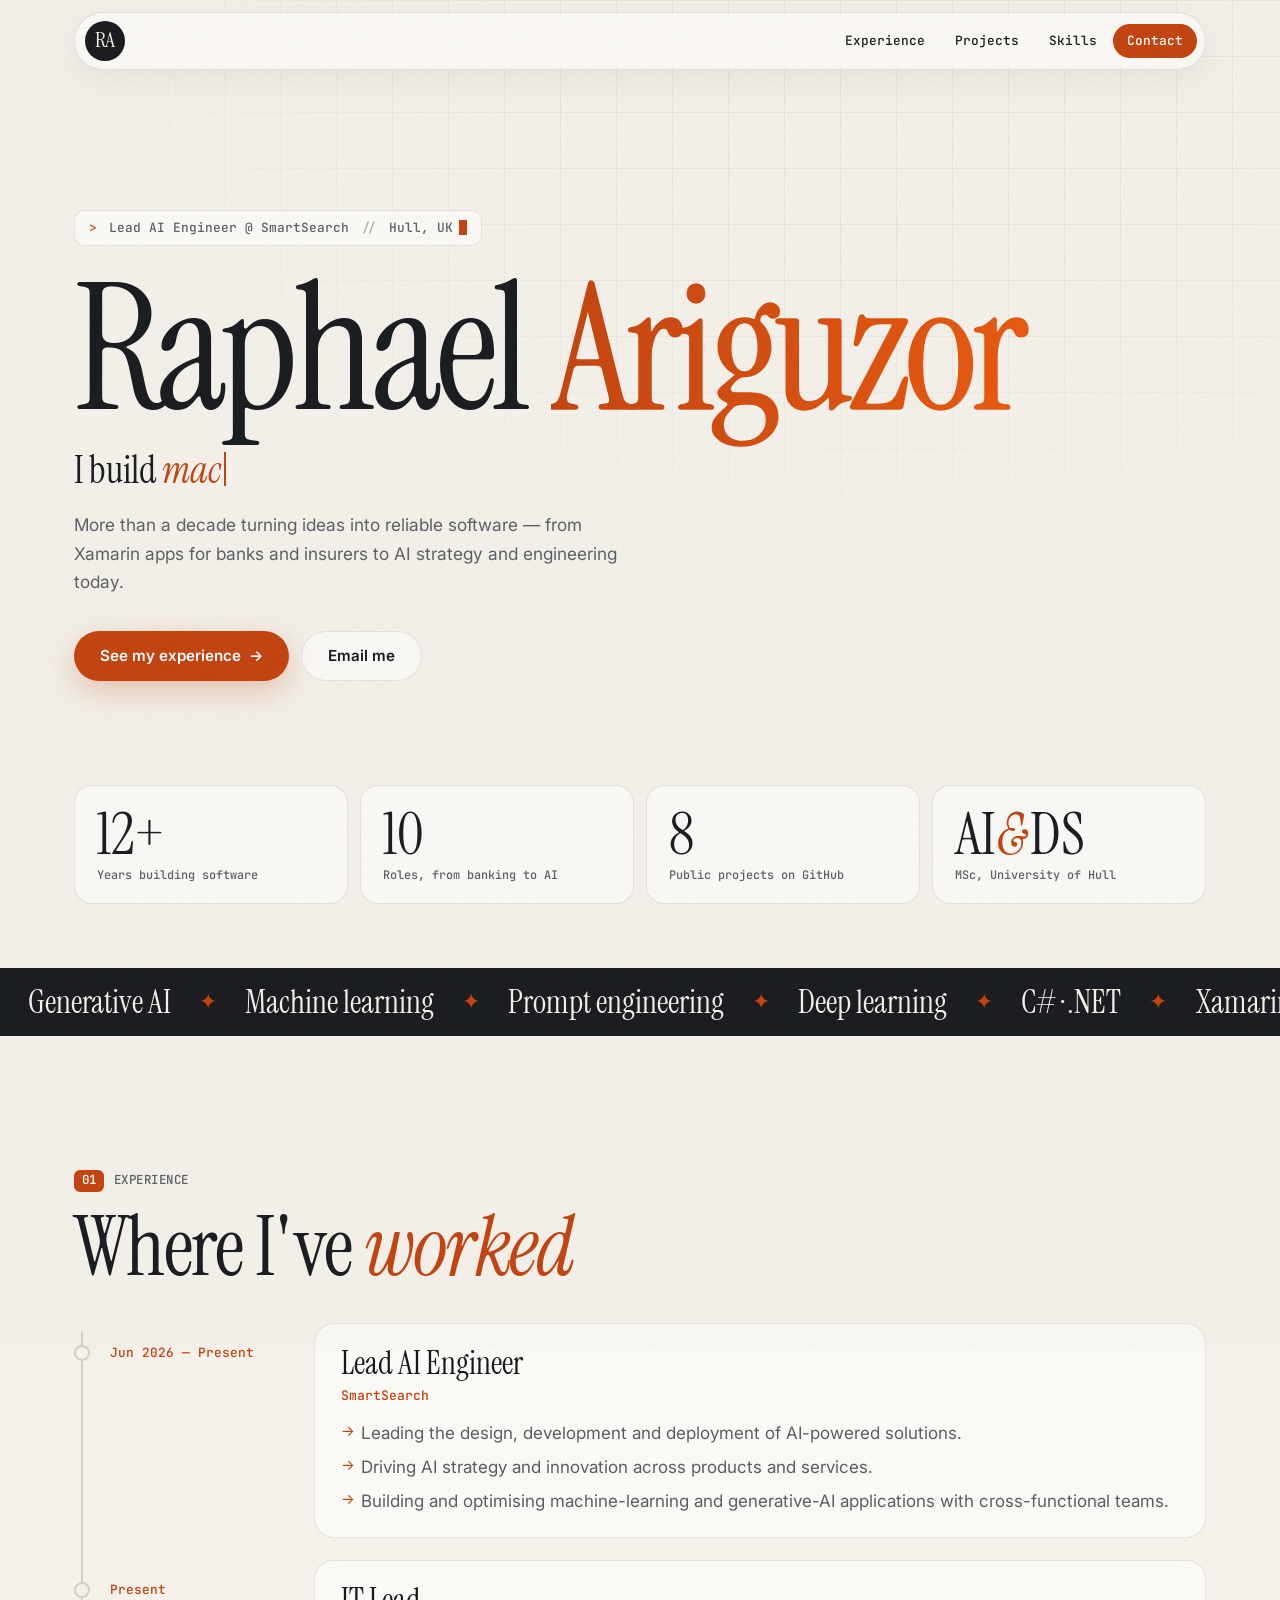
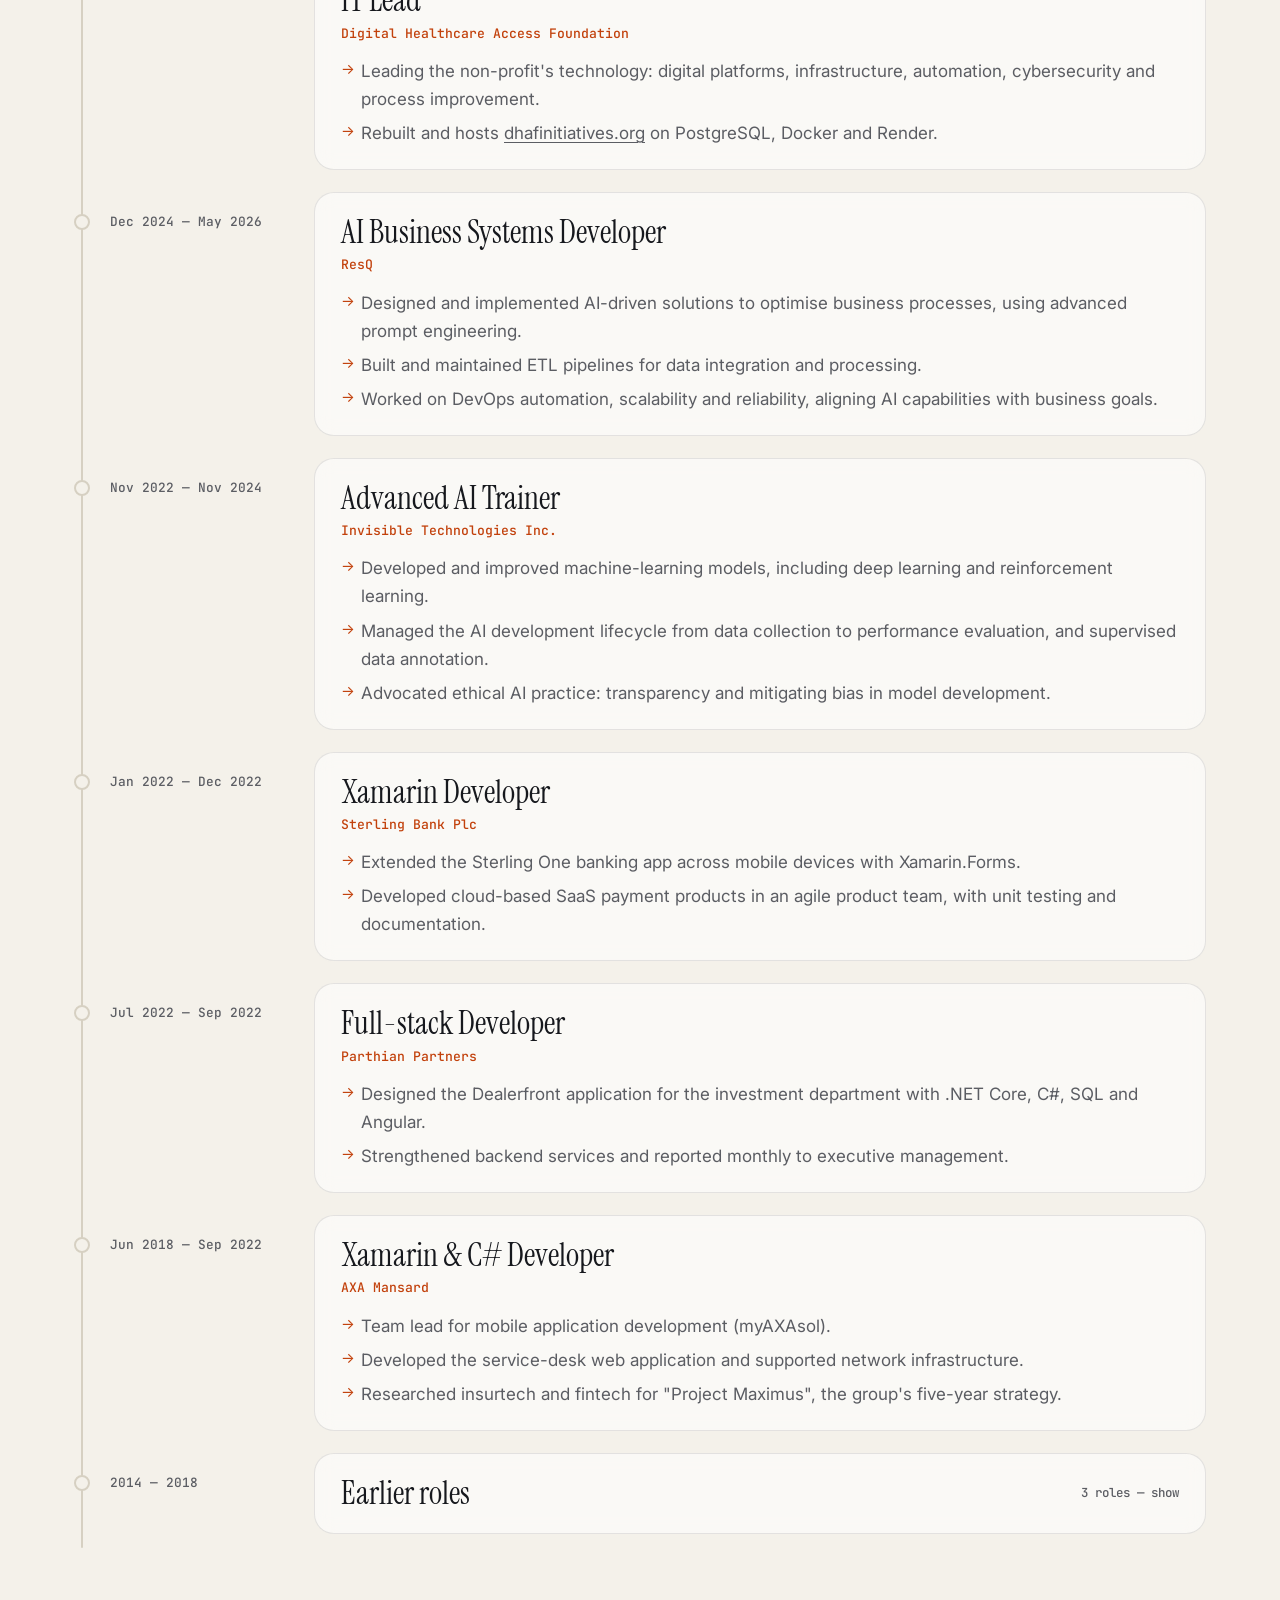
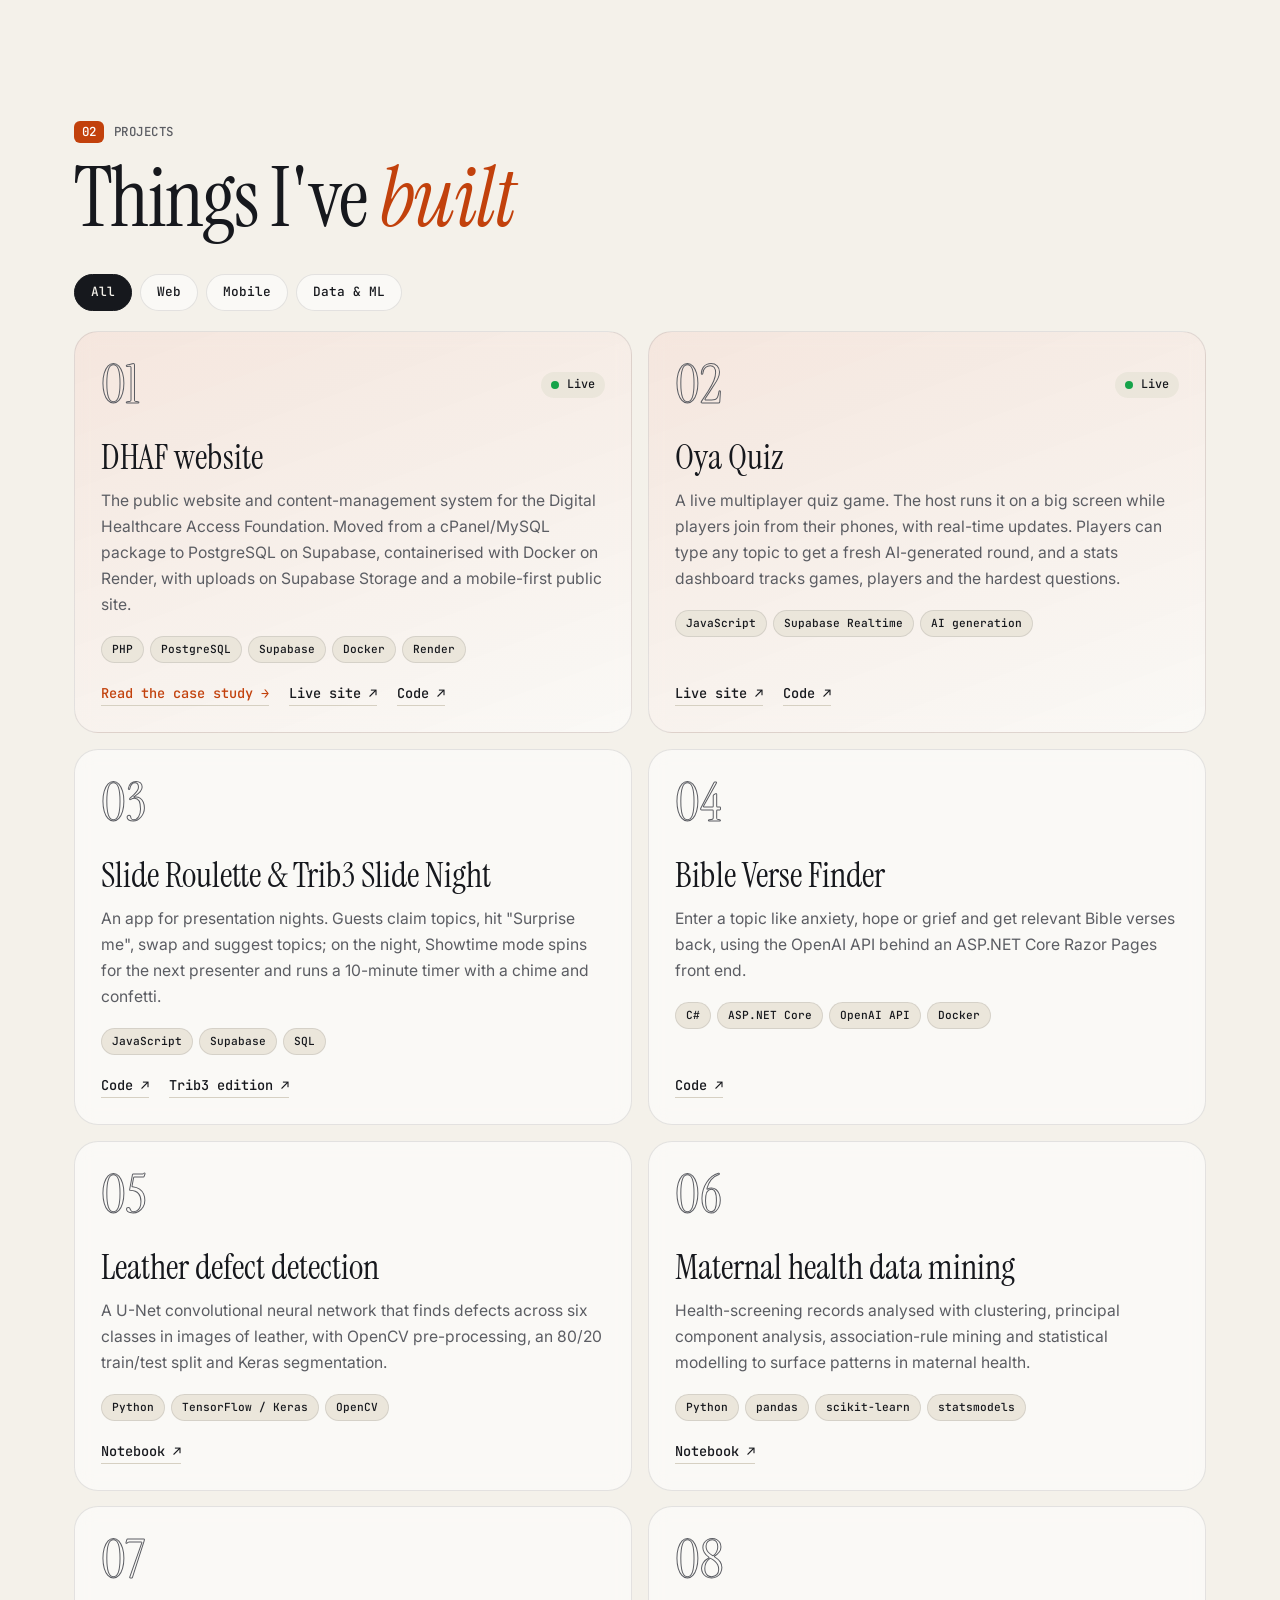
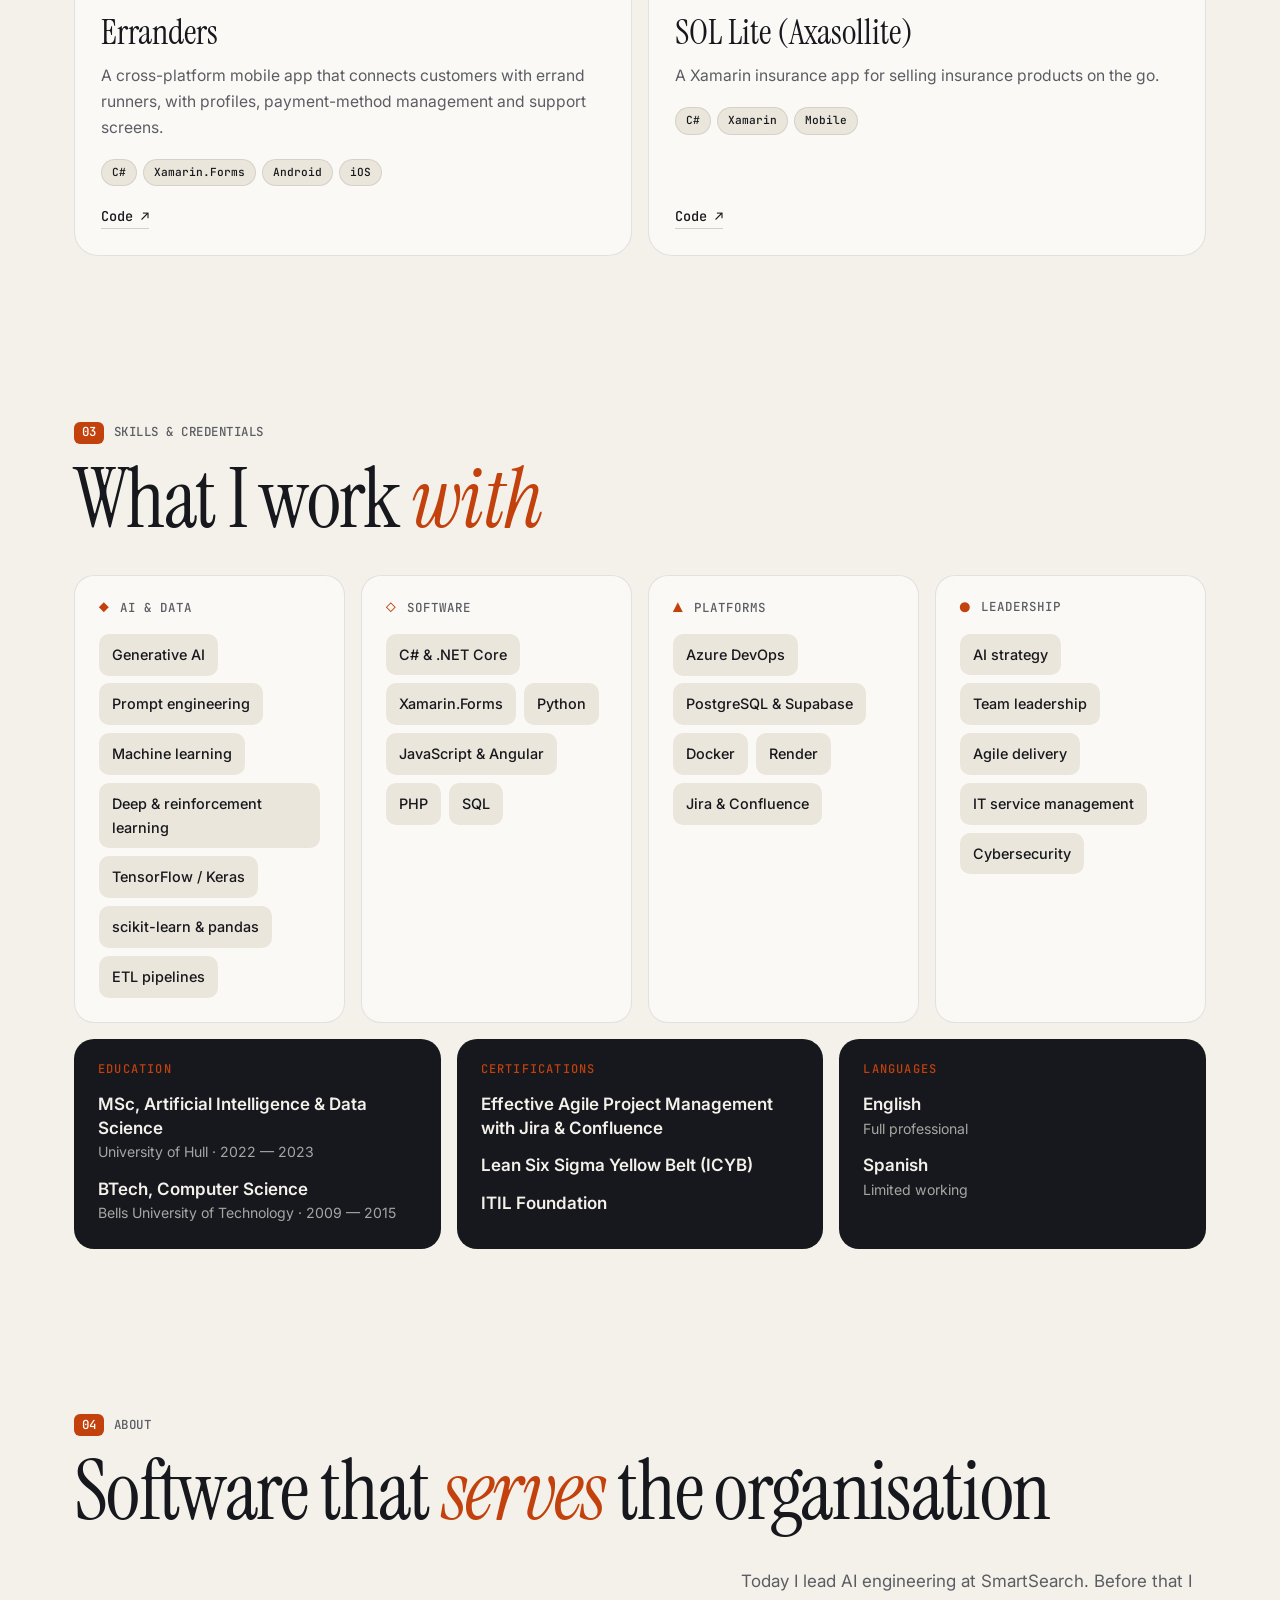
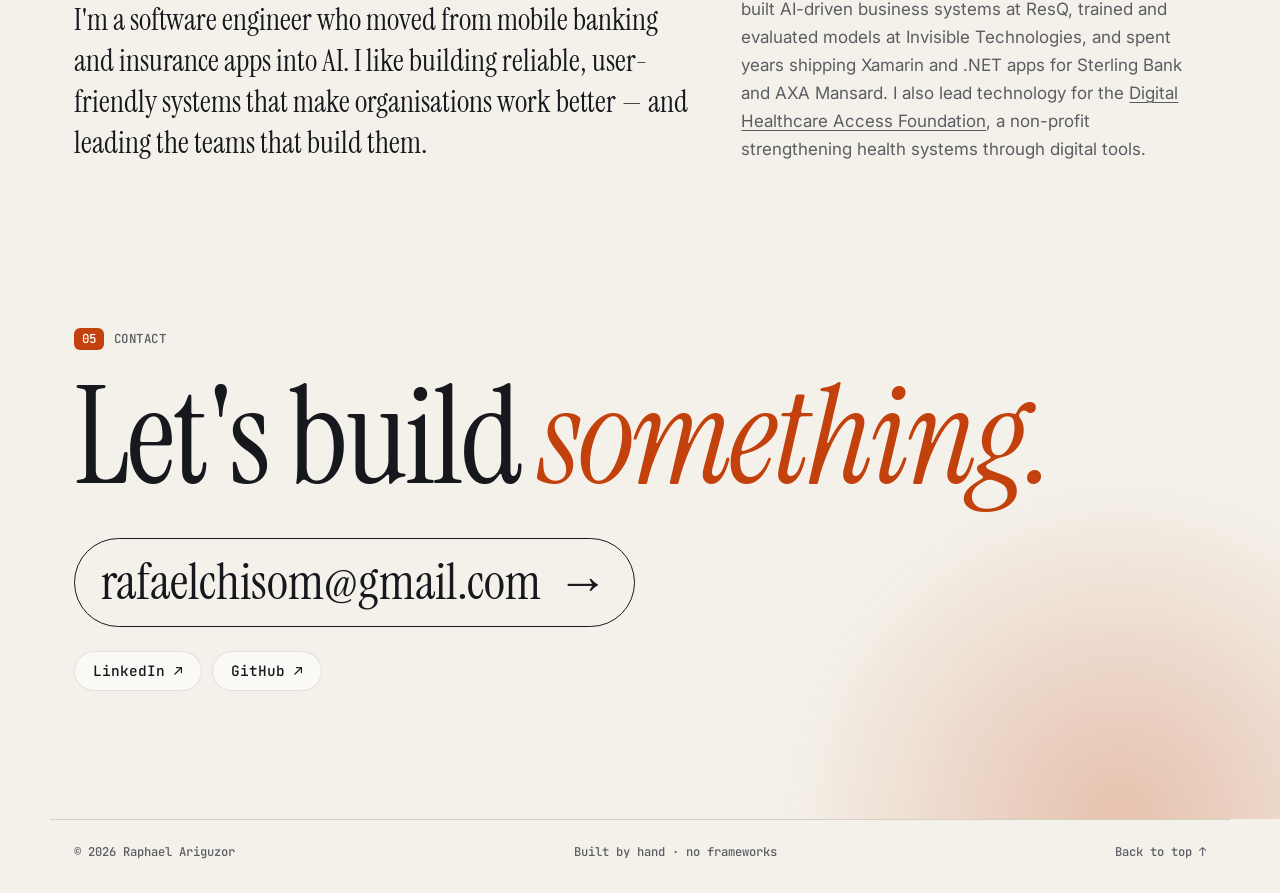
==== commit b4d53653: "Add DHAF platform case study with architecture decisions Co-Authored-By: Claude Opus 5.5 <noreply@an" ====
--- a/index.html
+++ b/index.html
@@ -187,6 +187,7 @@
           <p>The public website and content-management system for the Digital Healthcare Access Foundation. Moved from a cPanel/MySQL package to PostgreSQL on Supabase, containerised with Docker on Render, with uploads on Supabase Storage and a mobile-first public site.</p>
           <ul class="tags"><li>PHP</li><li>PostgreSQL</li><li>Supabase</li><li>Docker</li><li>Render</li></ul>
           <div class="p-links">
+            <a href="dhaf.html" class="p-case">Read the case study <span aria-hidden="true">→</span></a>
             <a href="https://dhafinitiatives.org" rel="noopener">Live site <span aria-hidden="true">↗</span></a>
             <a href="https://github.com/rafaelchisom/hsi-website" rel="noopener">Code <span aria-hidden="true">↗</span></a>
           </div>
--- a/styles.css
+++ b/styles.css
@@ -347,6 +347,75 @@
 .js [data-reveal].is-in { opacity: 1; transform: none; }
 .js .project[data-reveal].is-in { transform: perspective(900px) rotateX(var(--rx)) rotateY(var(--ry)); transition: opacity .8s var(--ease), transform .4s var(--ease), border-color .3s; }
 
+/* ── Case study pages ─────────────────────────────────────────────────── */
+code { font: 500 .86em/1 var(--mono); padding: 2px 6px; border-radius: 6px; background: var(--paper-2); }
+.case-hero { padding-top: clamp(56px, 9vw, 110px); }
+.case-title { font: 400 clamp(2.6rem, 7.5vw, 6.2rem)/.95 var(--serif); letter-spacing: -.025em; margin: 26px 0 22px; max-width: 15ch; }
+.case-hero .lede { max-width: 64ch; font-size: 1.12rem; }
+.case-meta { display: grid; grid-template-columns: repeat(3, minmax(0, 1fr)); gap: 0; margin: 40px 0 0; border-top: 1px solid var(--rule); }
+.case-meta div { padding: 16px 20px 0 0; }
+.case-meta div + div { padding-left: 20px; border-left: 1px solid var(--rule); }
+.case-meta dt { font: 500 .72rem/1 var(--mono); text-transform: uppercase; letter-spacing: .1em; color: var(--muted); margin-bottom: 8px; }
+.case-meta dd { margin: 0; font-weight: 500; }
+.case-meta .pulse { display: inline-block; vertical-align: 1px; margin-right: 6px; }
+.case-stats { margin-top: 40px; }
+
+.constraints { display: grid; grid-template-columns: repeat(2, minmax(0, 1fr)); gap: 16px; }
+.constraint { padding: 24px; border-radius: 20px; background: var(--glass); border: 1px solid var(--glass-line); -webkit-backdrop-filter: blur(10px); backdrop-filter: blur(10px); }
+.constraint h3 { font: 400 1.7rem/1.1 var(--serif); margin-bottom: 10px; }
+.constraint p { color: var(--muted); }
+
+.arch { margin: 0; padding: 20px; border-radius: 24px; background: var(--glass); border: 1px solid var(--glass-line); }
+.arch-scroll { overflow-x: auto; }
+.arch svg { display: block; width: 100%; min-width: 760px; height: auto; }
+.arch .zone { fill: none; stroke: var(--rule); stroke-width: 1.5; stroke-dasharray: 6 6; }
+.arch .z-t { font: 500 13px var(--mono); fill: var(--muted); letter-spacing: .08em; }
+.arch .node rect { fill: var(--paper); stroke: var(--rule); stroke-width: 1.5; }
+.arch .node.hot rect { stroke: var(--accent); stroke-width: 2; }
+.arch .node.locked rect { fill: var(--paper-2); stroke-dasharray: 4 4; }
+.arch .n-t { font: 400 21px var(--serif); fill: var(--ink); text-anchor: middle; }
+.arch .n-s { font: 500 12px var(--mono); fill: var(--muted); text-anchor: middle; }
+.arch .node.locked .n-t, .arch .node.locked .n-s { fill: var(--muted); }
+.arch .edge { fill: none; stroke: var(--muted); stroke-width: 1.6; }
+.arch .hot-edge { stroke: var(--accent); stroke-width: 2.4; }
+.arch .dash { stroke-dasharray: 5 5; }
+.arch .blocked { stroke: var(--rule); stroke-width: 2; stroke-dasharray: 2 6; }
+.arch .a-fill { fill: var(--muted); }
+.arch figcaption { margin-top: 14px; font: 500 .8rem/1.5 var(--mono); color: var(--muted); }
+
+.adrs { display: grid; gap: 16px; counter-reset: none; }
+.adr {
+  display: grid; grid-template-columns: 120px minmax(0, 1fr); gap: 4px 24px;
+  padding: 26px; border-radius: 22px; background: var(--glass); border: 1px solid var(--glass-line);
+  -webkit-backdrop-filter: blur(10px); backdrop-filter: blur(10px);
+}
+.adr:hover { border-color: color-mix(in srgb, var(--accent) 45%, transparent); }
+.adr-id { grid-row: span 2; font: 500 .8rem/1.4 var(--mono); color: var(--accent); padding-top: 8px; }
+.adr h3 { font: 400 clamp(1.5rem, 2.8vw, 2rem)/1.1 var(--serif); }
+.adr dl { margin: 14px 0 0; display: grid; gap: 12px; }
+.adr dl div { display: grid; grid-template-columns: 110px minmax(0, 1fr); gap: 16px; }
+.adr dt { font: 500 .72rem/1.9 var(--mono); text-transform: uppercase; letter-spacing: .1em; color: var(--muted); }
+.adr dd { margin: 0; color: var(--muted); }
+.adr dd em { font-style: normal; font-weight: 600; }
+
+.results { display: grid; grid-template-columns: minmax(0, 1.2fr) minmax(0, 1fr); gap: 16px; }
+.result-list { display: grid; gap: 12px; }
+.result-list li { padding: 18px 20px 18px 52px; position: relative; border-radius: 18px; background: var(--glass); border: 1px solid var(--glass-line); color: var(--muted); }
+.result-list li::before { content: "✓"; position: absolute; left: 18px; top: 17px; width: 22px; height: 22px; display: grid; place-items: center; border-radius: 50%; background: var(--accent); color: var(--accent-ink); font-size: .75rem; font-weight: 700; }
+.result-list strong { color: var(--ink); }
+.verify { padding: 26px; border-radius: 22px; background: var(--ink); color: var(--paper); align-self: start; }
+.verify h3 { font: 500 .75rem/1 var(--mono); text-transform: uppercase; letter-spacing: .1em; color: var(--accent); margin-bottom: 14px; }
+.verify p { opacity: .82; }
+
+.next { display: grid; grid-template-columns: repeat(2, minmax(0, 1fr)); gap: 16px; }
+.next li { display: flex; gap: 16px; padding: 22px; border-radius: 20px; border: 1px dashed var(--rule); }
+.next span { font: 400 2rem/1 var(--serif); color: var(--accent); }
+.case-end .contact-title { font-size: clamp(2.4rem, 7vw, 5.4rem); max-width: 16ch; }
+
+.p-case { color: var(--accent); }
+.scroll-hint { display: none; color: var(--accent); }
+@media (max-width: 800px) { .scroll-hint { display: inline; } }
+
 /* ── Responsive ───────────────────────────────────────────────────────── */
 @media (max-width: 900px) {
   .stats { grid-template-columns: repeat(2, minmax(0, 1fr)); }
@@ -357,6 +426,13 @@
   .j-when { padding-top: 2px; }
   .job::before { top: 4px; }
   .about-body { grid-template-columns: 1fr; gap: 20px; }
+  .constraints, .results, .next { grid-template-columns: 1fr; }
+  .case-meta { grid-template-columns: 1fr; }
+  .case-meta div, .case-meta div + div { padding: 14px 0; border-left: 0; }
+  .case-meta div + div { border-top: 1px solid var(--rule); }
+  .adr { grid-template-columns: 1fr; }
+  .adr-id { grid-row: auto; padding-top: 0; }
+  .adr dl div { grid-template-columns: 1fr; gap: 2px; }
 }
 
 @media (max-width: 560px) {
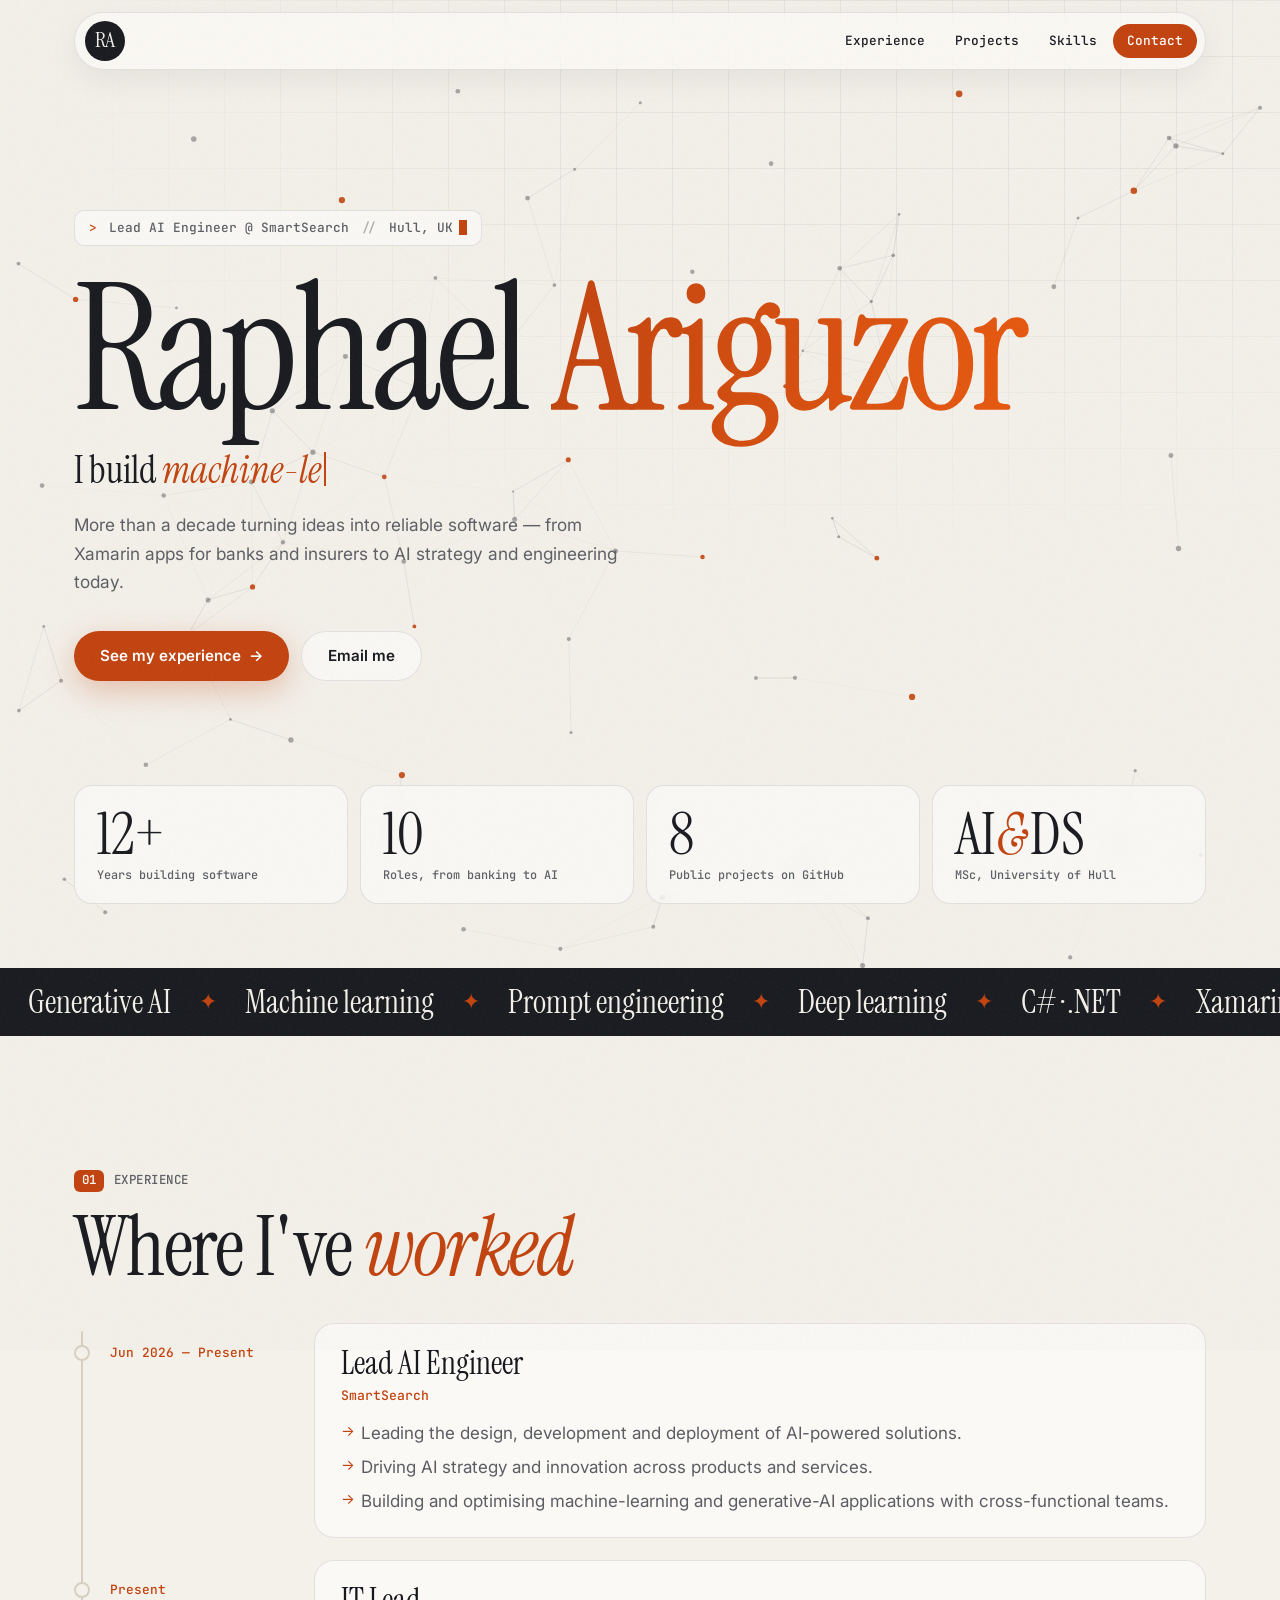
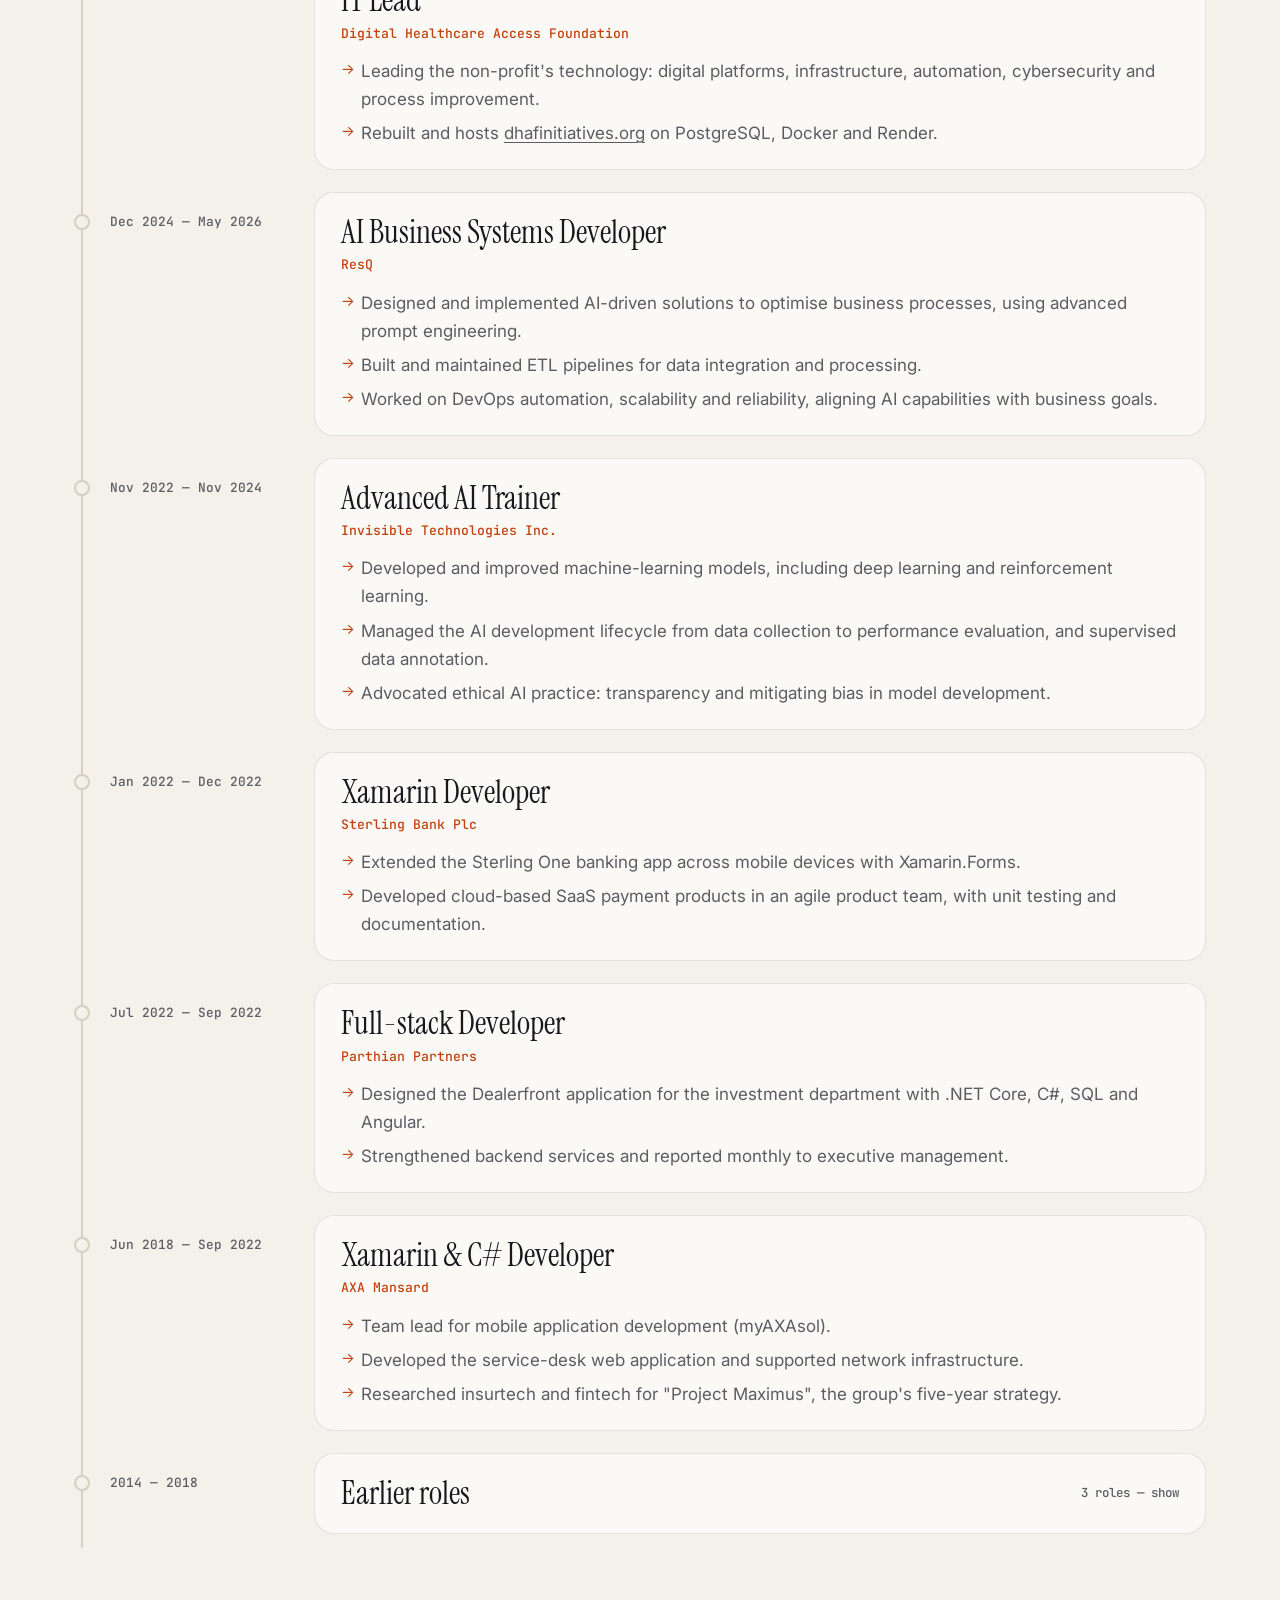
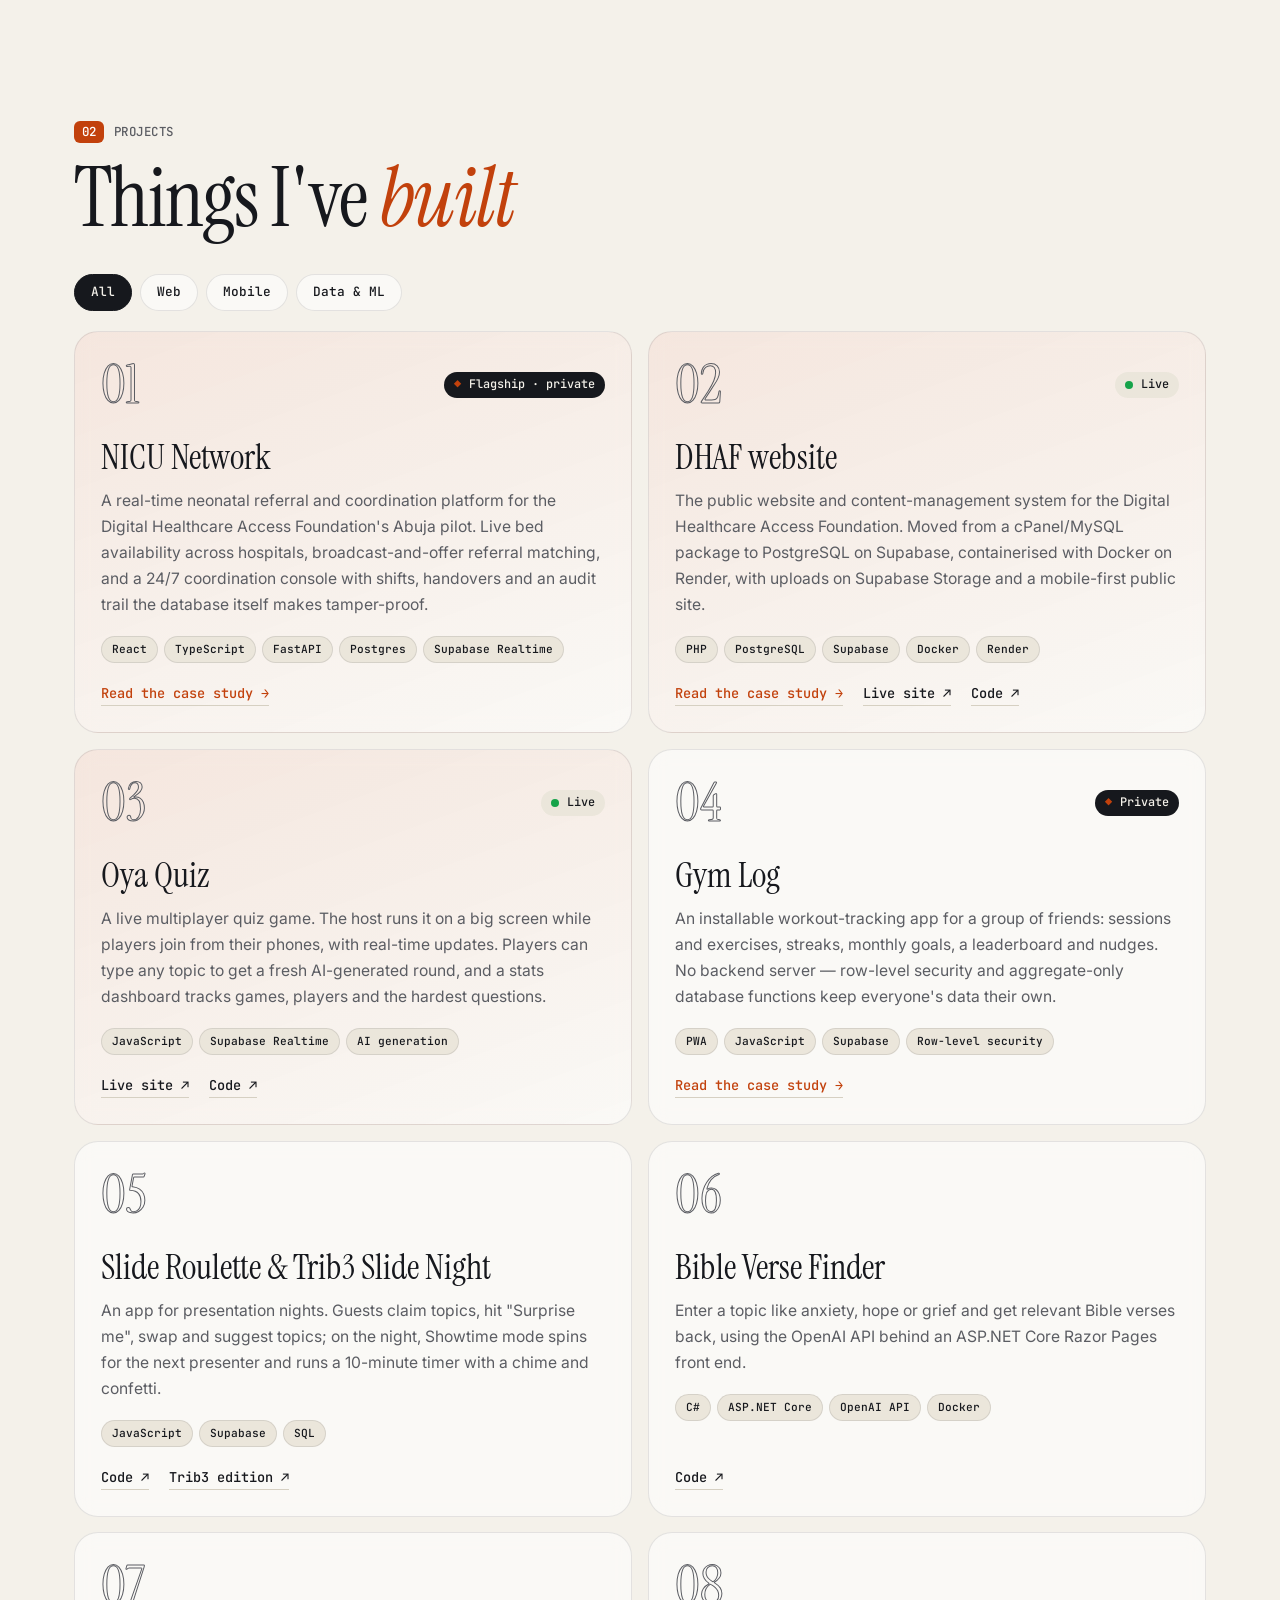
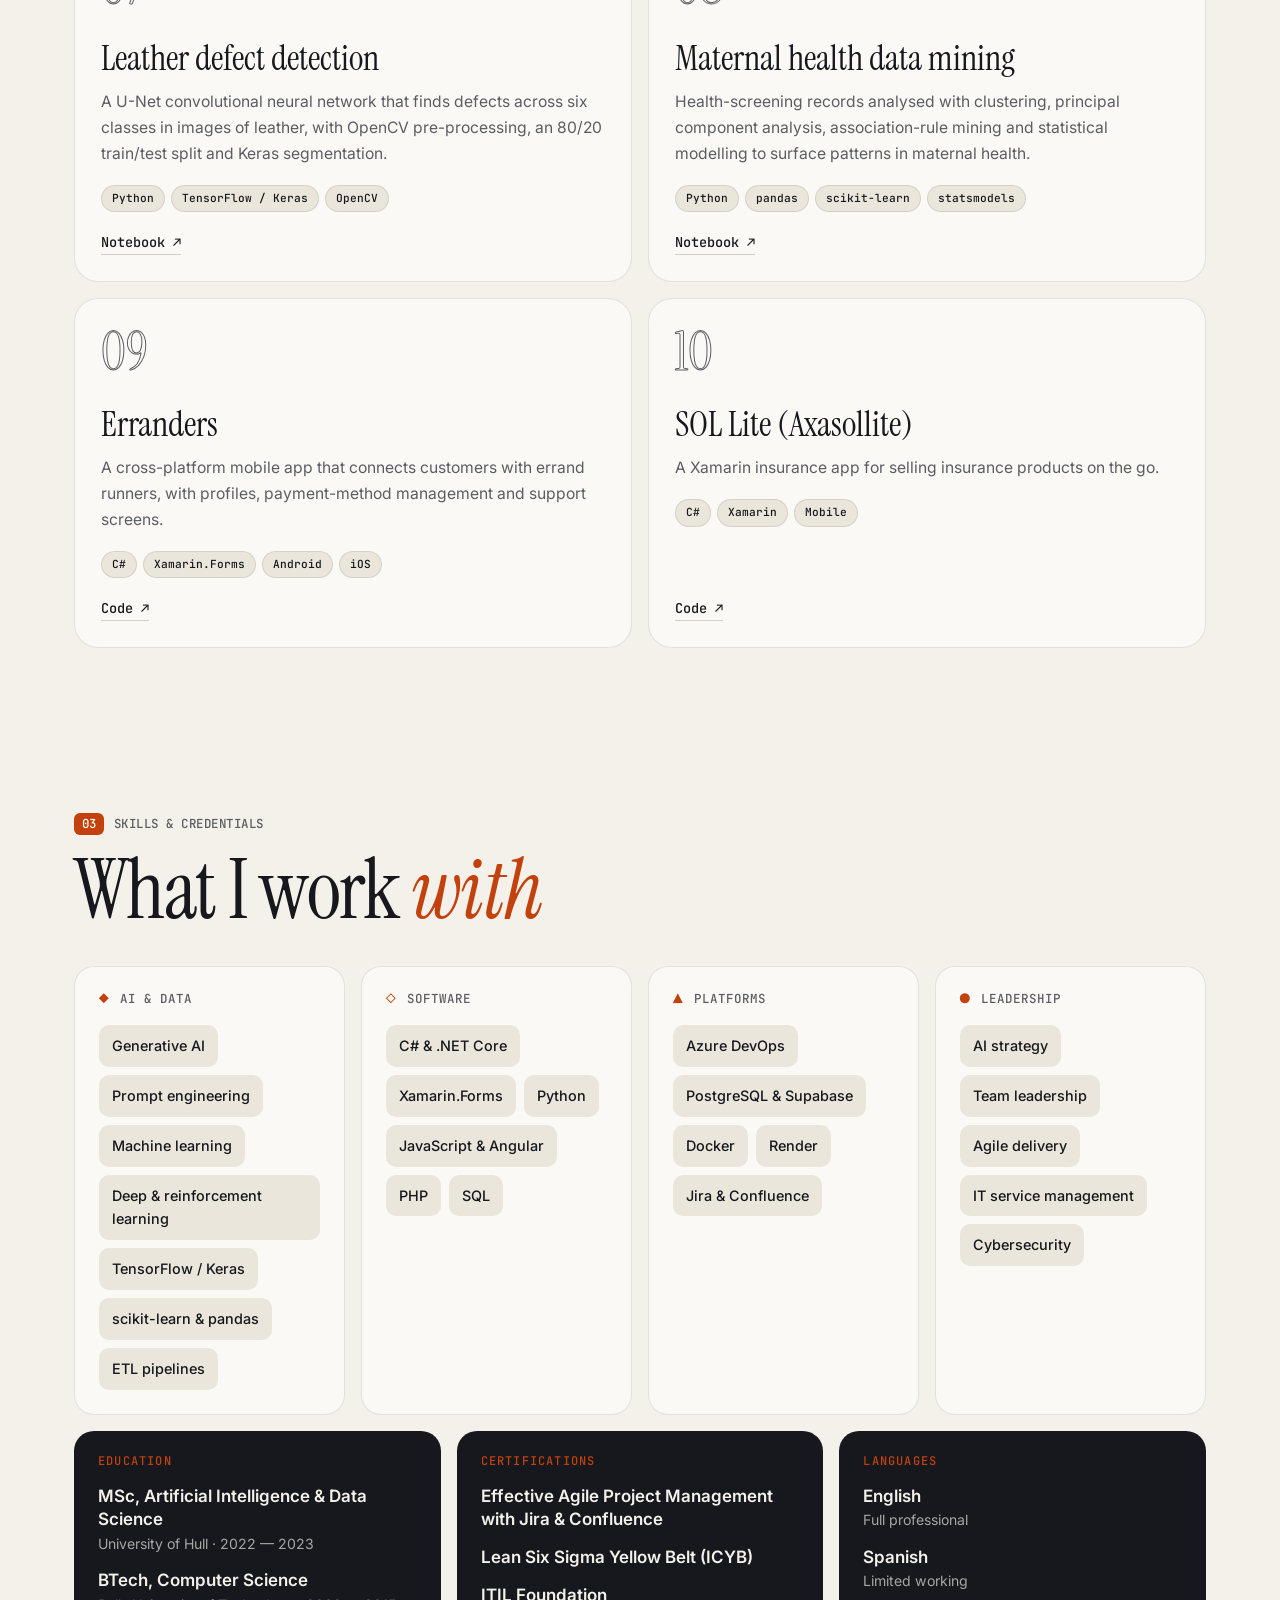
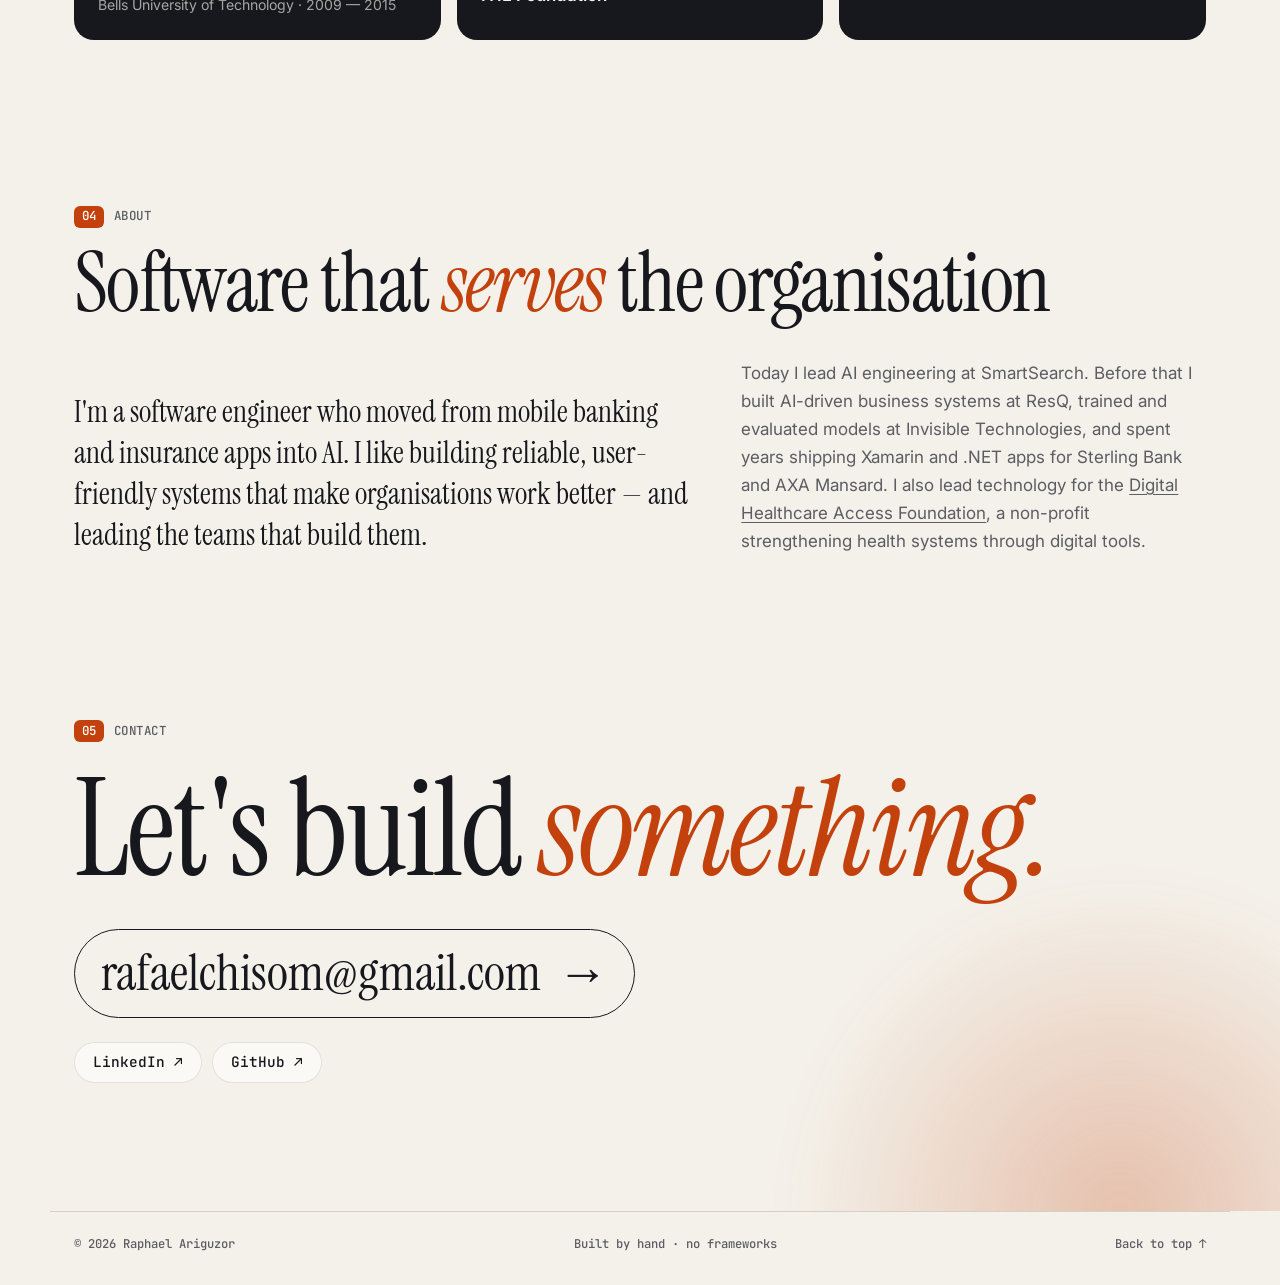
==== commit de63044e: "Add NICU Network and Gym Log case studies Co-Authored-By: Claude Opus 5.5 <noreply@anthropic.com>" ====
--- a/index.html
+++ b/index.html
@@ -182,7 +182,17 @@
 
       <ul class="projects">
         <li class="project feature" data-tags="web" data-reveal>
-          <div class="p-top"><span class="p-num">01</span><span class="p-live"><span class="pulse" aria-hidden="true"></span>Live</span></div>
+          <div class="p-top"><span class="p-num">01</span><span class="p-live p-private"><span aria-hidden="true">◆</span>Flagship · private</span></div>
+          <h3>NICU Network</h3>
+          <p>A real-time neonatal referral and coordination platform for the Digital Healthcare Access Foundation's Abuja pilot. Live bed availability across hospitals, broadcast-and-offer referral matching, and a 24/7 coordination console with shifts, handovers and an audit trail the database itself makes tamper-proof.</p>
+          <ul class="tags"><li>React</li><li>TypeScript</li><li>FastAPI</li><li>Postgres</li><li>Supabase Realtime</li></ul>
+          <div class="p-links">
+            <a href="nicu.html" class="p-case">Read the case study <span aria-hidden="true">→</span></a>
+          </div>
+        </li>
+
+        <li class="project feature" data-tags="web" data-reveal>
+          <div class="p-top"><span class="p-num">02</span><span class="p-live"><span class="pulse" aria-hidden="true"></span>Live</span></div>
           <h3>DHAF website</h3>
           <p>The public website and content-management system for the Digital Healthcare Access Foundation. Moved from a cPanel/MySQL package to PostgreSQL on Supabase, containerised with Docker on Render, with uploads on Supabase Storage and a mobile-first public site.</p>
           <ul class="tags"><li>PHP</li><li>PostgreSQL</li><li>Supabase</li><li>Docker</li><li>Render</li></ul>
@@ -194,7 +204,7 @@
         </li>
 
         <li class="project feature" data-tags="web" data-reveal>
-          <div class="p-top"><span class="p-num">02</span><span class="p-live"><span class="pulse" aria-hidden="true"></span>Live</span></div>
+          <div class="p-top"><span class="p-num">03</span><span class="p-live"><span class="pulse" aria-hidden="true"></span>Live</span></div>
           <h3>Oya Quiz</h3>
           <p>A live multiplayer quiz game. The host runs it on a big screen while players join from their phones, with real-time updates. Players can type any topic to get a fresh AI-generated round, and a stats dashboard tracks games, players and the hardest questions.</p>
           <ul class="tags"><li>JavaScript</li><li>Supabase Realtime</li><li>AI generation</li></ul>
@@ -204,8 +214,18 @@
           </div>
         </li>
 
+        <li class="project" data-tags="web mobile" data-reveal>
+          <div class="p-top"><span class="p-num">04</span><span class="p-live p-private"><span aria-hidden="true">◆</span>Private</span></div>
+          <h3>Gym Log</h3>
+          <p>An installable workout-tracking app for a group of friends: sessions and exercises, streaks, monthly goals, a leaderboard and nudges. No backend server — row-level security and aggregate-only database functions keep everyone's data their own.</p>
+          <ul class="tags"><li>PWA</li><li>JavaScript</li><li>Supabase</li><li>Row-level security</li></ul>
+          <div class="p-links">
+            <a href="gym-log.html" class="p-case">Read the case study <span aria-hidden="true">→</span></a>
+          </div>
+        </li>
+
         <li class="project" data-tags="web" data-reveal>
-          <div class="p-top"><span class="p-num">03</span></div>
+          <div class="p-top"><span class="p-num">05</span></div>
           <h3>Slide Roulette &amp; Trib3 Slide Night</h3>
           <p>An app for presentation nights. Guests claim topics, hit "Surprise me", swap and suggest topics; on the night, Showtime mode spins for the next presenter and runs a 10-minute timer with a chime and confetti.</p>
           <ul class="tags"><li>JavaScript</li><li>Supabase</li><li>SQL</li></ul>
@@ -216,7 +236,7 @@
         </li>
 
         <li class="project" data-tags="web" data-reveal>
-          <div class="p-top"><span class="p-num">04</span></div>
+          <div class="p-top"><span class="p-num">06</span></div>
           <h3>Bible Verse Finder</h3>
           <p>Enter a topic like anxiety, hope or grief and get relevant Bible verses back, using the OpenAI API behind an ASP.NET Core Razor Pages front end.</p>
           <ul class="tags"><li>C#</li><li>ASP.NET Core</li><li>OpenAI API</li><li>Docker</li></ul>
@@ -226,7 +246,7 @@
         </li>
 
         <li class="project" data-tags="data" data-reveal>
-          <div class="p-top"><span class="p-num">05</span></div>
+          <div class="p-top"><span class="p-num">07</span></div>
           <h3>Leather defect detection</h3>
           <p>A U-Net convolutional neural network that finds defects across six classes in images of leather, with OpenCV pre-processing, an 80/20 train/test split and Keras segmentation.</p>
           <ul class="tags"><li>Python</li><li>TensorFlow / Keras</li><li>OpenCV</li></ul>
@@ -236,7 +256,7 @@
         </li>
 
         <li class="project" data-tags="data" data-reveal>
-          <div class="p-top"><span class="p-num">06</span></div>
+          <div class="p-top"><span class="p-num">08</span></div>
           <h3>Maternal health data mining</h3>
           <p>Health-screening records analysed with clustering, principal component analysis, association-rule mining and statistical modelling to surface patterns in maternal health.</p>
           <ul class="tags"><li>Python</li><li>pandas</li><li>scikit-learn</li><li>statsmodels</li></ul>
@@ -246,7 +266,7 @@
         </li>
 
         <li class="project" data-tags="mobile" data-reveal>
-          <div class="p-top"><span class="p-num">07</span></div>
+          <div class="p-top"><span class="p-num">09</span></div>
           <h3>Erranders</h3>
           <p>A cross-platform mobile app that connects customers with errand runners, with profiles, payment-method management and support screens.</p>
           <ul class="tags"><li>C#</li><li>Xamarin.Forms</li><li>Android</li><li>iOS</li></ul>
@@ -256,7 +276,7 @@
         </li>
 
         <li class="project" data-tags="mobile" data-reveal>
-          <div class="p-top"><span class="p-num">08</span></div>
+          <div class="p-top"><span class="p-num">10</span></div>
           <h3>SOL Lite (Axasollite)</h3>
           <p>A Xamarin insurance app for selling insurance products on the go.</p>
           <ul class="tags"><li>C#</li><li>Xamarin</li><li>Mobile</li></ul>
--- a/styles.css
+++ b/styles.css
@@ -413,6 +413,8 @@
 .case-end .contact-title { font-size: clamp(2.4rem, 7vw, 5.4rem); max-width: 16ch; }
 
 .p-case { color: var(--accent); }
+.p-private { background: var(--ink); color: var(--paper); }
+.p-private span { color: var(--accent); }
 .scroll-hint { display: none; color: var(--accent); }
 @media (max-width: 800px) { .scroll-hint { display: inline; } }
 
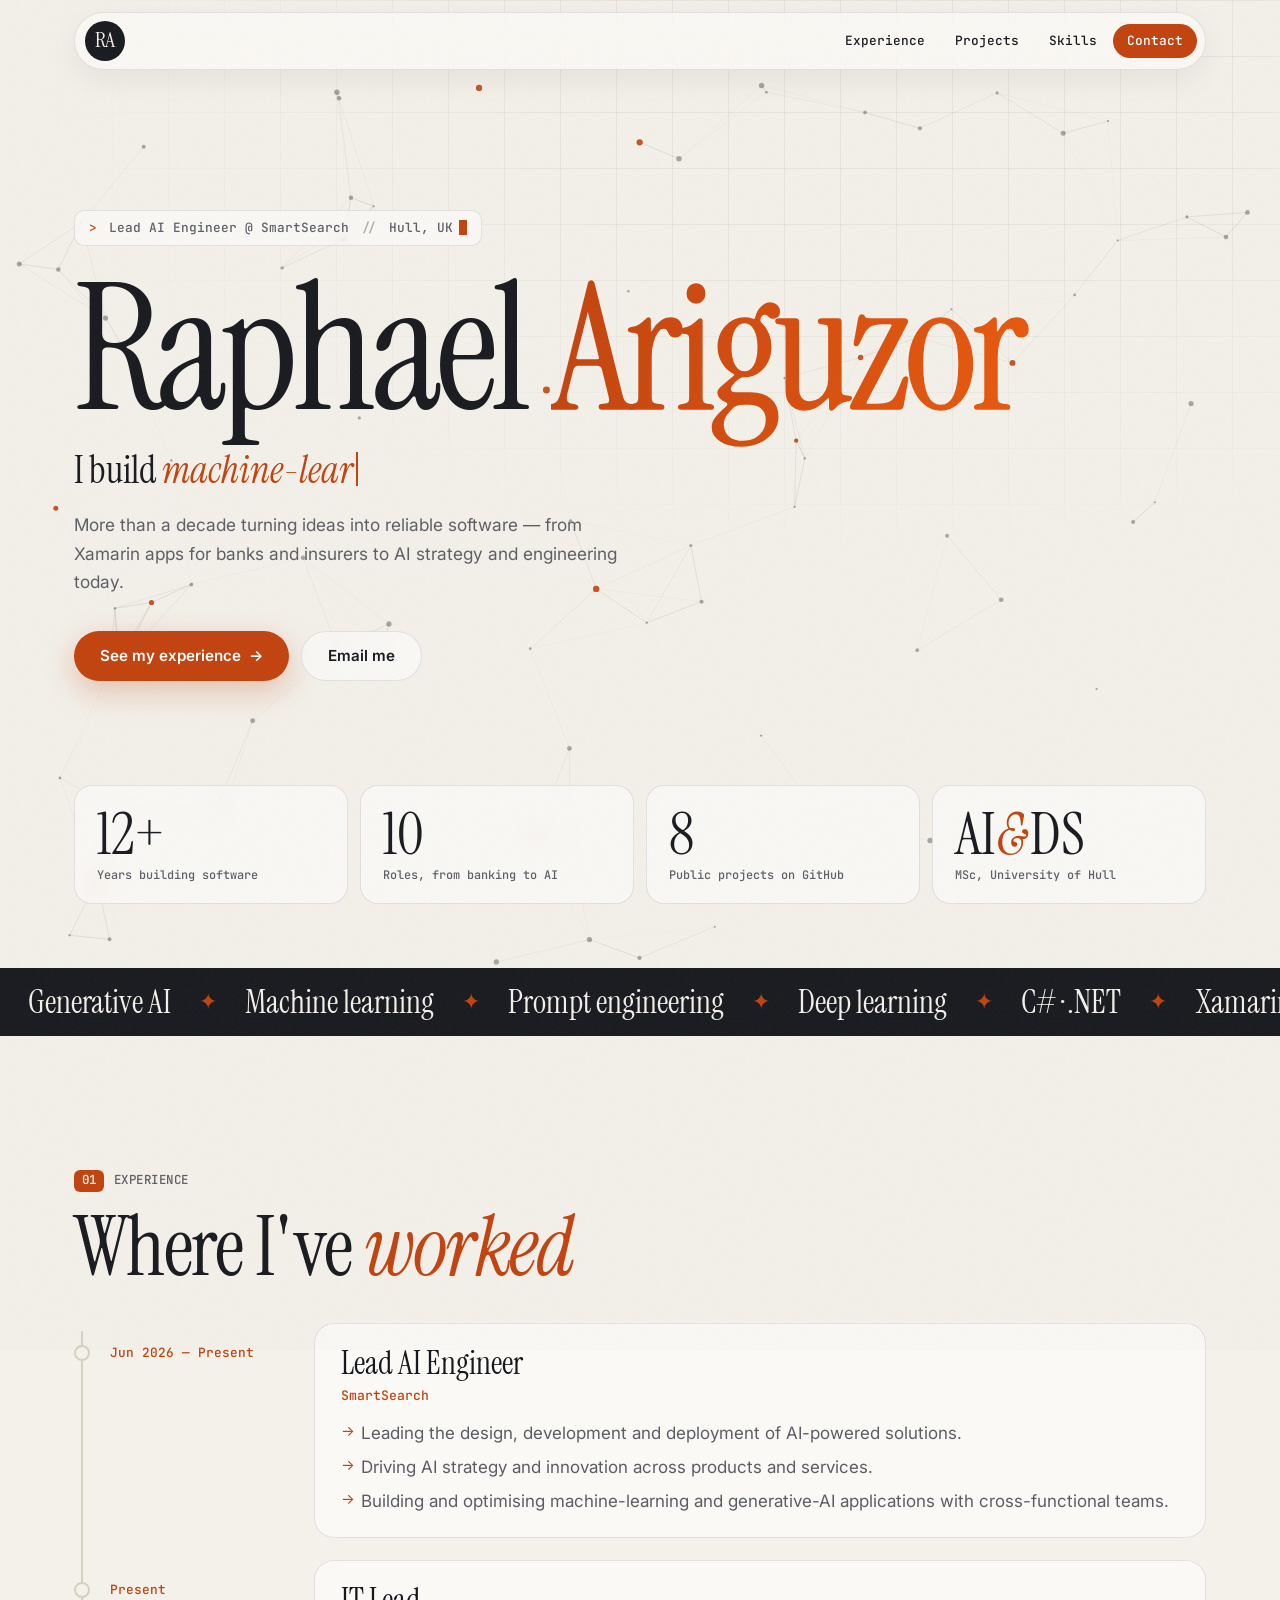
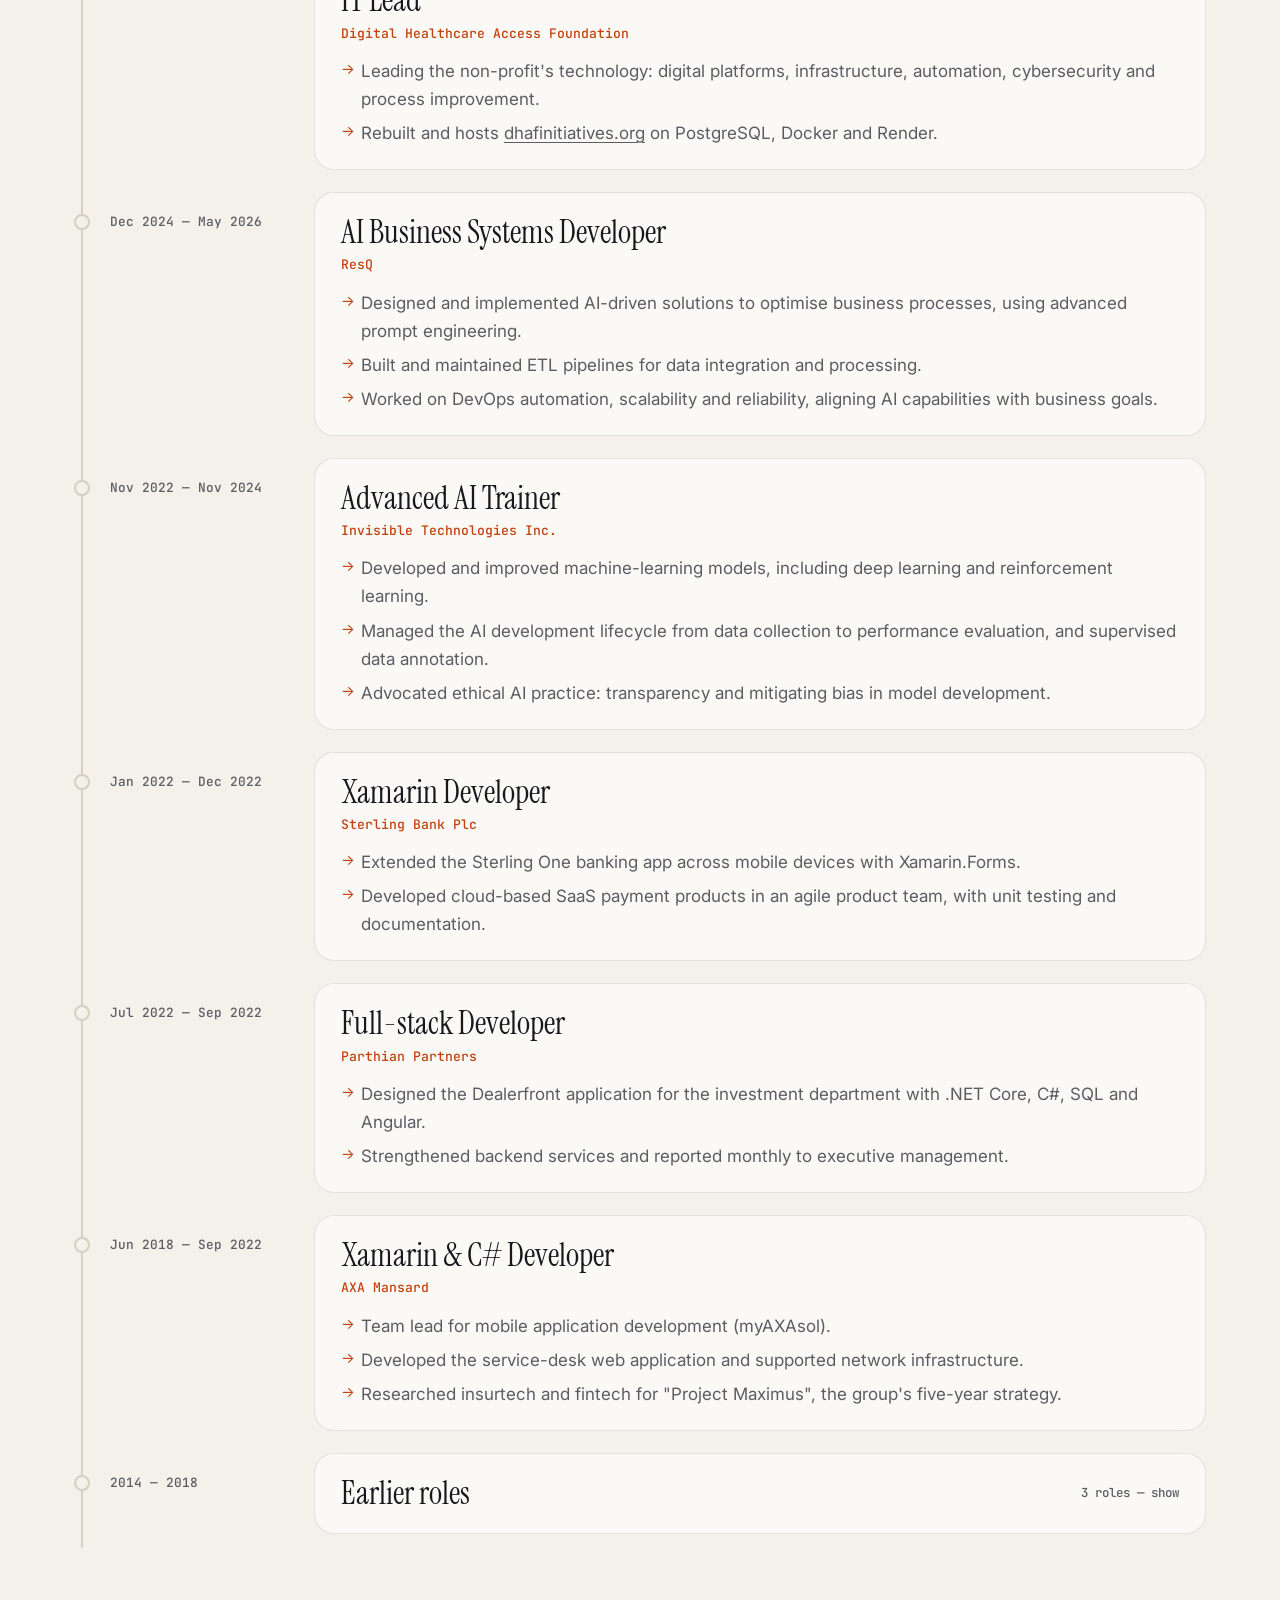
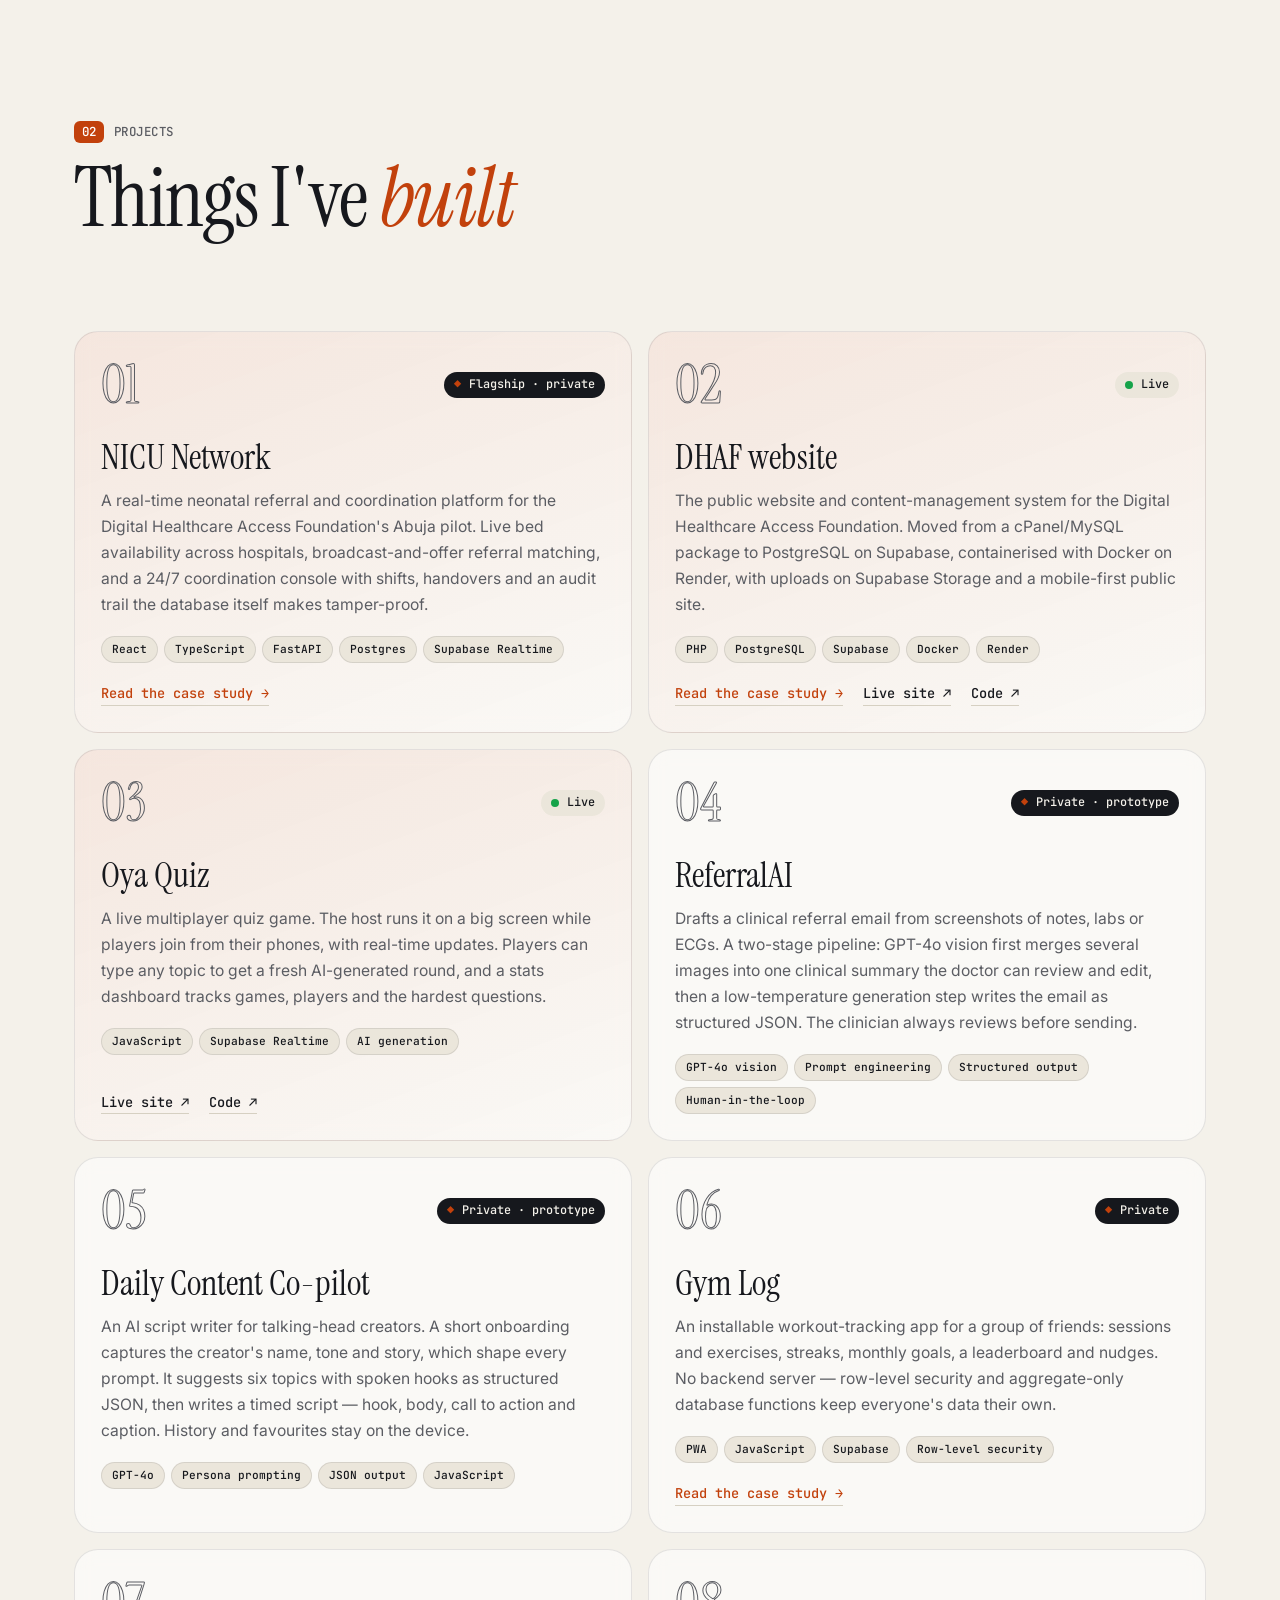
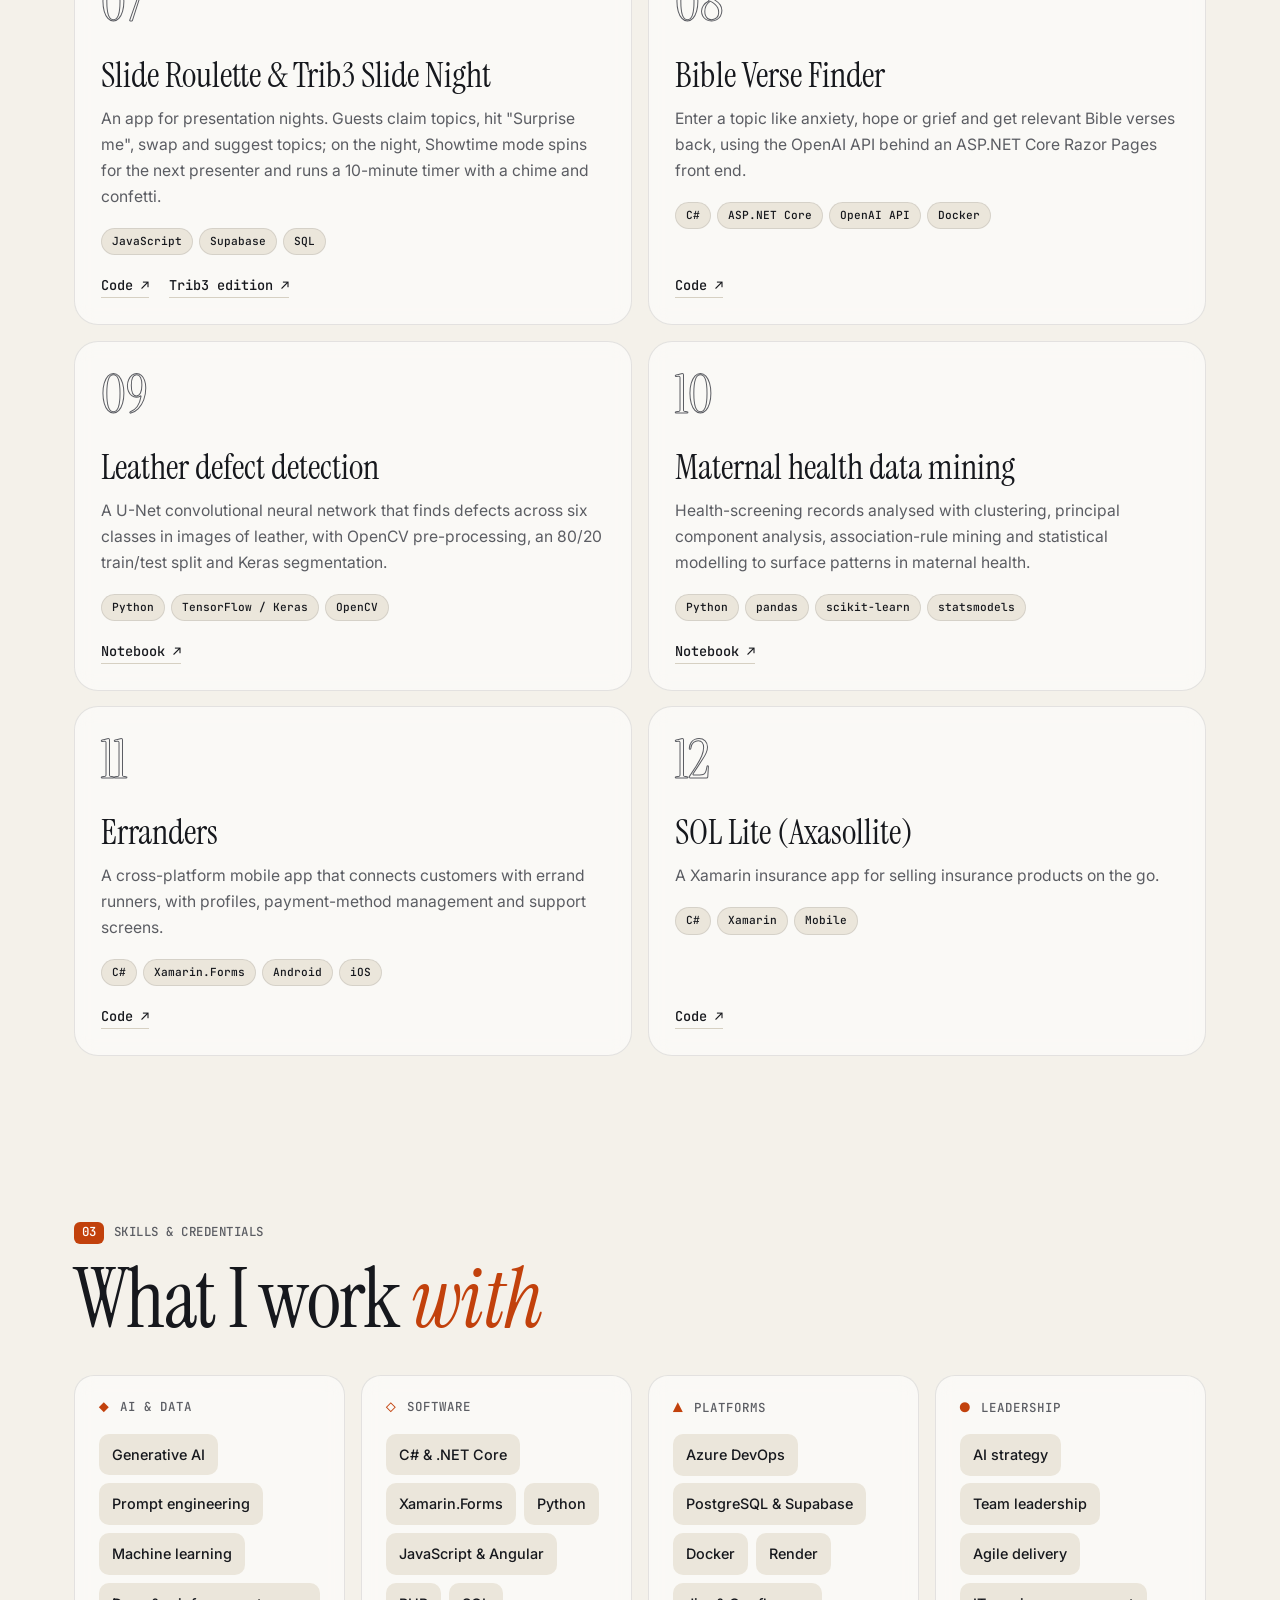
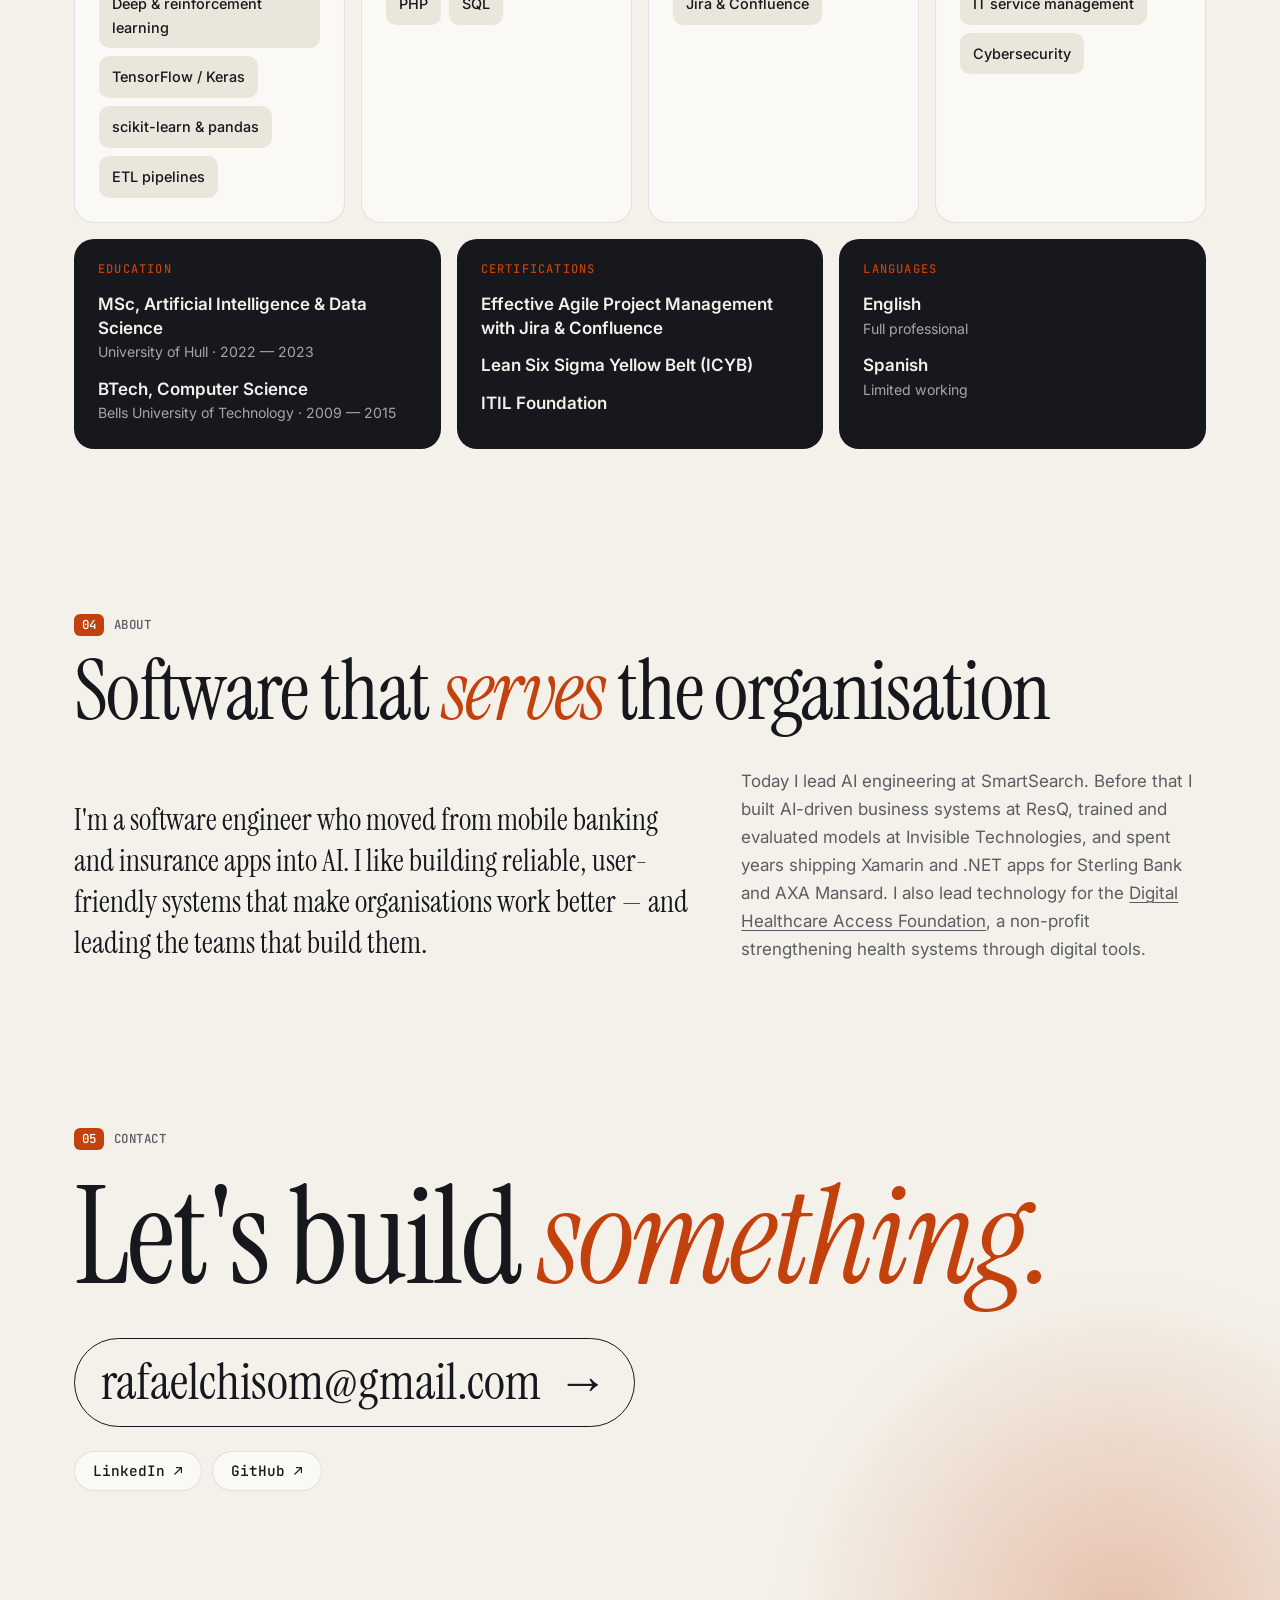
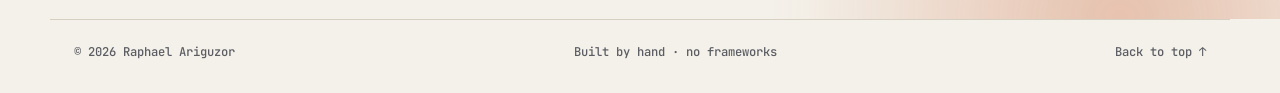
==== commit 0b89327d: "Add ReferralAI and Daily Content Co-pilot, and an AI project filter Co-Authored-By: Claude Opus 5.5 " ====
--- a/index.html
+++ b/index.html
@@ -175,6 +175,7 @@
 
       <div class="filters" role="group" aria-label="Filter projects" data-reveal>
         <button type="button" class="chip is-on" data-filter="all" aria-pressed="true">All</button>
+        <button type="button" class="chip" data-filter="ai" aria-pressed="false">AI</button>
         <button type="button" class="chip" data-filter="web" aria-pressed="false">Web</button>
         <button type="button" class="chip" data-filter="mobile" aria-pressed="false">Mobile</button>
         <button type="button" class="chip" data-filter="data" aria-pressed="false">Data &amp; ML</button>
@@ -203,7 +204,7 @@
           </div>
         </li>
 
-        <li class="project feature" data-tags="web" data-reveal>
+        <li class="project feature" data-tags="web ai" data-reveal>
           <div class="p-top"><span class="p-num">03</span><span class="p-live"><span class="pulse" aria-hidden="true"></span>Live</span></div>
           <h3>Oya Quiz</h3>
           <p>A live multiplayer quiz game. The host runs it on a big screen while players join from their phones, with real-time updates. Players can type any topic to get a fresh AI-generated round, and a stats dashboard tracks games, players and the hardest questions.</p>
@@ -214,8 +215,22 @@
           </div>
         </li>
 
+        <li class="project" data-tags="web ai" data-reveal>
+          <div class="p-top"><span class="p-num">04</span><span class="p-live p-private"><span aria-hidden="true">◆</span>Private · prototype</span></div>
+          <h3>ReferralAI</h3>
+          <p>Drafts a clinical referral email from screenshots of notes, labs or ECGs. A two-stage pipeline: GPT-4o vision first merges several images into one clinical summary the doctor can review and edit, then a low-temperature generation step writes the email as structured JSON. The clinician always reviews before sending.</p>
+          <ul class="tags"><li>GPT-4o vision</li><li>Prompt engineering</li><li>Structured output</li><li>Human-in-the-loop</li></ul>
+        </li>
+
+        <li class="project" data-tags="web ai" data-reveal>
+          <div class="p-top"><span class="p-num">05</span><span class="p-live p-private"><span aria-hidden="true">◆</span>Private · prototype</span></div>
+          <h3>Daily Content Co-pilot</h3>
+          <p>An AI script writer for talking-head creators. A short onboarding captures the creator's name, tone and story, which shape every prompt. It suggests six topics with spoken hooks as structured JSON, then writes a timed script — hook, body, call to action and caption. History and favourites stay on the device.</p>
+          <ul class="tags"><li>GPT-4o</li><li>Persona prompting</li><li>JSON output</li><li>JavaScript</li></ul>
+        </li>
+
         <li class="project" data-tags="web mobile" data-reveal>
-          <div class="p-top"><span class="p-num">04</span><span class="p-live p-private"><span aria-hidden="true">◆</span>Private</span></div>
+          <div class="p-top"><span class="p-num">06</span><span class="p-live p-private"><span aria-hidden="true">◆</span>Private</span></div>
           <h3>Gym Log</h3>
           <p>An installable workout-tracking app for a group of friends: sessions and exercises, streaks, monthly goals, a leaderboard and nudges. No backend server — row-level security and aggregate-only database functions keep everyone's data their own.</p>
           <ul class="tags"><li>PWA</li><li>JavaScript</li><li>Supabase</li><li>Row-level security</li></ul>
@@ -225,7 +240,7 @@
         </li>
 
         <li class="project" data-tags="web" data-reveal>
-          <div class="p-top"><span class="p-num">05</span></div>
+          <div class="p-top"><span class="p-num">07</span></div>
           <h3>Slide Roulette &amp; Trib3 Slide Night</h3>
           <p>An app for presentation nights. Guests claim topics, hit "Surprise me", swap and suggest topics; on the night, Showtime mode spins for the next presenter and runs a 10-minute timer with a chime and confetti.</p>
           <ul class="tags"><li>JavaScript</li><li>Supabase</li><li>SQL</li></ul>
@@ -235,8 +250,8 @@
           </div>
         </li>
 
-        <li class="project" data-tags="web" data-reveal>
-          <div class="p-top"><span class="p-num">06</span></div>
+        <li class="project" data-tags="web ai" data-reveal>
+          <div class="p-top"><span class="p-num">08</span></div>
           <h3>Bible Verse Finder</h3>
           <p>Enter a topic like anxiety, hope or grief and get relevant Bible verses back, using the OpenAI API behind an ASP.NET Core Razor Pages front end.</p>
           <ul class="tags"><li>C#</li><li>ASP.NET Core</li><li>OpenAI API</li><li>Docker</li></ul>
@@ -246,7 +261,7 @@
         </li>
 
         <li class="project" data-tags="data" data-reveal>
-          <div class="p-top"><span class="p-num">07</span></div>
+          <div class="p-top"><span class="p-num">09</span></div>
           <h3>Leather defect detection</h3>
           <p>A U-Net convolutional neural network that finds defects across six classes in images of leather, with OpenCV pre-processing, an 80/20 train/test split and Keras segmentation.</p>
           <ul class="tags"><li>Python</li><li>TensorFlow / Keras</li><li>OpenCV</li></ul>
@@ -256,7 +271,7 @@
         </li>
 
         <li class="project" data-tags="data" data-reveal>
-          <div class="p-top"><span class="p-num">08</span></div>
+          <div class="p-top"><span class="p-num">10</span></div>
           <h3>Maternal health data mining</h3>
           <p>Health-screening records analysed with clustering, principal component analysis, association-rule mining and statistical modelling to surface patterns in maternal health.</p>
           <ul class="tags"><li>Python</li><li>pandas</li><li>scikit-learn</li><li>statsmodels</li></ul>
@@ -266,7 +281,7 @@
         </li>
 
         <li class="project" data-tags="mobile" data-reveal>
-          <div class="p-top"><span class="p-num">09</span></div>
+          <div class="p-top"><span class="p-num">11</span></div>
           <h3>Erranders</h3>
           <p>A cross-platform mobile app that connects customers with errand runners, with profiles, payment-method management and support screens.</p>
           <ul class="tags"><li>C#</li><li>Xamarin.Forms</li><li>Android</li><li>iOS</li></ul>
@@ -276,7 +291,7 @@
         </li>
 
         <li class="project" data-tags="mobile" data-reveal>
-          <div class="p-top"><span class="p-num">10</span></div>
+          <div class="p-top"><span class="p-num">12</span></div>
           <h3>SOL Lite (Axasollite)</h3>
           <p>A Xamarin insurance app for selling insurance products on the go.</p>
           <ul class="tags"><li>C#</li><li>Xamarin</li><li>Mobile</li></ul>
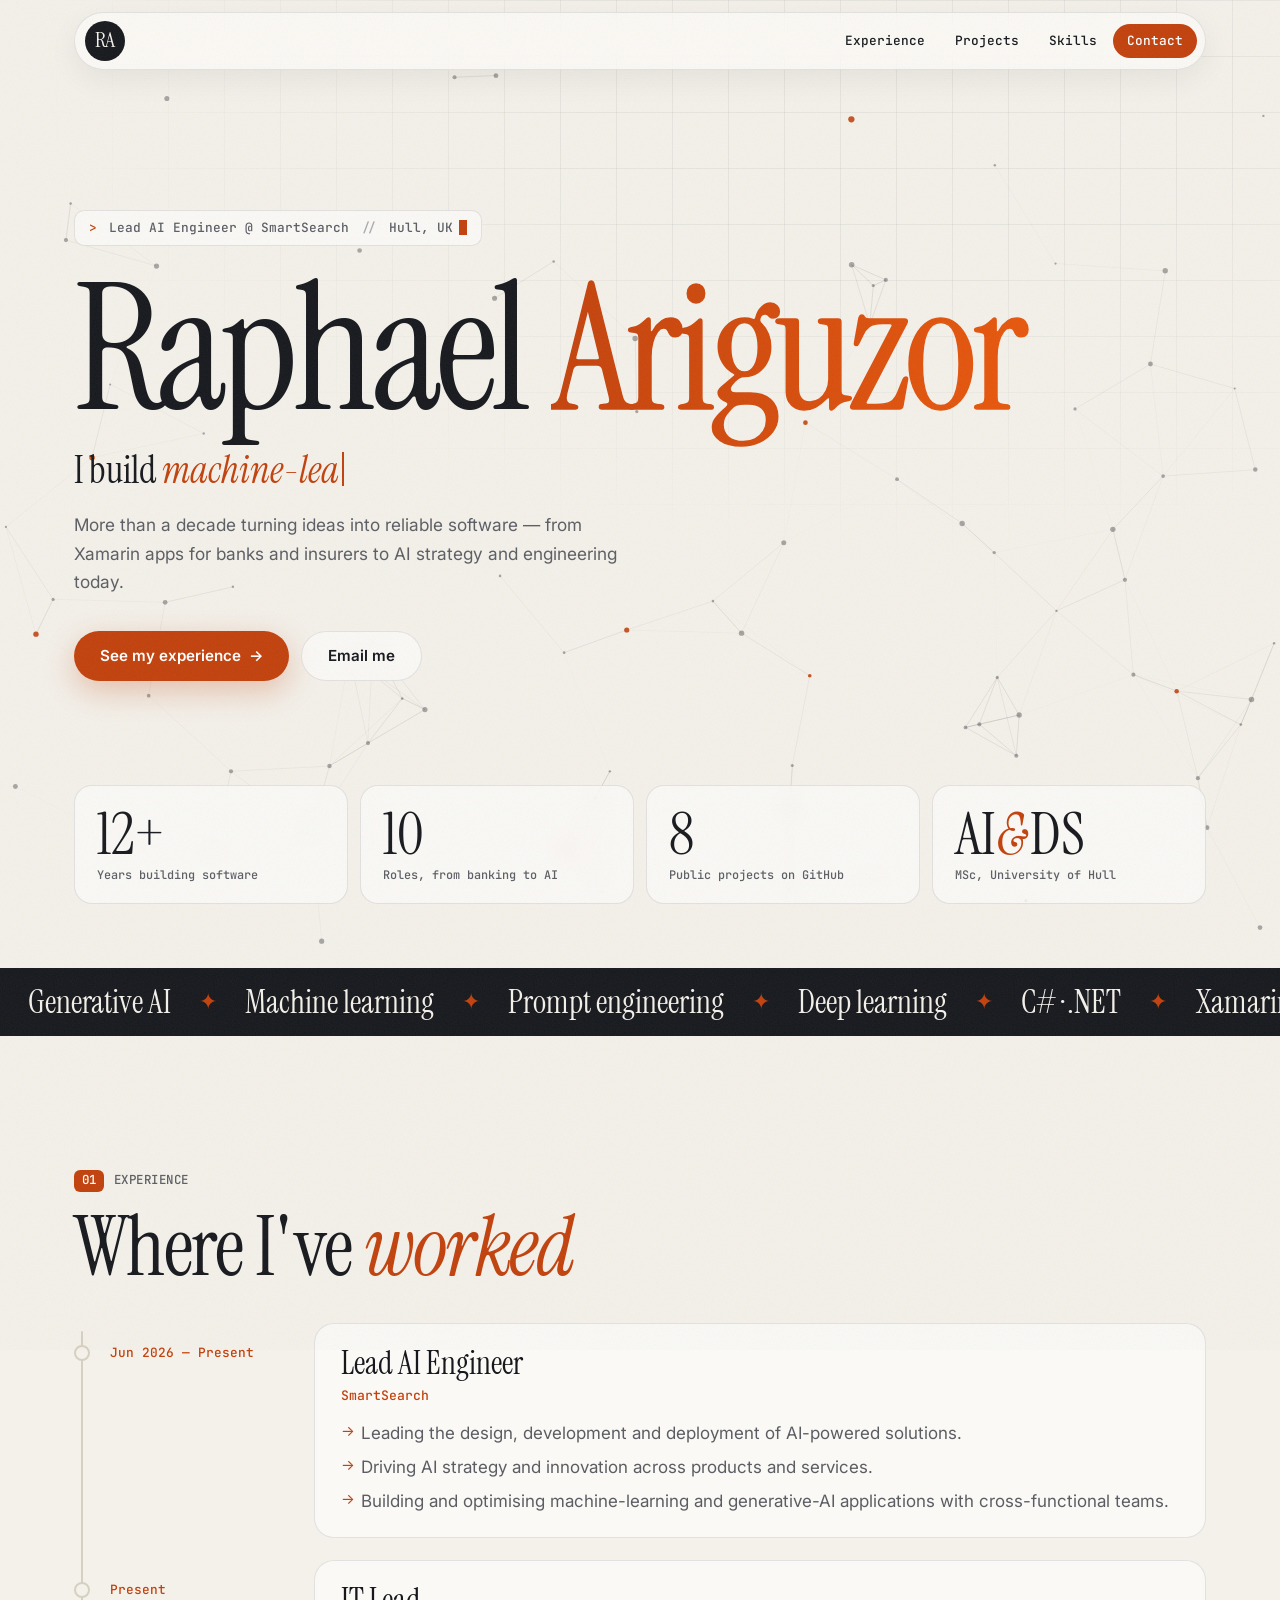
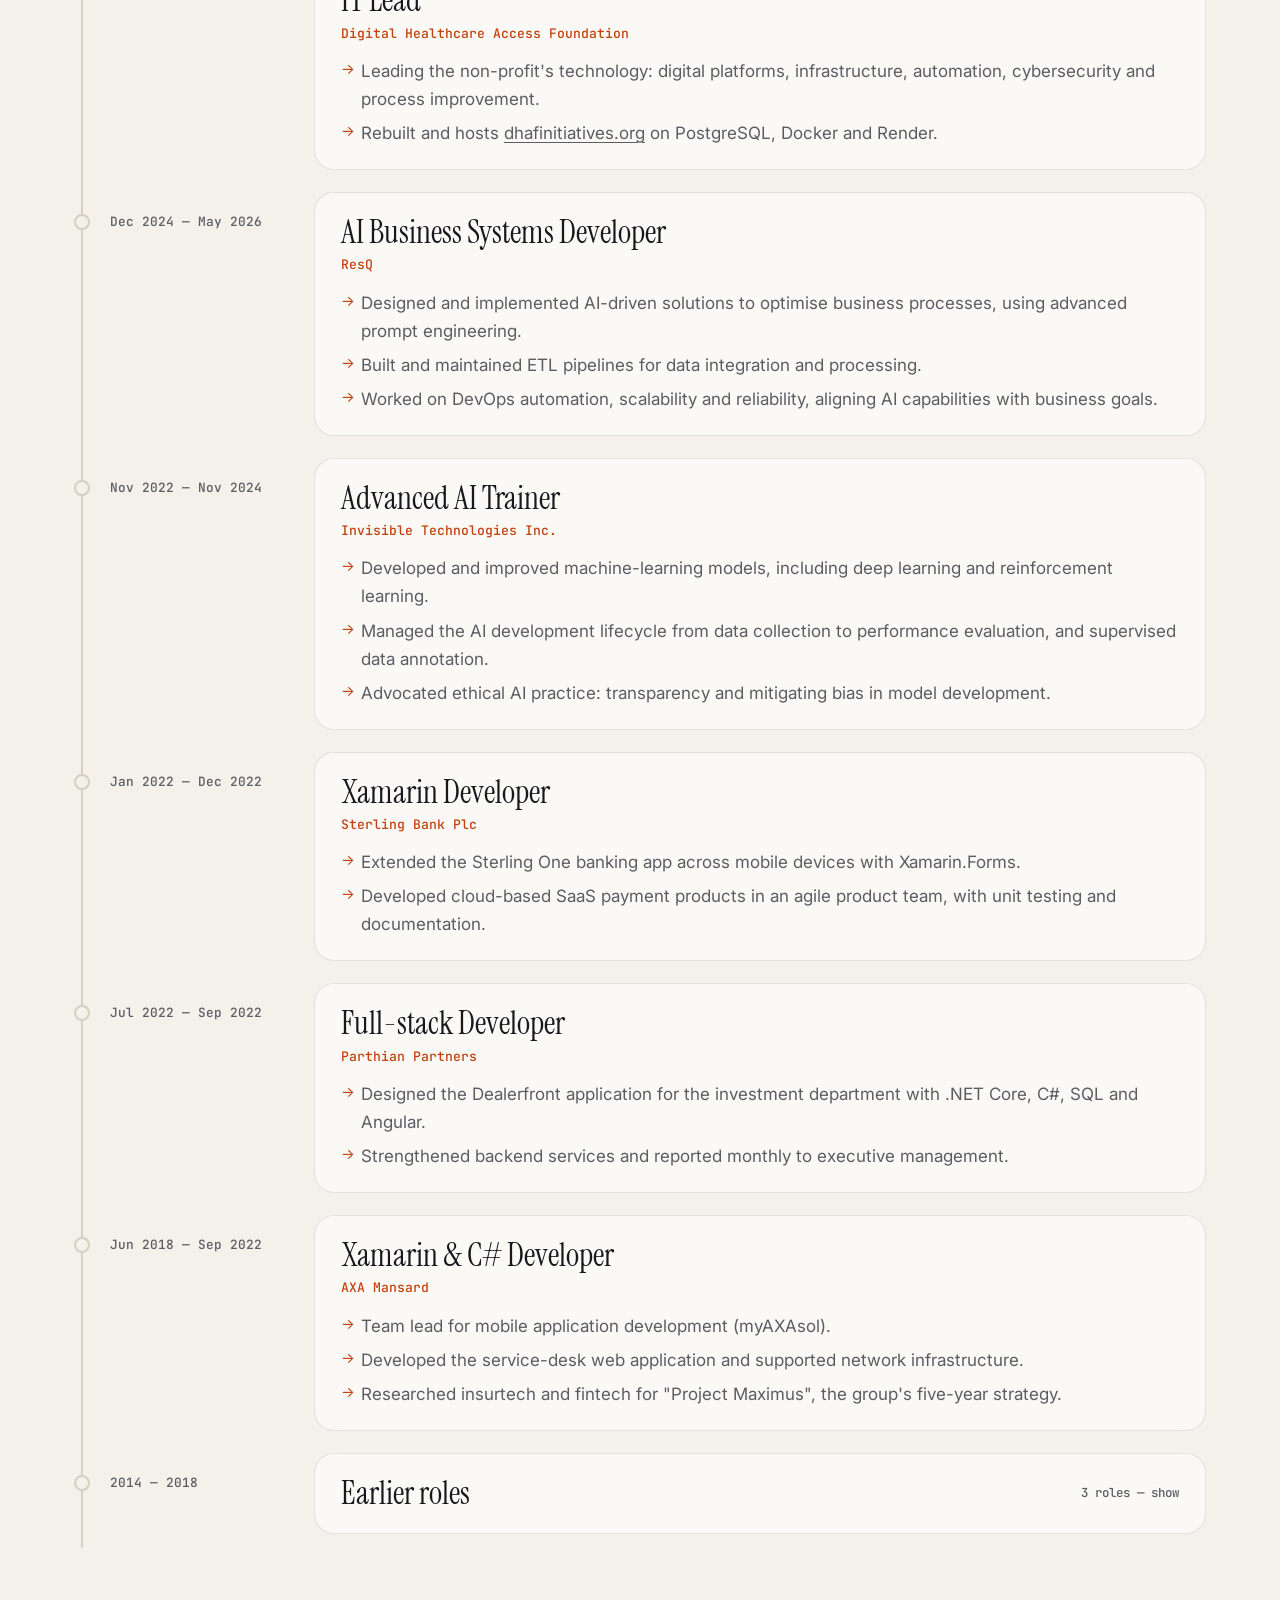
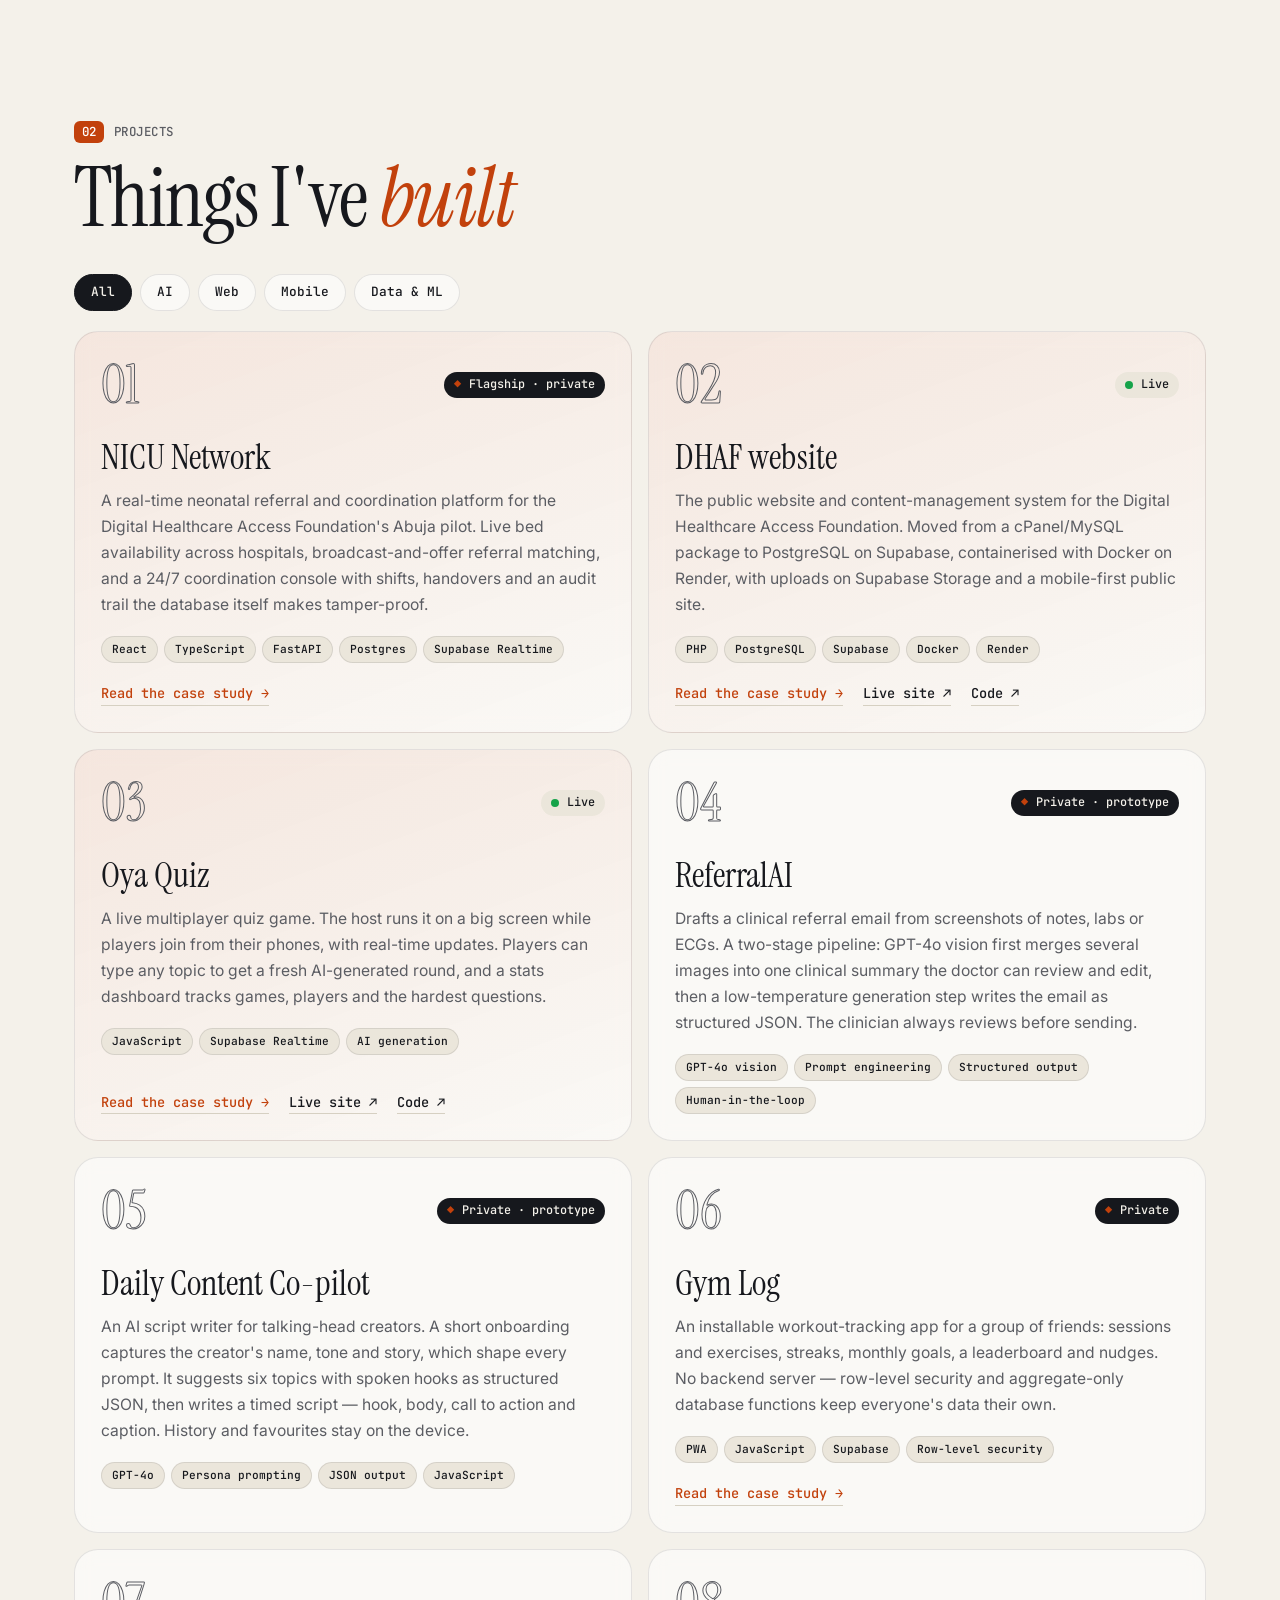
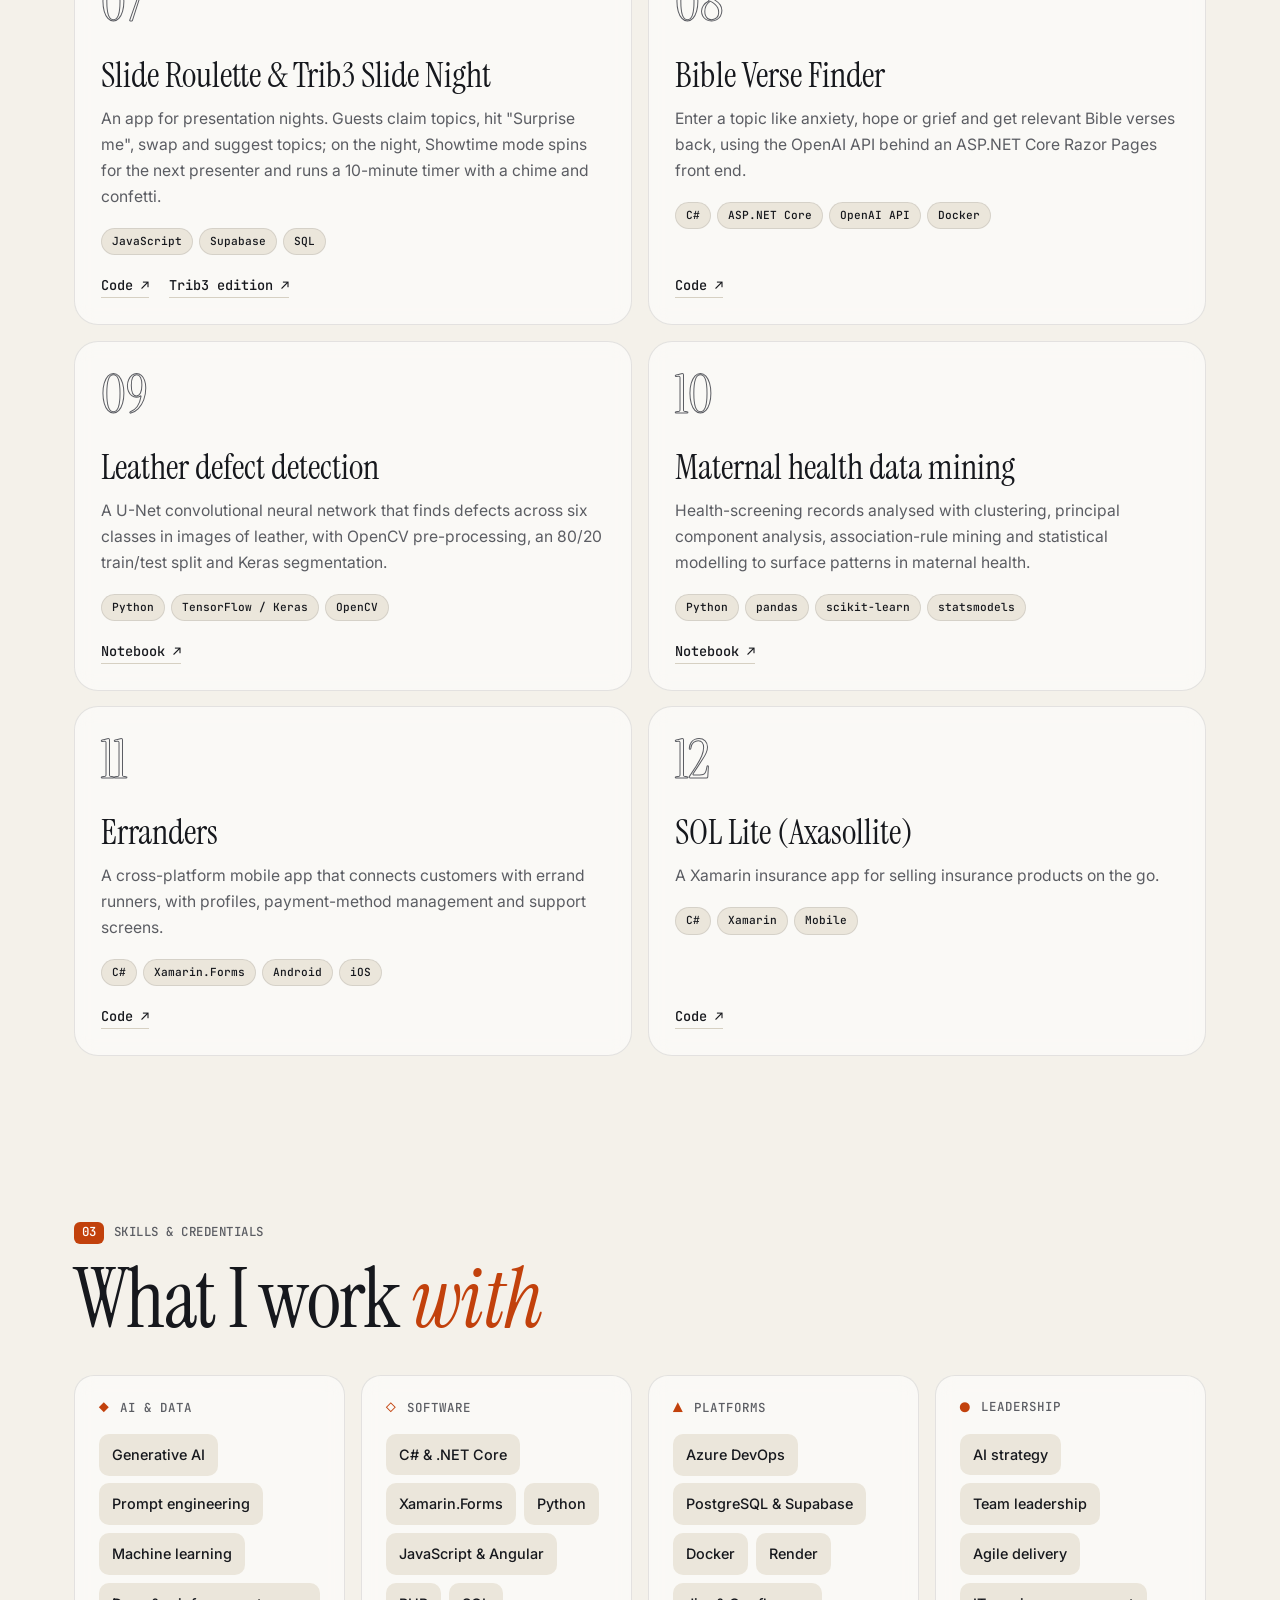
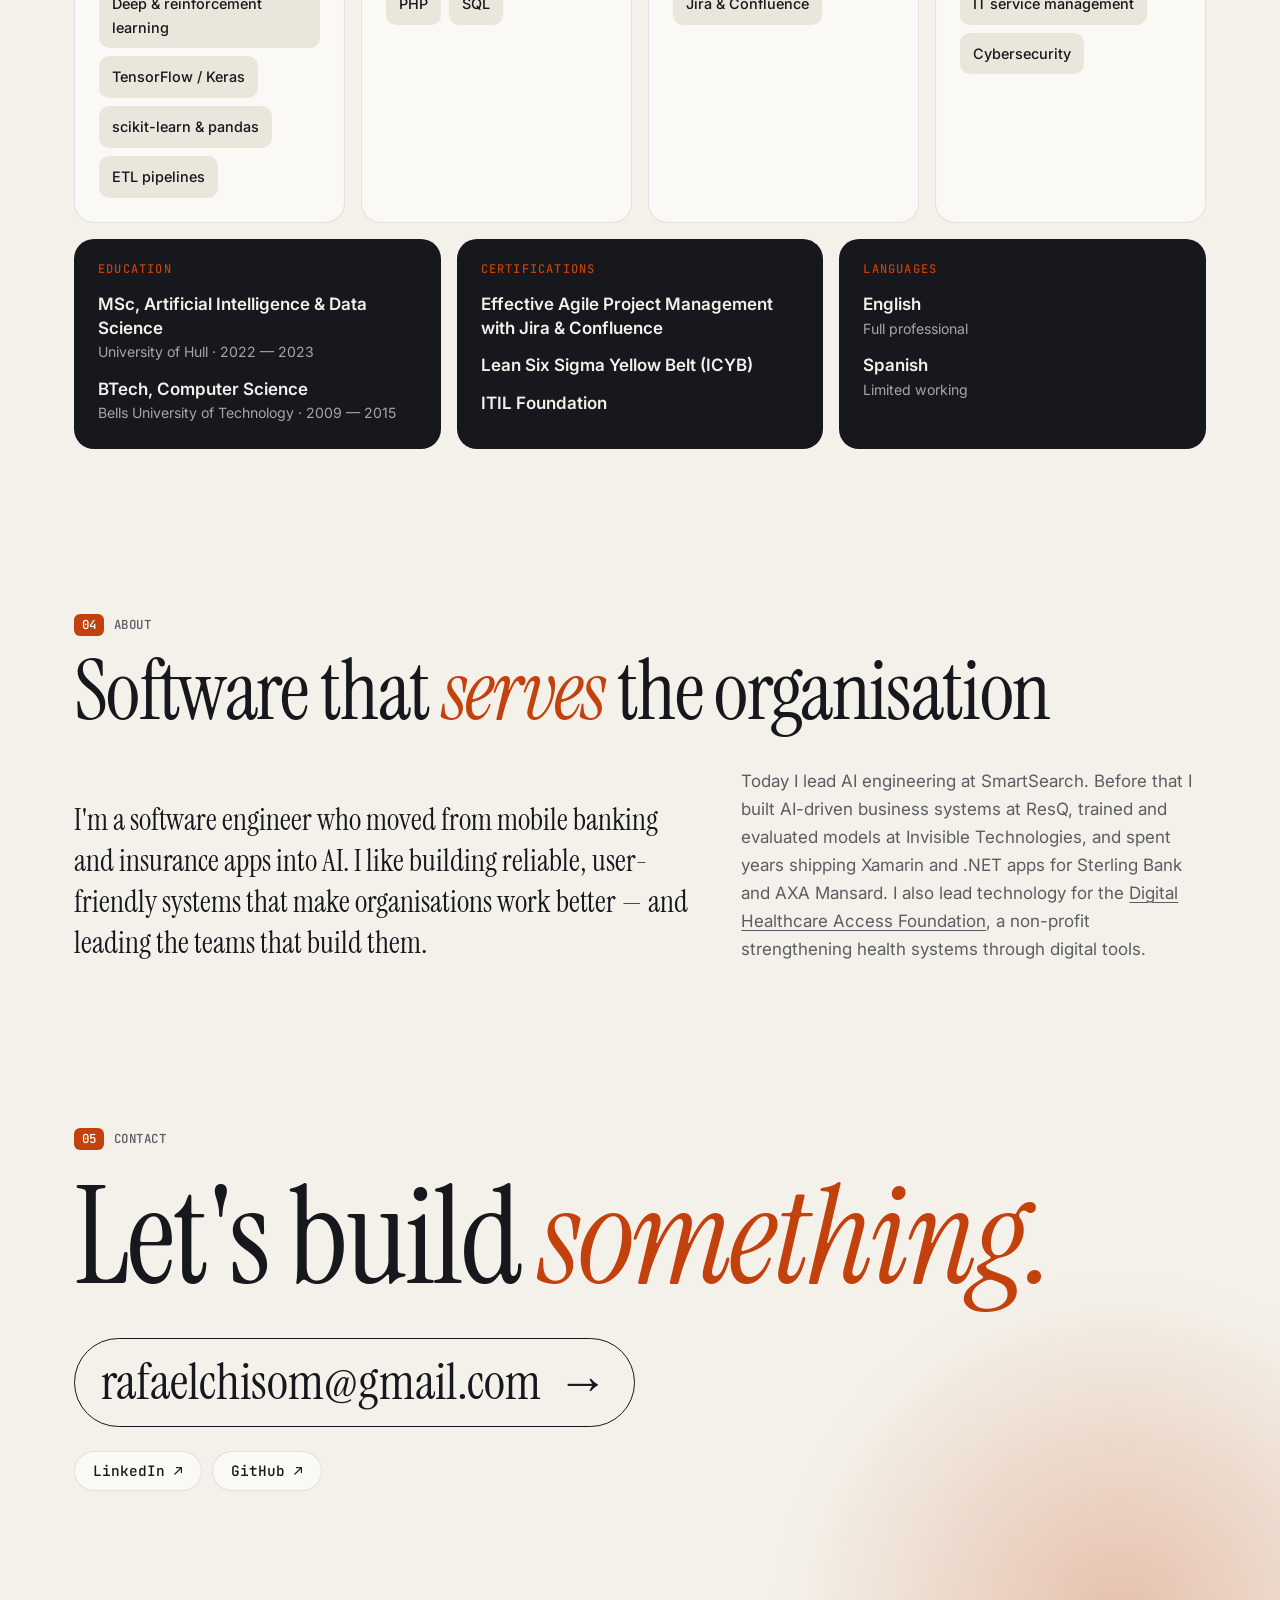
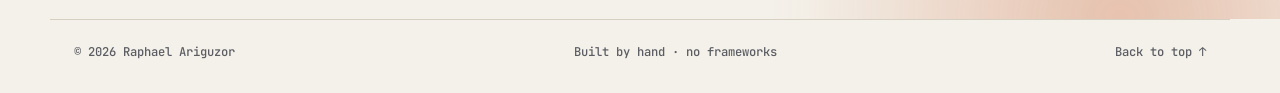
==== commit 8b373d8e: "Add Oya Quiz case study Co-Authored-By: Claude Opus 5.5 <noreply@anthropic.com>" ====
--- a/index.html
+++ b/index.html
@@ -210,6 +210,7 @@
           <p>A live multiplayer quiz game. The host runs it on a big screen while players join from their phones, with real-time updates. Players can type any topic to get a fresh AI-generated round, and a stats dashboard tracks games, players and the hardest questions.</p>
           <ul class="tags"><li>JavaScript</li><li>Supabase Realtime</li><li>AI generation</li></ul>
           <div class="p-links">
+            <a href="oya.html" class="p-case">Read the case study <span aria-hidden="true">→</span></a>
             <a href="https://oyaquiz.com" rel="noopener">Live site <span aria-hidden="true">↗</span></a>
             <a href="https://github.com/rafaelchisom/Oya-Quiz" rel="noopener">Code <span aria-hidden="true">↗</span></a>
           </div>
--- a/styles.css
+++ b/styles.css
@@ -373,6 +373,7 @@
 .arch .node rect { fill: var(--paper); stroke: var(--rule); stroke-width: 1.5; }
 .arch .node.hot rect { stroke: var(--accent); stroke-width: 2; }
 .arch .node.locked rect { fill: var(--paper-2); stroke-dasharray: 4 4; }
+.arch .node.external rect { fill: transparent; stroke-dasharray: 2 5; }
 .arch .n-t { font: 400 21px var(--serif); fill: var(--ink); text-anchor: middle; }
 .arch .n-s { font: 500 12px var(--mono); fill: var(--muted); text-anchor: middle; }
 .arch .node.locked .n-t, .arch .node.locked .n-s { fill: var(--muted); }
